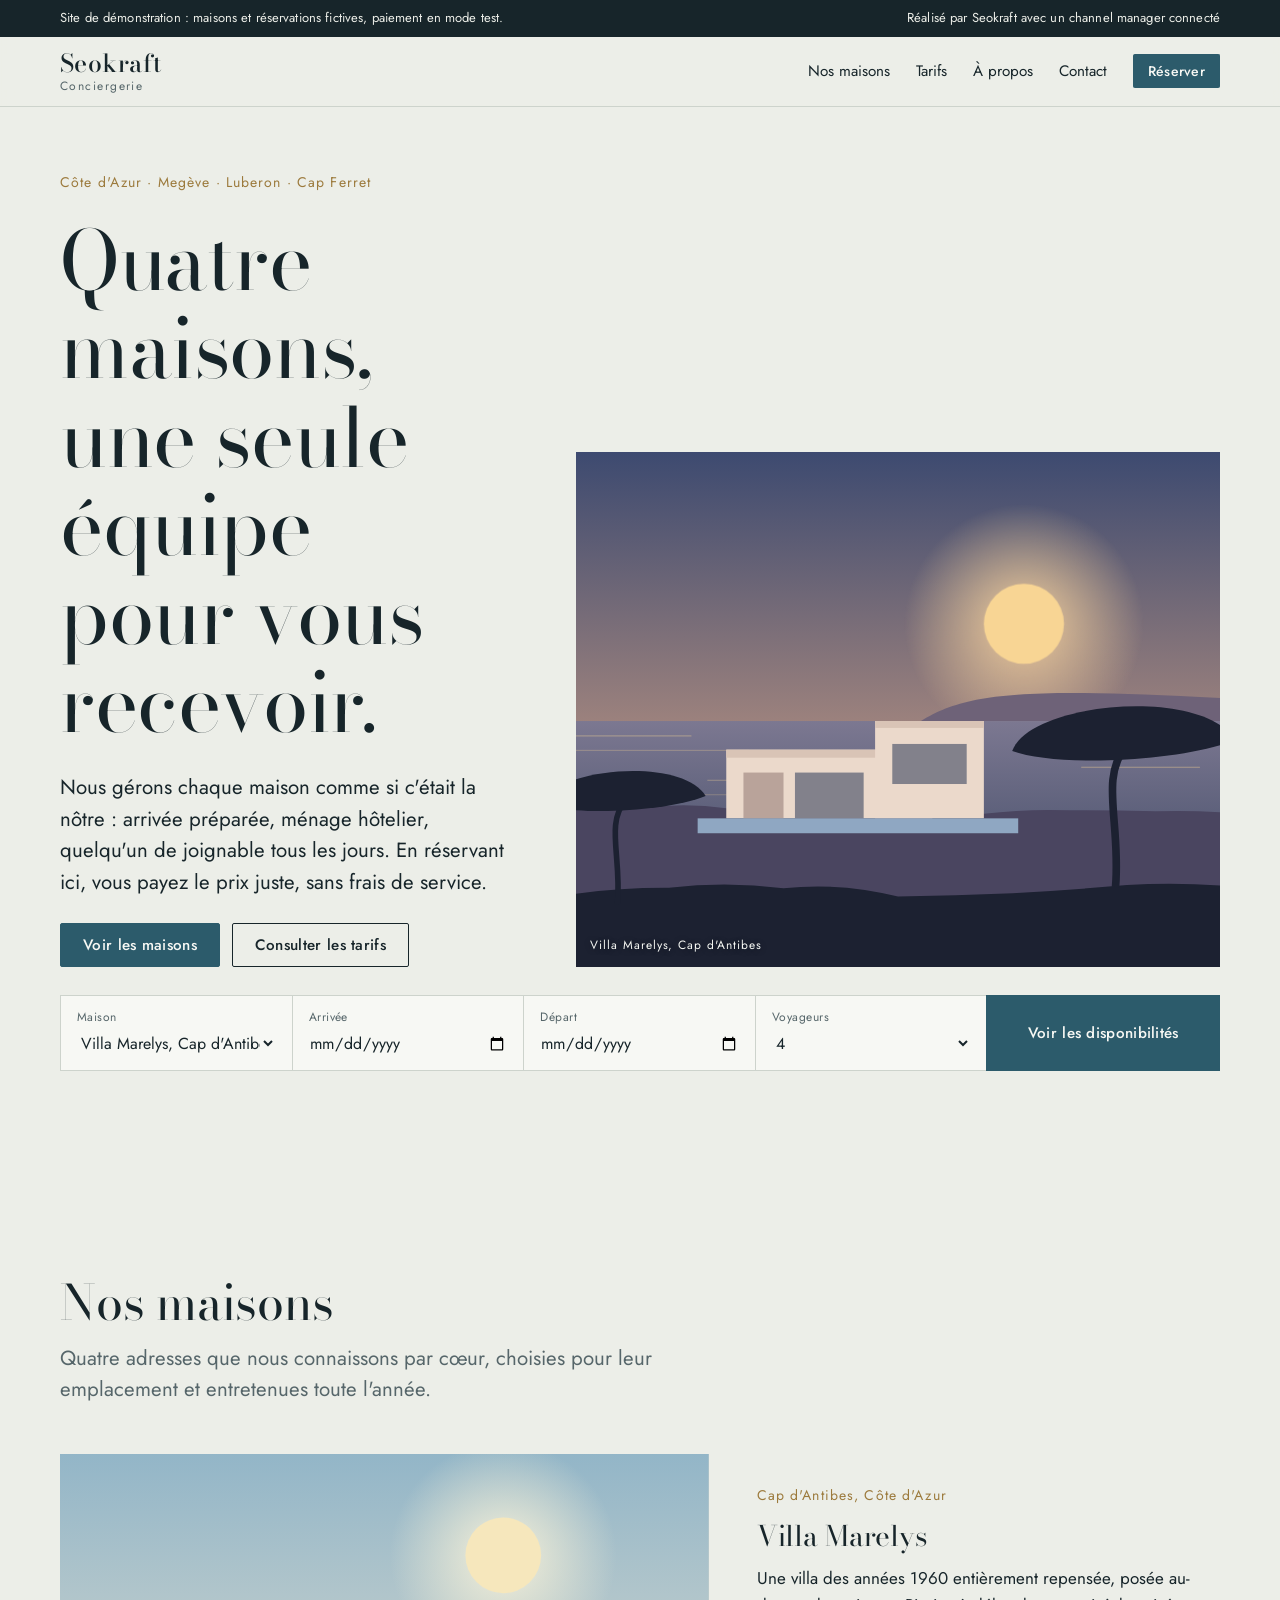
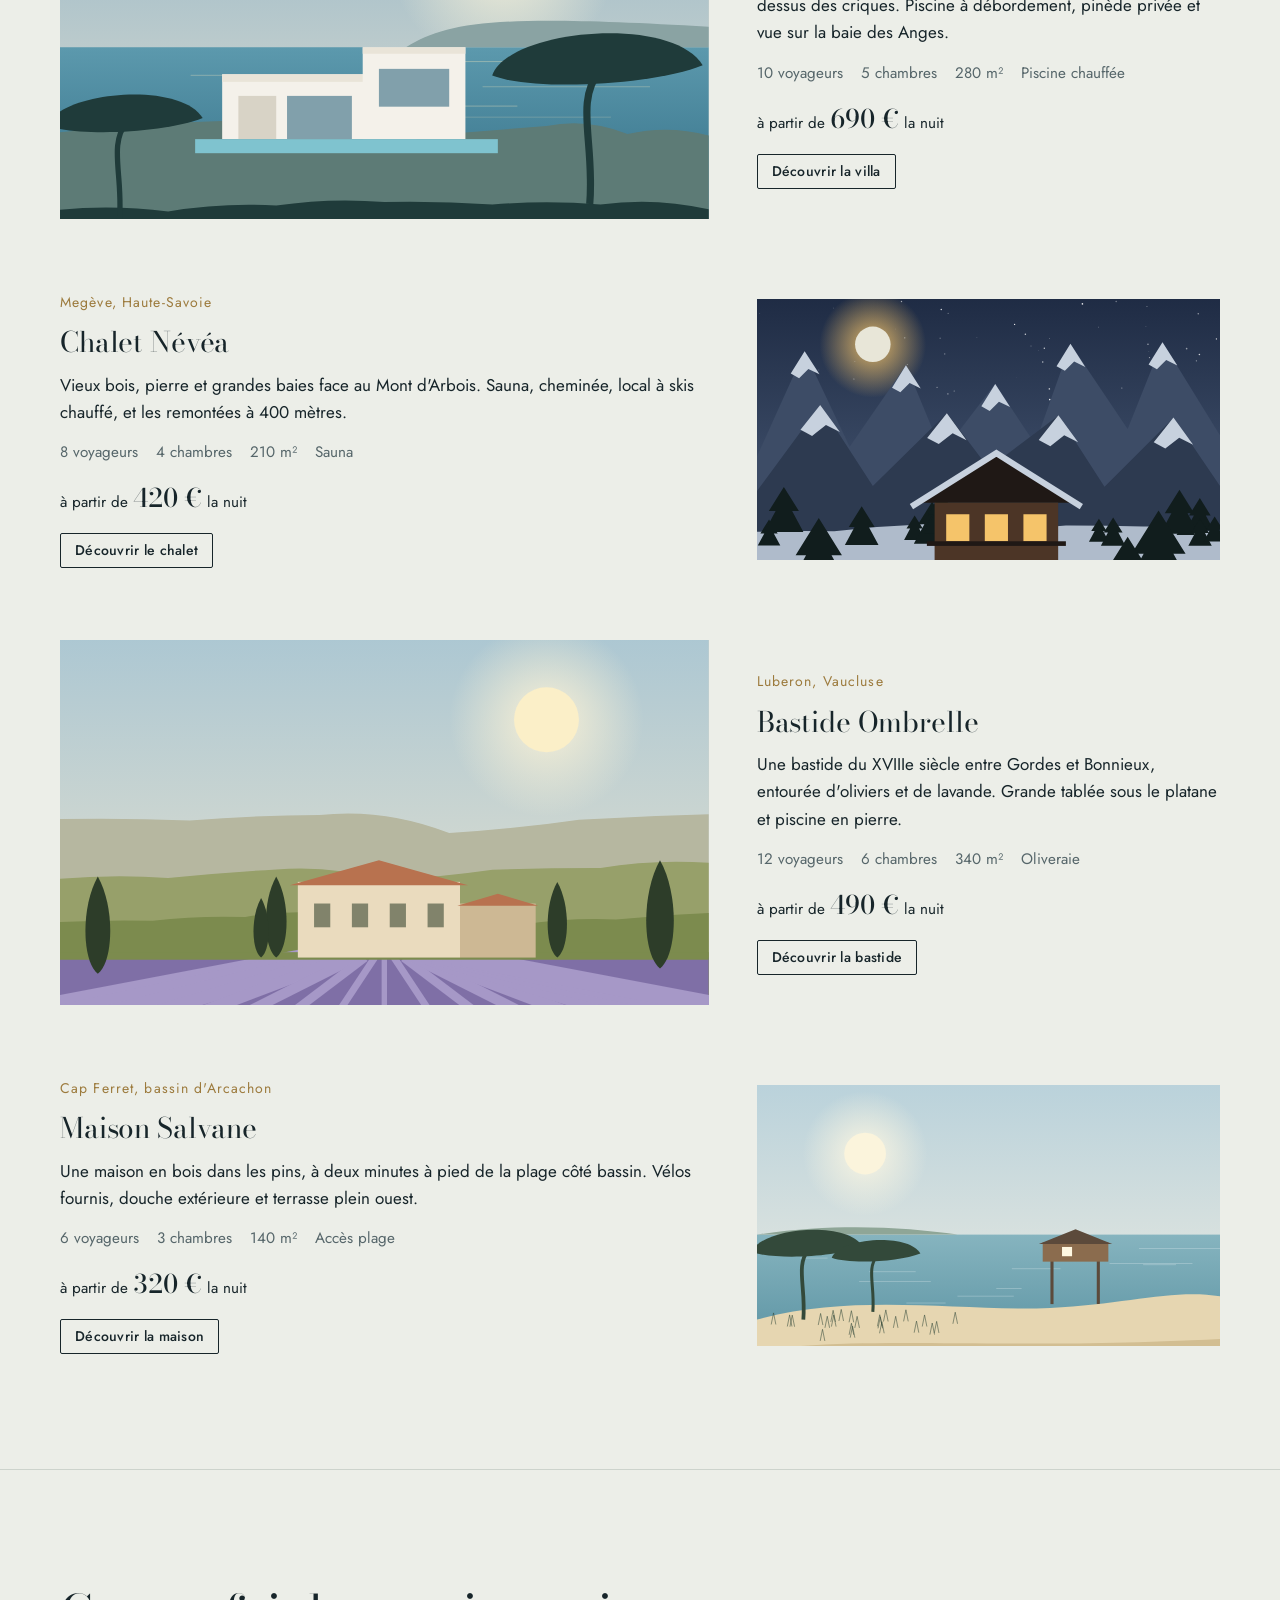
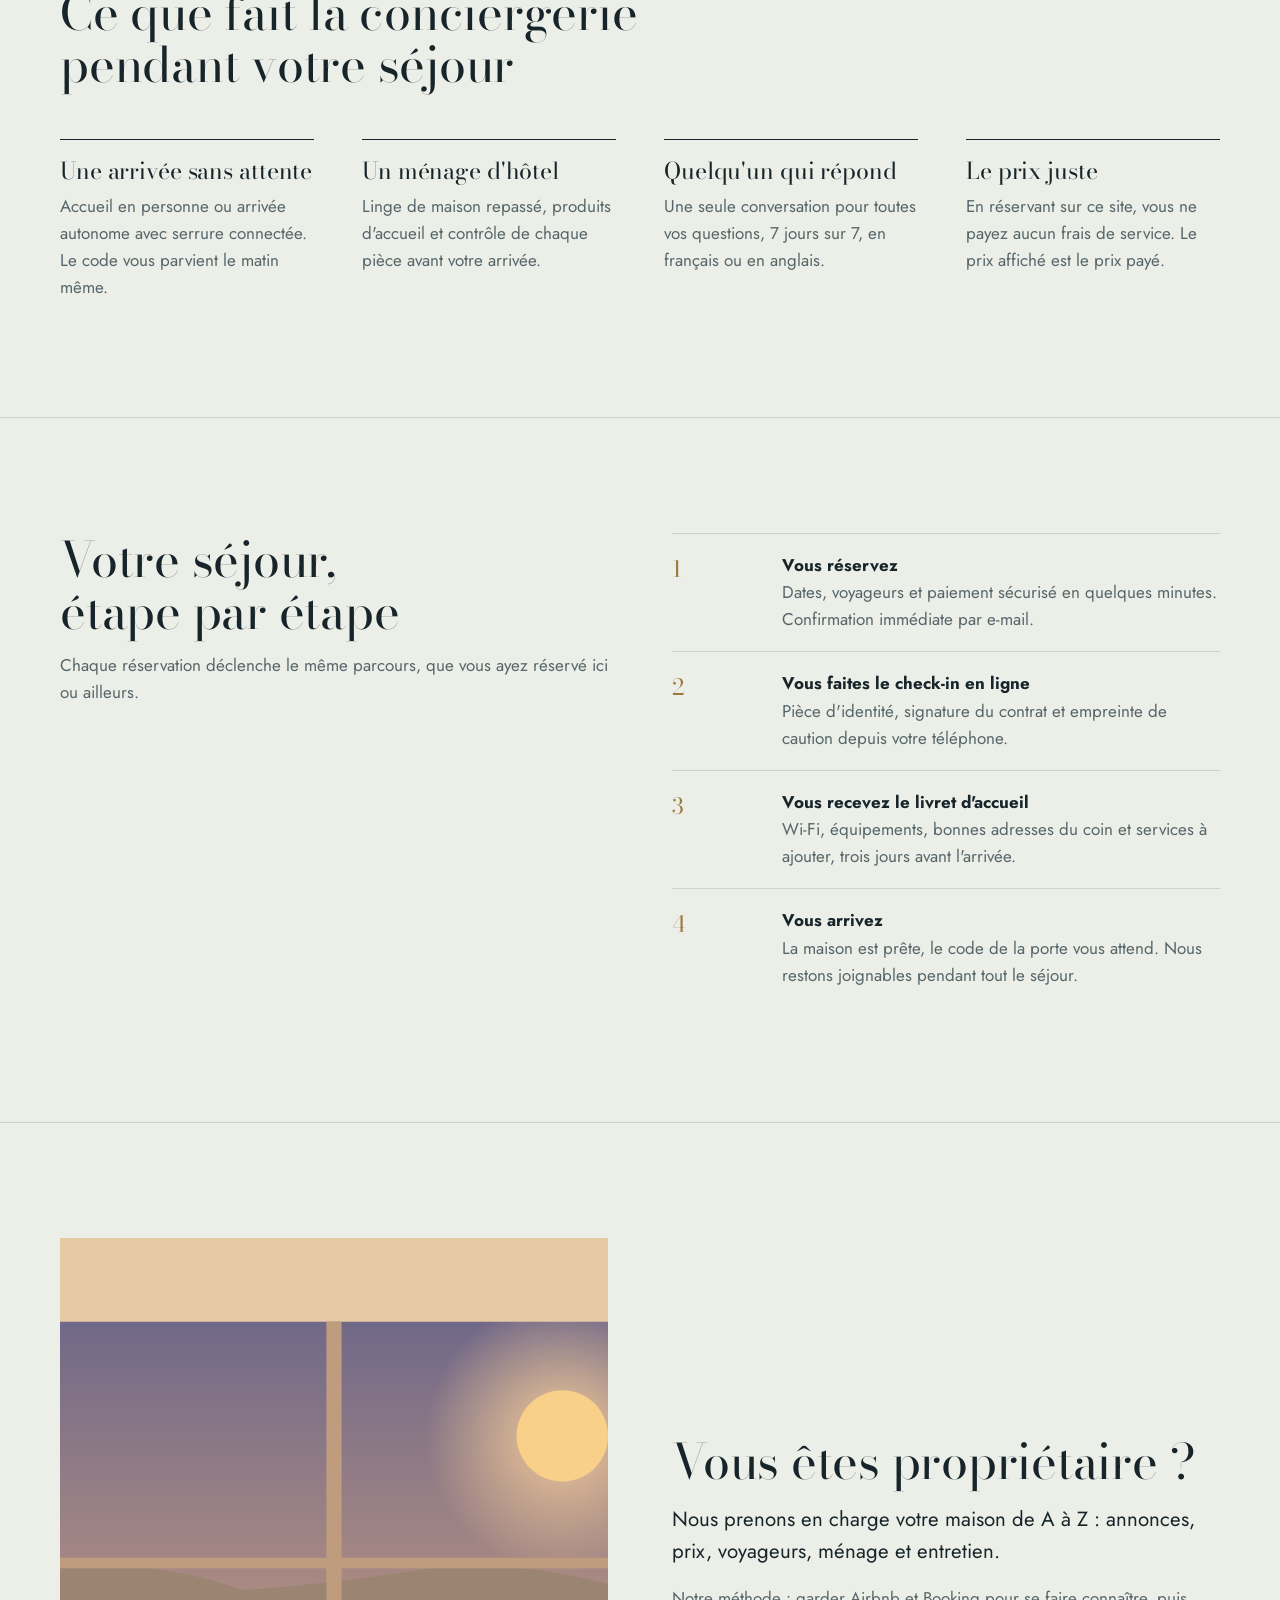
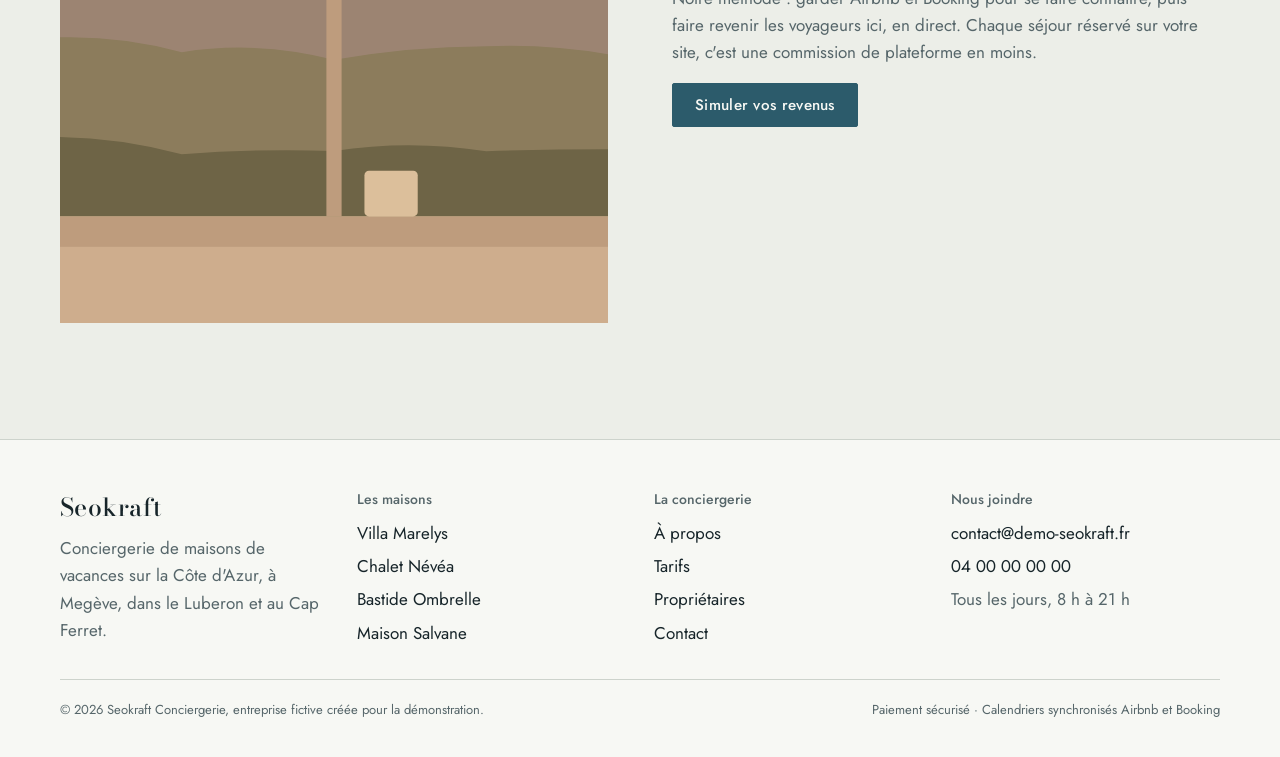
==== index.html @ acf3efc1 "Add files via upload" ====
<!doctype html>
<html lang="fr">
<head>
<meta charset="utf-8">
<meta name="viewport" content="width=device-width, initial-scale=1, viewport-fit=cover">
<title>Seokraft Conciergerie</title>
<meta name="description" content="Quatre maisons d'exception sur la Côte d'Azur, à Megève, dans le Luberon et au Cap Ferret, à réserver en direct sans frais de service.">
<meta name="robots" content="noindex, nofollow">
<meta property="og:title" content="Seokraft Conciergerie">
<meta property="og:description" content="Quatre maisons d'exception sur la Côte d'Azur, à Megève, dans le Luberon et au Cap Ferret, à réserver en direct sans frais de service.">
<meta property="og:type" content="website">
<link rel="icon" href="/favicon.svg" type="image/svg+xml">
<link rel="preconnect" href="https://fonts.googleapis.com"><link rel="preconnect" href="https://fonts.gstatic.com" crossorigin><link rel="stylesheet" href="https://fonts.googleapis.com/css2?family=Bodoni+Moda:ital,opsz,wght@0,6..96,400;0,6..96,500;1,6..96,400&family=Jost:wght@400;500&display=swap">
<link rel="stylesheet" href="/assets/site.css">
</head>
<body>
<div class="demo-band"><div class="wrap"><span>Site de démonstration : maisons et réservations fictives, paiement en mode test.</span><span>Réalisé par Seokraft avec un channel manager connecté</span></div></div>
<header class="site-head"><div class="wrap">
  <a class="brand" href="/" aria-label="Seokraft Conciergerie, accueil"><span class="brand-name">Seokraft</span><span class="brand-sub">Conciergerie</span></a>
  <button class="menu-toggle" type="button" aria-expanded="false" aria-controls="nav">Menu</button>
  <nav class="nav" id="nav" aria-label="Navigation principale"><a href="logements.html" data-nav-page="logements">Nos maisons</a><a href="tarifs.html" data-nav-page="tarifs">Tarifs</a><a href="a-propos.html" data-nav-page="a-propos">À propos</a><a href="contact.html" data-nav-page="contact">Contact</a><a class="btn small" href="logements.html">Réserver</a></nav>
</div></header>
<main id="main">
<section class="hero">
  <div class="wrap hero-grid">
    <div class="hero-copy">
      <p class="place">Côte d'Azur · Megève · Luberon · Cap Ferret</p>
      <h1>Quatre maisons, une seule équipe pour vous recevoir.</h1>
      <p class="lede">Nous gérons chaque maison comme si c'était la nôtre : arrivée préparée, ménage hôtelier, quelqu'un de joignable tous les jours. En réservant ici, vous payez le prix juste, sans frais de service.</p>
      <div class="hero-actions">
        <a class="btn" href="logements.html">Voir les maisons</a>
        <a class="btn ghost" href="tarifs.html">Consulter les tarifs</a>
      </div>
    </div>
    <div class="hero-plate">
      <div class="plate" data-plate="mer" data-time="soir" aria-label="Villa Marelys au coucher du soleil, au-dessus de la mer"><span class="tag">Villa Marelys, Cap d'Antibes</span></div>
    </div>
  </div>
  <div class="wrap">
    <form class="quick" id="quick" data-target="logements.html" aria-label="Vérifier les disponibilités">
      <label for="q-home">Maison<select id="q-home">
        <option value="marelys">Villa Marelys, Cap d'Antibes</option>
        <option value="nevea">Chalet Névéa, Megève</option>
        <option value="ombrelle">Bastide Ombrelle, Luberon</option>
        <option value="salvane">Maison Salvane, Cap Ferret</option>
      </select></label>
      <label for="q-arrive">Arrivée<input type="date" id="q-arrive"></label>
      <label for="q-depart">Départ<input type="date" id="q-depart"></label>
      <label for="q-guests">Voyageurs<select id="q-guests"><option>2</option><option selected>4</option><option>6</option><option>8</option><option>10</option><option>12</option></select></label>
      <button class="btn">Voir les disponibilités</button>
    </form>
  </div>
</section>

<section class="block">
  <div class="wrap">
    <div class="section-head">
      <h2>Nos maisons</h2>
      <p class="lede muted">Quatre adresses que nous connaissons par cœur, choisies pour leur emplacement et entretenues toute l'année.</p>
    </div>
    <div class="homes">
      <article class="home-row">
        <div class="plate-col"><div class="plate wide" data-plate="mer" data-time="jour" aria-label="Villa Marelys et sa piscine face à la mer"></div></div>
        <div class="home-info">
          <p class="place">Cap d'Antibes, Côte d'Azur</p>
          <h3>Villa Marelys</h3>
          <p>Une villa des années 1960 entièrement repensée, posée au-dessus des criques. Piscine à débordement, pinède privée et vue sur la baie des Anges.</p>
          <ul class="facts"><li>10 voyageurs</li><li>5 chambres</li><li>280 m²</li><li>Piscine chauffée</li></ul>
          <p class="from">à partir de <strong class="num">690 €</strong> la nuit</p>
          <p><a class="btn small ghost" href="logements.html#marelys">Découvrir la villa</a></p>
        </div>
      </article>
      <article class="home-row">
        <div class="plate-col"><div class="plate wide" data-plate="montagne" data-time="nuit" aria-label="Chalet Névéa la nuit, fenêtres éclairées dans la neige"></div></div>
        <div class="home-info">
          <p class="place">Megève, Haute-Savoie</p>
          <h3>Chalet Névéa</h3>
          <p>Vieux bois, pierre et grandes baies face au Mont d'Arbois. Sauna, cheminée, local à skis chauffé, et les remontées à 400 mètres.</p>
          <ul class="facts"><li>8 voyageurs</li><li>4 chambres</li><li>210 m²</li><li>Sauna</li></ul>
          <p class="from">à partir de <strong class="num">420 €</strong> la nuit</p>
          <p><a class="btn small ghost" href="logements.html#nevea">Découvrir le chalet</a></p>
        </div>
      </article>
      <article class="home-row">
        <div class="plate-col"><div class="plate wide" data-plate="provence" data-time="jour" aria-label="Bastide Ombrelle au milieu des lavandes et des cyprès"></div></div>
        <div class="home-info">
          <p class="place">Luberon, Vaucluse</p>
          <h3>Bastide Ombrelle</h3>
          <p>Une bastide du XVIIIe siècle entre Gordes et Bonnieux, entourée d'oliviers et de lavande. Grande tablée sous le platane et piscine en pierre.</p>
          <ul class="facts"><li>12 voyageurs</li><li>6 chambres</li><li>340 m²</li><li>Oliveraie</li></ul>
          <p class="from">à partir de <strong class="num">490 €</strong> la nuit</p>
          <p><a class="btn small ghost" href="logements.html#ombrelle">Découvrir la bastide</a></p>
        </div>
      </article>
      <article class="home-row">
        <div class="plate-col"><div class="plate wide" data-plate="bassin" data-time="jour" aria-label="Maison Salvane entre dune et bassin d'Arcachon"></div></div>
        <div class="home-info">
          <p class="place">Cap Ferret, bassin d'Arcachon</p>
          <h3>Maison Salvane</h3>
          <p>Une maison en bois dans les pins, à deux minutes à pied de la plage côté bassin. Vélos fournis, douche extérieure et terrasse plein ouest.</p>
          <ul class="facts"><li>6 voyageurs</li><li>3 chambres</li><li>140 m²</li><li>Accès plage</li></ul>
          <p class="from">à partir de <strong class="num">320 €</strong> la nuit</p>
          <p><a class="btn small ghost" href="logements.html#salvane">Découvrir la maison</a></p>
        </div>
      </article>
    </div>
  </div>
</section>

<section class="block">
  <div class="wrap">
    <div class="section-head">
      <h2>Ce que fait la conciergerie pendant votre séjour</h2>
    </div>
    <div class="pillars">
      <div class="pillar"><h3>Une arrivée sans attente</h3><p class="muted">Accueil en personne ou arrivée autonome avec serrure connectée. Le code vous parvient le matin même.</p></div>
      <div class="pillar"><h3>Un ménage d'hôtel</h3><p class="muted">Linge de maison repassé, produits d'accueil et contrôle de chaque pièce avant votre arrivée.</p></div>
      <div class="pillar"><h3>Quelqu'un qui répond</h3><p class="muted">Une seule conversation pour toutes vos questions, 7 jours sur 7, en français ou en anglais.</p></div>
      <div class="pillar"><h3>Le prix juste</h3><p class="muted">En réservant sur ce site, vous ne payez aucun frais de service. Le prix affiché est le prix payé.</p></div>
    </div>
  </div>
</section>

<section class="block">
  <div class="wrap split">
    <div class="section-head" style="margin-bottom:0">
      <h2>Votre séjour, étape par étape</h2>
      <p class="muted">Chaque réservation déclenche le même parcours, que vous ayez réservé ici ou ailleurs.</p>
    </div>
    <ol class="timeline">
      <li><span class="yr">1</span><div><strong>Vous réservez</strong><p class="muted">Dates, voyageurs et paiement sécurisé en quelques minutes. Confirmation immédiate par e-mail.</p></div></li>
      <li><span class="yr">2</span><div><strong>Vous faites le check-in en ligne</strong><p class="muted">Pièce d'identité, signature du contrat et empreinte de caution depuis votre téléphone.</p></div></li>
      <li><span class="yr">3</span><div><strong>Vous recevez le livret d'accueil</strong><p class="muted">Wi-Fi, équipements, bonnes adresses du coin et services à ajouter, trois jours avant l'arrivée.</p></div></li>
      <li><span class="yr">4</span><div><strong>Vous arrivez</strong><p class="muted">La maison est prête, le code de la porte vous attend. Nous restons joignables pendant tout le séjour.</p></div></li>
    </ol>
  </div>
</section>

<section class="block">
  <div class="wrap split">
    <div class="plate tall" data-plate="provence" data-time="soir" data-view="fenetre" aria-label="Vue sur les collines du Luberon depuis une fenêtre de la bastide"></div>
    <div class="prose" style="align-content:center">
      <h2>Vous êtes propriétaire&nbsp;?</h2>
      <p class="lede">Nous prenons en charge votre maison de A à Z : annonces, prix, voyageurs, ménage et entretien.</p>
      <p class="muted">Notre méthode : garder Airbnb et Booking pour se faire connaître, puis faire revenir les voyageurs ici, en direct. Chaque séjour réservé sur votre site, c'est une commission de plateforme en moins.</p>
      <p><a class="btn" href="tarifs.html#proprietaires">Simuler vos revenus</a></p>
    </div>
  </div>
</section>

</main>
<footer class="site-foot"><div class="wrap">
  <div class="foot-cols">
    <div><p class="brand-name">Seokraft</p><p class="muted" style="max-width:32ch;margin-top:8px">Conciergerie de maisons de vacances sur la Côte d'Azur, à Megève, dans le Luberon et au Cap Ferret.</p></div>
    <div><h4>Les maisons</h4><ul><li><a href="logements.html#marelys">Villa Marelys</a></li><li><a href="logements.html#nevea">Chalet Névéa</a></li><li><a href="logements.html#ombrelle">Bastide Ombrelle</a></li><li><a href="logements.html#salvane">Maison Salvane</a></li></ul></div>
    <div><h4>La conciergerie</h4><ul><li><a href="a-propos.html">À propos</a></li><li><a href="tarifs.html">Tarifs</a></li><li><a href="tarifs.html#proprietaires">Propriétaires</a></li><li><a href="contact.html">Contact</a></li></ul></div>
    <div><h4>Nous joindre</h4><ul><li>contact@demo-seokraft.fr</li><li class="num">04 00 00 00 00</li><li class="muted">Tous les jours, 8 h à 21 h</li></ul></div>
  </div>
  <div class="foot-legal"><span>© <span data-year>2026</span> Seokraft Conciergerie, entreprise fictive créée pour la démonstration.</span><span>Paiement sécurisé · Calendriers synchronisés Airbnb et Booking</span></div>
</div></footer>
<script src="/assets/plates.js"></script>
<script src="/assets/site.js"></script>
</body>
</html>
---- assets/site.css ----
/* Seokraft Conciergerie — maisons de caractère, réservation en direct.
   Layout: colonne éditoriale alignée à gauche, planches illustrées façon affiche de voyage, marge de 16px minimum. */
:root {
  --ground: #ECEEE8;      /* calcaire */
  --surface: #F7F8F4;
  --ink: #17252A;         /* pétrole profond */
  --muted: #56666A;
  --line: #CDD3CC;
  --accent: #2C5B6B;      /* bleu des volets */
  --accent-ink: #F7F8F4;
  --brass: #9C7A3C;       /* laiton */
  --ok: #2F6B4A;
  --display: "Bodoni Moda", "Didot", "Bodoni 72", Georgia, serif;
  --body: "Jost", "Futura", "Avenir Next", "Segoe UI", sans-serif;
  --measure: 64ch;
  --radius: 2px;
}
@media (prefers-color-scheme: dark) {
  :root:not([data-theme="light"]) {
    --ground: #111A1D; --surface: #172428; --ink: #E5E9E3; --muted: #9AA8A8;
    --line: #2B3B40; --accent: #86B6C4; --accent-ink: #0F181B; --brass: #CDAE6C; --ok: #7CC29B;
    color-scheme: dark;
  }
}
:root[data-theme="dark"] {
  --ground: #111A1D; --surface: #172428; --ink: #E5E9E3; --muted: #9AA8A8;
  --line: #2B3B40; --accent: #86B6C4; --accent-ink: #0F181B; --brass: #CDAE6C; --ok: #7CC29B;
  color-scheme: dark;
}

*, *::before, *::after { box-sizing: border-box; }
html { -webkit-text-size-adjust: 100%; }
body {
  margin: 0;
  background: var(--ground);
  color: var(--ink);
  font-family: var(--body);
  font-size: 1.0625rem;
  line-height: 1.6;
  font-weight: 400;
}
img { max-width: 100%; display: block; }
a { color: inherit; }
:focus-visible { outline: 2px solid var(--accent); outline-offset: 3px; }

.wrap {
  width: 100%;
  max-width: 1240px;
  margin-inline: auto;
  padding-left: max(16px, env(safe-area-inset-left, 0px));
  padding-right: max(16px, env(safe-area-inset-right, 0px));
}
@media (min-width: 720px) {
  .wrap { padding-left: max(40px, env(safe-area-inset-left, 0px)); padding-right: max(40px, env(safe-area-inset-right, 0px)); }
}

/* Bandeau démo */
.demo-band {
  background: var(--ink);
  color: var(--ground);
  font-size: 0.8125rem;
  letter-spacing: 0.01em;
}
.demo-band .wrap { padding-block: 8px; display: flex; gap: 12px; flex-wrap: wrap; justify-content: space-between; }
.demo-band a { color: inherit; }

/* En-tête */
body::before { content: ""; position: fixed; inset: 0 0 auto; height: env(safe-area-inset-top, 0px); z-index: 10; background: var(--ground); }
.site-head {
  position: sticky; top: env(safe-area-inset-top, 0px); z-index: 9;
  background: color-mix(in srgb, var(--ground) 92%, transparent);
  backdrop-filter: blur(8px);
  border-bottom: 1px solid var(--line);
}
.site-head .wrap { display: flex; align-items: center; justify-content: space-between; gap: 20px; padding-block: 14px; }
.brand { display: flex; flex-direction: column; text-decoration: none; line-height: 1; gap: 4px; }
.brand-name { font-family: var(--display); font-size: 1.55rem; font-weight: 500; letter-spacing: 0.02em; }
.brand-sub { font-size: 0.75rem; color: var(--muted); letter-spacing: 0.12em; }
.nav { display: flex; gap: 26px; align-items: center; }
.nav a { text-decoration: none; font-size: 0.95rem; padding-block: 4px; border-bottom: 1px solid transparent; }
.nav a:hover { border-bottom-color: var(--line); }
.nav a[aria-current="page"] { border-bottom-color: var(--brass); }
.nav .btn { border-bottom: 0; }
.menu-toggle { display: none; background: none; border: 1px solid var(--line); color: var(--ink); font: inherit; padding: 6px 12px; border-radius: var(--radius); cursor: pointer; }
@media (max-width: 860px) {
  .menu-toggle { display: inline-block; }
  .nav { display: none; position: absolute; left: 0; right: 0; top: 100%; flex-direction: column; align-items: flex-start; gap: 4px;
         background: var(--ground); border-bottom: 1px solid var(--line);
         padding: 12px max(16px, env(safe-area-inset-right, 0px)) 20px max(16px, env(safe-area-inset-left, 0px)); }
  .nav.open { display: flex; }
  .nav a { font-size: 1.1rem; padding-block: 8px; }
}

/* Boutons */
.btn {
  display: inline-flex; align-items: center; justify-content: center; gap: 8px;
  background: var(--accent); color: var(--accent-ink);
  border: 1px solid var(--accent); border-radius: var(--radius);
  padding: 12px 22px; font: 500 0.95rem/1.2 var(--body); letter-spacing: 0.02em;
  text-decoration: none; cursor: pointer; transition: background .2s, color .2s;
}
.btn:hover { background: transparent; color: var(--accent); }
.btn.ghost { background: transparent; color: var(--ink); border-color: var(--ink); }
.btn.ghost:hover { background: var(--ink); color: var(--ground); }
.btn[disabled] { opacity: .45; cursor: not-allowed; }
.btn.small { padding: 8px 14px; font-size: 0.875rem; }

/* Typo */
h1, h2, h3 { font-family: var(--display); font-weight: 400; line-height: 1.08; margin: 0; text-wrap: balance; letter-spacing: -0.005em; }
h1 { font-size: clamp(2.6rem, 6.4vw, 5.4rem); }
h2 { font-size: clamp(2rem, 3.8vw, 3.1rem); }
h3 { font-size: clamp(1.45rem, 2.2vw, 1.85rem); }
p { margin: 0; }
.lede { font-size: clamp(1.1rem, 1.6vw, 1.3rem); line-height: 1.55; max-width: 52ch; color: var(--ink); }
.prose { max-width: var(--measure); display: grid; gap: 1em; }
.muted { color: var(--muted); }
.place { font-size: 0.875rem; letter-spacing: 0.08em; color: var(--brass); }
.num { font-variant-numeric: tabular-nums; }

section.block { padding-block: clamp(56px, 9vw, 120px); }
.block + .block { border-top: 1px solid var(--line); }
.section-head { display: grid; gap: 14px; align-content: start; margin-bottom: clamp(28px, 4vw, 48px); max-width: 760px; }

/* Planches illustrées */
.plate { position: relative; overflow: hidden; background: var(--line); aspect-ratio: 4 / 3; max-width: 100%; }
.plate svg { position: absolute; inset: 0; width: 100%; height: 100%; display: block; }
.plate.tall { aspect-ratio: 4 / 5; }
.plate.wide { aspect-ratio: 16 / 9; }
.plate.pano { aspect-ratio: 21 / 9; }
.plate figcaption, .plate .tag {
  position: absolute; left: 14px; bottom: 12px; z-index: 2;
  font-size: 0.75rem; letter-spacing: 0.08em; color: #F7F8F4; text-shadow: 0 1px 6px rgba(10,20,25,.45);
}

/* Héros d'accueil */
.hero { padding-block: clamp(28px, 5vw, 64px) clamp(48px, 7vw, 96px); }
.hero-grid { display: grid; grid-template-columns: minmax(0, 1fr); gap: 32px; align-items: end; }
@media (min-width: 960px) { .hero-grid { grid-template-columns: minmax(0, 5fr) minmax(0, 7fr); gap: 56px; } }
.hero-copy { display: grid; gap: 24px; min-width: 0; }
.hero-copy h1 em { font-style: italic; }
.hero-actions { display: flex; gap: 12px; flex-wrap: wrap; }
.hero-plate { min-width: 0; }
.hero-plate .plate { aspect-ratio: 5 / 4; }

/* Barre de recherche rapide */
.quick {
  margin-top: 28px; background: var(--surface); border: 1px solid var(--line);
  display: grid; grid-template-columns: repeat(auto-fit, minmax(150px, 1fr)); gap: 0;
}
.quick label { display: grid; gap: 2px; padding: 12px 16px; border-right: 1px solid var(--line); font-size: 0.75rem; color: var(--muted); letter-spacing: 0.04em; min-width: 0; }
.quick label:last-of-type { border-right: 0; }
.quick select, .quick input { font: 1rem var(--body); color: var(--ink); background: transparent; border: 0; padding: 2px 0; width: 100%; min-width: 0; }
.quick .btn { border-radius: 0; margin: -1px; }

/* Liste de maisons */
.homes { display: grid; gap: clamp(40px, 6vw, 72px); }
.home-row { display: grid; grid-template-columns: minmax(0, 1fr); gap: 24px; align-items: center; }
@media (min-width: 860px) {
  .home-row { grid-template-columns: minmax(0, 7fr) minmax(0, 5fr); gap: 48px; }
  .home-row:nth-child(even) .plate-col { order: 2; }
}
.home-info { display: grid; gap: 14px; min-width: 0; }
.facts { display: flex; flex-wrap: wrap; gap: 6px 18px; font-size: 0.95rem; color: var(--muted); list-style: none; padding: 0; margin: 0; }
.from { font-size: 0.95rem; }
.from strong { font-family: var(--display); font-size: 1.6rem; font-weight: 500; color: var(--ink); }

/* Bandeau argument */
.pillars { display: grid; grid-template-columns: repeat(auto-fit, minmax(230px, 1fr)); gap: 36px 48px; }
.pillar { display: grid; gap: 10px; align-content: start; border-top: 1px solid var(--ink); padding-top: 18px; }
.pillar h3 { font-size: 1.45rem; }

.quote { font-family: var(--display); font-style: italic; font-size: clamp(1.5rem, 2.8vw, 2.3rem); line-height: 1.3; max-width: 30ch; }
.quote-by { margin-top: 14px; font-size: 0.95rem; color: var(--muted); }

.split { display: grid; grid-template-columns: minmax(0, 1fr); gap: 36px; }
@media (min-width: 900px) { .split { grid-template-columns: minmax(0, 1fr) minmax(0, 1fr); gap: 64px; } }

/* Fiche maison détaillée */
.home-detail { padding-block: clamp(48px, 7vw, 96px); border-top: 1px solid var(--line); scroll-margin-top: 90px; }
.home-detail:first-of-type { border-top: 0; }
.detail-head { display: grid; gap: 10px; margin-bottom: 28px; }
.gallery { display: grid; grid-template-columns: minmax(0, 2fr) minmax(0, 1fr); gap: 10px; }
.gallery .plate:first-child { grid-row: span 2; aspect-ratio: auto; min-height: 100%; }
.gallery .plate { aspect-ratio: 4 / 3; }
@media (max-width: 640px) {
  .gallery { grid-template-columns: minmax(0, 1fr) minmax(0, 1fr); }
  .gallery .plate:first-child { grid-column: span 2; grid-row: auto; aspect-ratio: 4 / 3; }
}
.detail-body { display: grid; grid-template-columns: minmax(0, 1fr); gap: 40px; margin-top: 36px; }
@media (min-width: 960px) { .detail-body { grid-template-columns: minmax(0, 7fr) minmax(0, 5fr); gap: 56px; align-items: start; } }
.amen { columns: 2 220px; column-gap: 32px; padding: 0; margin: 0; list-style: none; }
.amen li { break-inside: avoid; padding: 7px 0; border-bottom: 1px solid var(--line); font-size: 0.975rem; }
.specs { display: grid; grid-template-columns: repeat(auto-fit, minmax(120px, 1fr)); gap: 0; border: 1px solid var(--line); margin-block: 4px 8px; }
.specs div { padding: 12px 14px; border-right: 1px solid var(--line); display: grid; gap: 2px; }
.specs div:last-child { border-right: 0; }
.specs dt { font-size: 0.75rem; color: var(--muted); letter-spacing: 0.04em; }
.specs dd { margin: 0; font-family: var(--display); font-size: 1.35rem; }

/* Module de réservation */
.booker { background: var(--surface); border: 1px solid var(--line); padding: 24px; display: grid; gap: 16px; position: sticky; top: 96px; }
.booker-head { display: flex; justify-content: space-between; align-items: baseline; gap: 12px; flex-wrap: wrap; }
.booker-head strong { font-family: var(--display); font-size: 1.9rem; font-weight: 500; }
.fields { display: grid; grid-template-columns: minmax(0, 1fr) minmax(0, 1fr); gap: 10px; }
.field { display: grid; gap: 4px; font-size: 0.8125rem; color: var(--muted); min-width: 0; }
.field.full { grid-column: 1 / -1; }
.field input, .field select, .field textarea {
  font: 1rem var(--body); color: var(--ink); background: var(--ground);
  border: 1px solid var(--line); border-radius: var(--radius); padding: 10px 12px; width: 100%; min-width: 0;
}
.field textarea { min-height: 140px; resize: vertical; }
.field input:focus, .field select:focus, .field textarea:focus { outline: 2px solid var(--accent); outline-offset: 0; border-color: var(--accent); }
.breakdown { display: grid; gap: 6px; font-size: 0.95rem; }
.breakdown .row { display: flex; justify-content: space-between; gap: 12px; }
.breakdown .total { border-top: 1px solid var(--ink); padding-top: 10px; margin-top: 4px; font-weight: 500; font-size: 1.05rem; }
.note { font-size: 0.8125rem; color: var(--muted); }
.msg { font-size: 0.875rem; padding: 10px 12px; border-left: 2px solid var(--brass); background: var(--ground); }
.msg.ok { border-left-color: var(--ok); }

/* Calendrier de disponibilités */
.cal { display: grid; gap: 8px; }
.cal-head { display: flex; justify-content: space-between; align-items: center; gap: 8px; }
.cal-head button { background: none; border: 1px solid var(--line); color: var(--ink); width: 34px; height: 34px; border-radius: var(--radius); cursor: pointer; font: inherit; }
.cal-month { font-family: var(--display); font-size: 1.15rem; text-transform: capitalize; }
.cal-grid { display: grid; grid-template-columns: repeat(7, minmax(0, 1fr)); gap: 2px; font-size: 0.8125rem; text-align: center; }
.cal-grid .dow { color: var(--muted); padding: 4px 0; font-size: 0.75rem; }
.cal-grid button {
  aspect-ratio: 1; border: 0; background: transparent; color: var(--ink); font: inherit; cursor: pointer; border-radius: var(--radius);
  font-variant-numeric: tabular-nums; padding: 0;
}
.cal-grid button:hover:not([disabled]) { background: var(--ground); outline: 1px solid var(--line); }
.cal-grid button[disabled] { color: var(--muted); opacity: .4; cursor: default; }
.cal-grid button.booked { text-decoration: line-through; opacity: .45; cursor: not-allowed; }
.cal-grid button.in-range { background: color-mix(in srgb, var(--accent) 18%, transparent); }
.cal-grid button.edge { background: var(--accent); color: var(--accent-ink); }
.cal-legend { display: flex; gap: 14px; font-size: 0.75rem; color: var(--muted); flex-wrap: wrap; }

/* Étapes de la démo de paiement */
.dialog-back { position: fixed; inset: 0; background: rgba(12, 20, 23, .55); z-index: 30; display: grid; place-items: center; padding: 16px; }
.dialog {
  background: var(--surface); color: var(--ink); width: min(560px, 100%); max-height: 92vh; overflow: auto;
  padding: 28px; display: grid; gap: 18px; border: 1px solid var(--line);
}
.dialog h3 { font-size: 1.8rem; }
.steps { display: flex; gap: 8px; font-size: 0.8125rem; color: var(--muted); list-style: none; padding: 0; margin: 0; flex-wrap: wrap; }
.steps li { padding-bottom: 4px; border-bottom: 2px solid var(--line); }
.steps li.on { color: var(--ink); border-bottom-color: var(--accent); }
.card-test { font-size: 0.8125rem; background: var(--ground); padding: 10px 12px; border: 1px dashed var(--line); }
.row-actions { display: flex; gap: 10px; flex-wrap: wrap; justify-content: flex-end; }

/* Tableaux de tarifs */
.table-wrap { overflow-x: auto; border: 1px solid var(--line); background: var(--surface); }
table { border-collapse: collapse; width: 100%; min-width: 640px; font-variant-numeric: tabular-nums; }
th, td { text-align: left; padding: 14px 16px; border-bottom: 1px solid var(--line); vertical-align: top; }
thead th { font-weight: 500; font-size: 0.8125rem; color: var(--muted); letter-spacing: 0.03em; background: var(--ground); }
tbody th { font-family: var(--display); font-weight: 400; font-size: 1.2rem; }
td.price { font-size: 1.05rem; }
tbody tr:last-child th, tbody tr:last-child td { border-bottom: 0; }
.seasons { display: grid; grid-template-columns: repeat(auto-fit, minmax(220px, 1fr)); gap: 24px; }
.season { display: grid; gap: 6px; border-top: 1px solid var(--ink); padding-top: 14px; }
.season h3 { font-size: 1.35rem; }

/* Comparateur direct vs plateformes */
.compare { display: grid; grid-template-columns: minmax(0, 1fr); gap: 32px; }
@media (min-width: 960px) { .compare { grid-template-columns: minmax(0, 4fr) minmax(0, 6fr); gap: 56px; } }
.bars { display: grid; gap: 18px; }
.bar { display: grid; gap: 6px; }
.bar-top { display: flex; justify-content: space-between; gap: 12px; font-size: 0.95rem; }
.bar-top strong { font-variant-numeric: tabular-nums; }
.bar-track { height: 14px; background: var(--ground); border: 1px solid var(--line); position: relative; }
.bar-fill { position: absolute; inset: 0 auto 0 0; background: var(--muted); transition: width .4s ease; }
.bar.direct .bar-fill { background: var(--accent); }
.saving { font-family: var(--display); font-size: clamp(1.8rem, 3.2vw, 2.6rem); line-height: 1.15; }

/* FAQ */
.faq { display: grid; max-width: 820px; }
.faq details { border-top: 1px solid var(--line); padding-block: 16px; }
.faq details:last-child { border-bottom: 1px solid var(--line); }
.faq summary { cursor: pointer; font-family: var(--display); font-size: 1.3rem; list-style: none; display: flex; justify-content: space-between; gap: 16px; }
.faq summary::-webkit-details-marker { display: none; }
.faq summary::after { content: "+"; font-family: var(--body); color: var(--brass); }
.faq details[open] summary::after { content: "–"; }
.faq details p { margin-top: 10px; max-width: var(--measure); color: var(--muted); }

/* Équipe / à propos */
.team { display: grid; grid-template-columns: repeat(auto-fit, minmax(220px, 1fr)); gap: 32px; }
.member { display: grid; gap: 8px; }
.monogram {
  width: 72px; height: 72px; border-radius: 50%; display: grid; place-items: center;
  border: 1px solid var(--brass); color: var(--brass); font-family: var(--display); font-size: 1.6rem;
}
.timeline { display: grid; gap: 0; max-width: 820px; list-style: none; padding: 0; margin: 0; }
.timeline li { display: grid; grid-template-columns: 90px minmax(0, 1fr); gap: 20px; padding-block: 18px; border-top: 1px solid var(--line); }
.timeline .yr { font-family: var(--display); font-size: 1.4rem; color: var(--brass); }
.figures { display: grid; grid-template-columns: repeat(auto-fit, minmax(160px, 1fr)); gap: 24px; }
.figure strong { display: block; font-family: var(--display); font-size: clamp(2.2rem, 4vw, 3.2rem); font-weight: 400; line-height: 1; }
.figure span { color: var(--muted); font-size: 0.95rem; }

/* Contact */
.contact-grid { display: grid; grid-template-columns: minmax(0, 1fr); gap: 48px; }
@media (min-width: 900px) { .contact-grid { grid-template-columns: minmax(0, 5fr) minmax(0, 7fr); gap: 64px; } }
.coords { display: grid; gap: 22px; }
.coords div { display: grid; gap: 2px; }
.coords dt { font-size: 0.8125rem; color: var(--muted); }
.coords dd { margin: 0; font-size: 1.1rem; }
.form { display: grid; gap: 14px; background: var(--surface); border: 1px solid var(--line); padding: clamp(20px, 3vw, 32px); }
.check { display: flex; gap: 10px; align-items: flex-start; font-size: 0.875rem; color: var(--muted); }
.check input { margin-top: 4px; accent-color: var(--accent); }
.err { color: #A33B2B; font-size: 0.8125rem; }
:root[data-theme="dark"] .err { color: #E59A8C; }
@media (prefers-color-scheme: dark) { :root:not([data-theme="light"]) .err { color: #E59A8C; } }

/* En-tête de page interne */
.page-head { padding-block: clamp(40px, 7vw, 88px) clamp(28px, 4vw, 48px); display: grid; gap: 18px; }
.anchors { display: flex; flex-wrap: wrap; gap: 8px 20px; font-size: 0.95rem; }
.anchors a { text-decoration: none; border-bottom: 1px solid var(--line); }
.anchors a:hover { border-bottom-color: var(--brass); }

/* Pied de page */
.site-foot { border-top: 1px solid var(--line); background: var(--surface); }
.site-foot .wrap { padding-block: 48px 36px; display: grid; gap: 32px; }
.foot-cols { display: grid; grid-template-columns: repeat(auto-fit, minmax(180px, 1fr)); gap: 28px; }
.foot-cols h4 { margin: 0 0 10px; font-weight: 500; font-size: 0.875rem; color: var(--muted); }
.foot-cols ul { list-style: none; padding: 0; margin: 0; display: grid; gap: 6px; }
.foot-cols a { text-decoration: none; }
.foot-cols a:hover { text-decoration: underline; }
.foot-legal { font-size: 0.8125rem; color: var(--muted); display: flex; flex-wrap: wrap; gap: 8px 24px; justify-content: space-between; border-top: 1px solid var(--line); padding-top: 20px; }

/* Arrivée du héros : un seul moment orchestré */
@media (prefers-reduced-motion: no-preference) {
  .hero-plate .plate svg .sun { animation: rise 2.4s cubic-bezier(.2,.7,.2,1) both; }
  @keyframes rise { from { transform: translateY(40px); } to { transform: none; } }
}
@media (prefers-reduced-motion: reduce) { * { transition: none !important; animation: none !important; } }

input[type="range"] { accent-color: var(--accent); width: 100%; }
@media (max-width: 720px) { .demo-band .wrap span:last-child { display: none; } }
@media (max-width: 959px) { .booker { position: static; } }
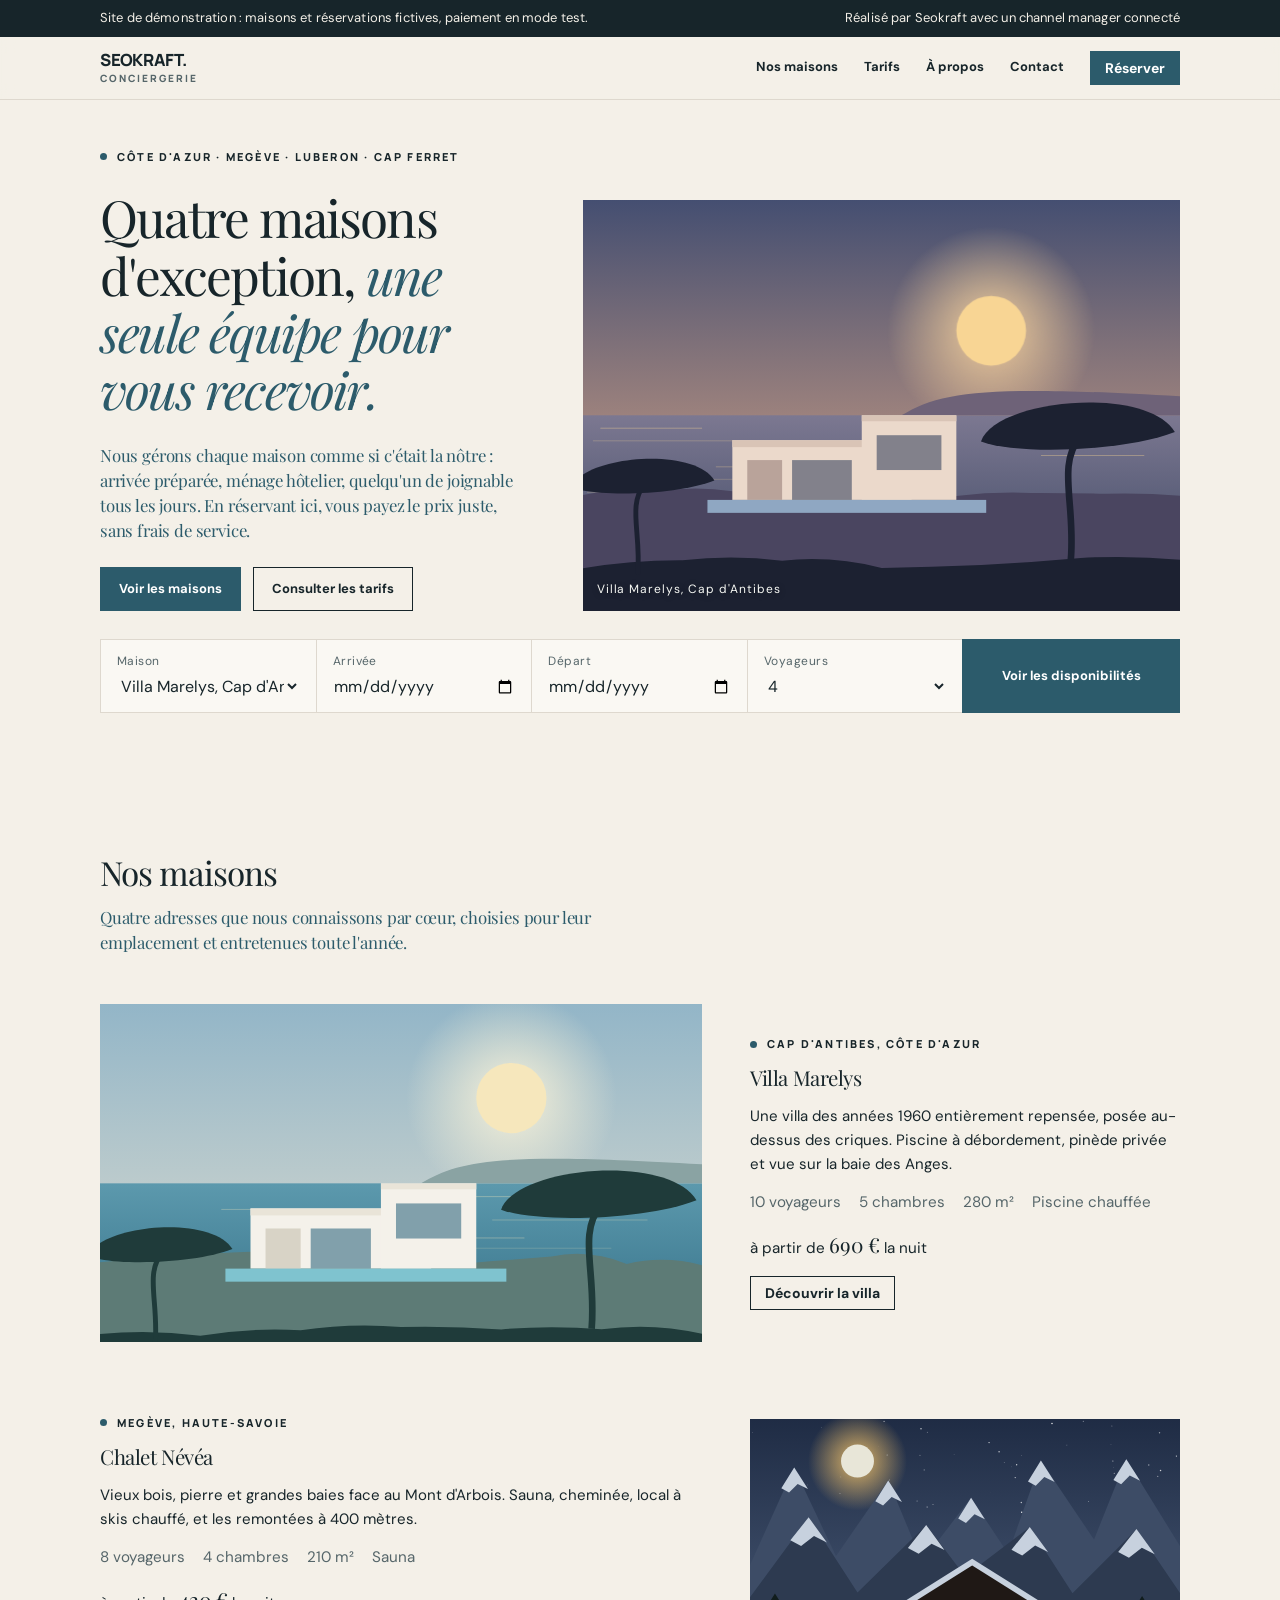
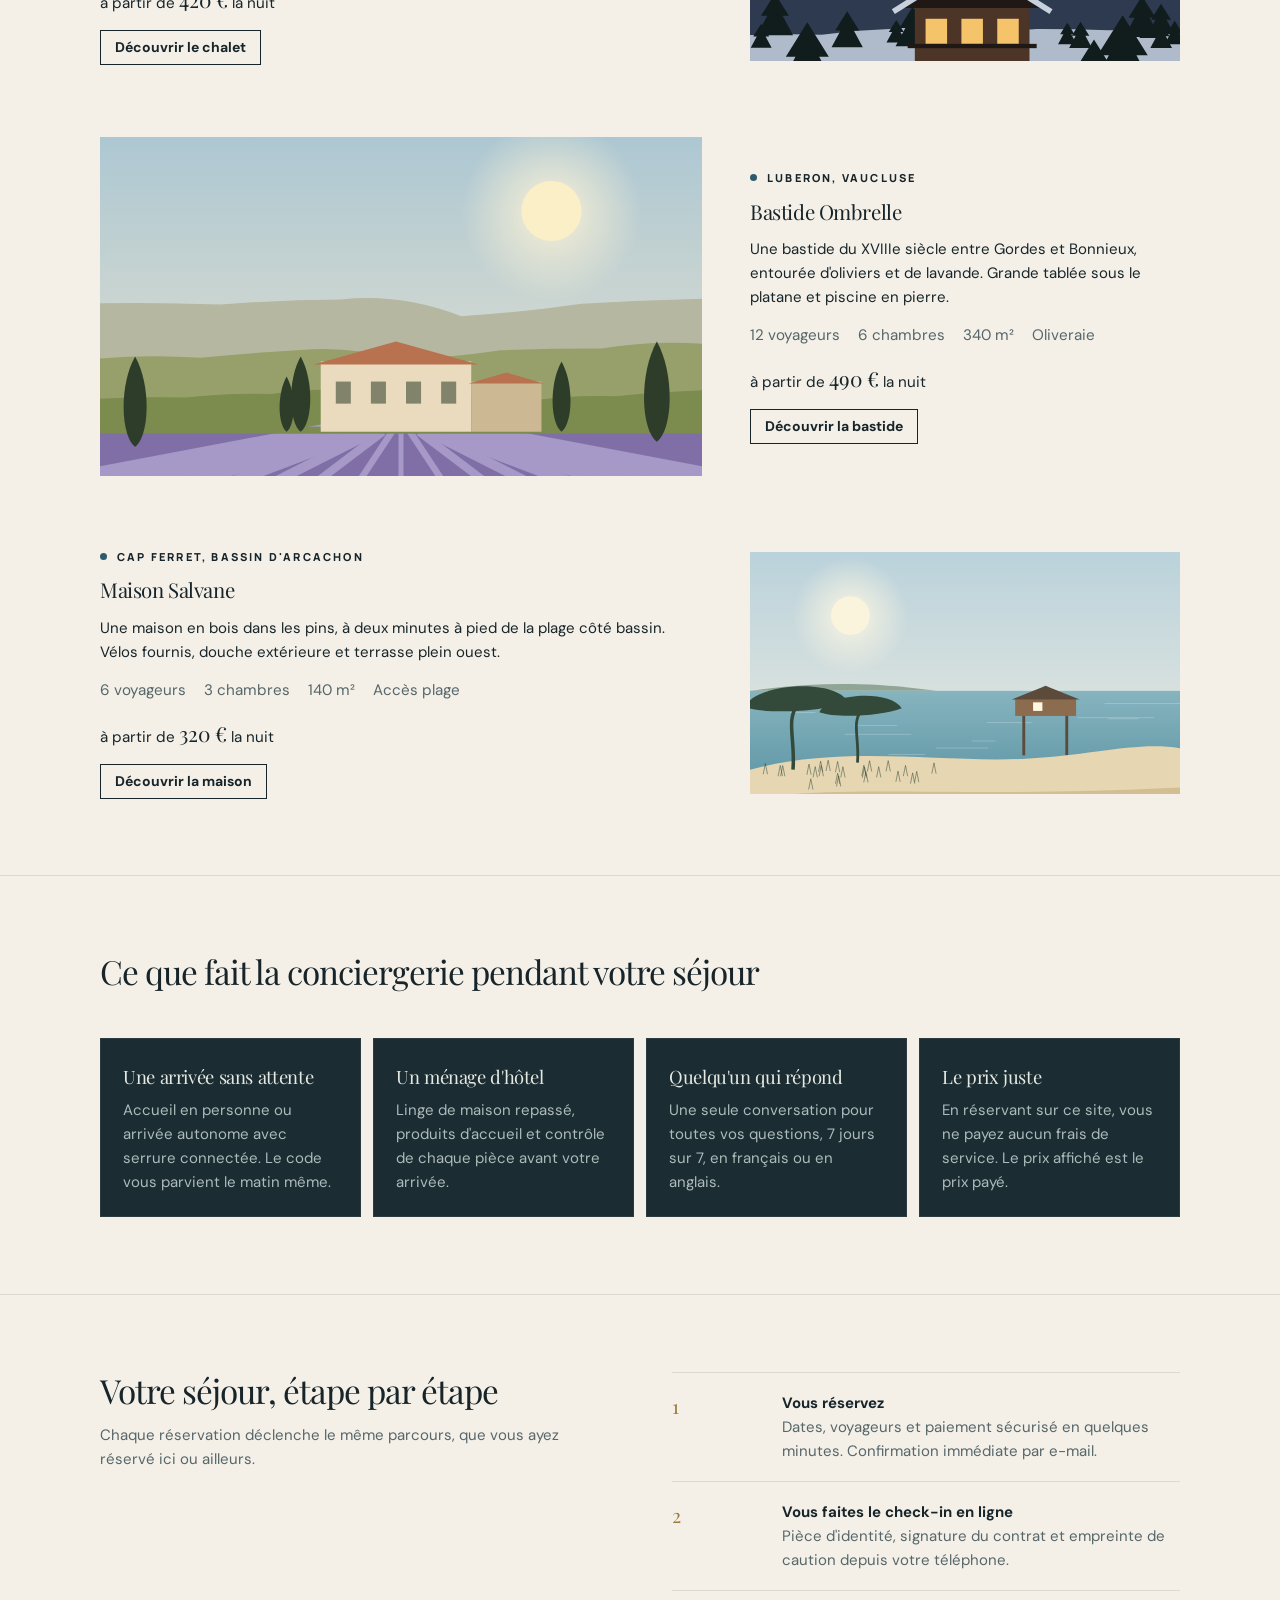
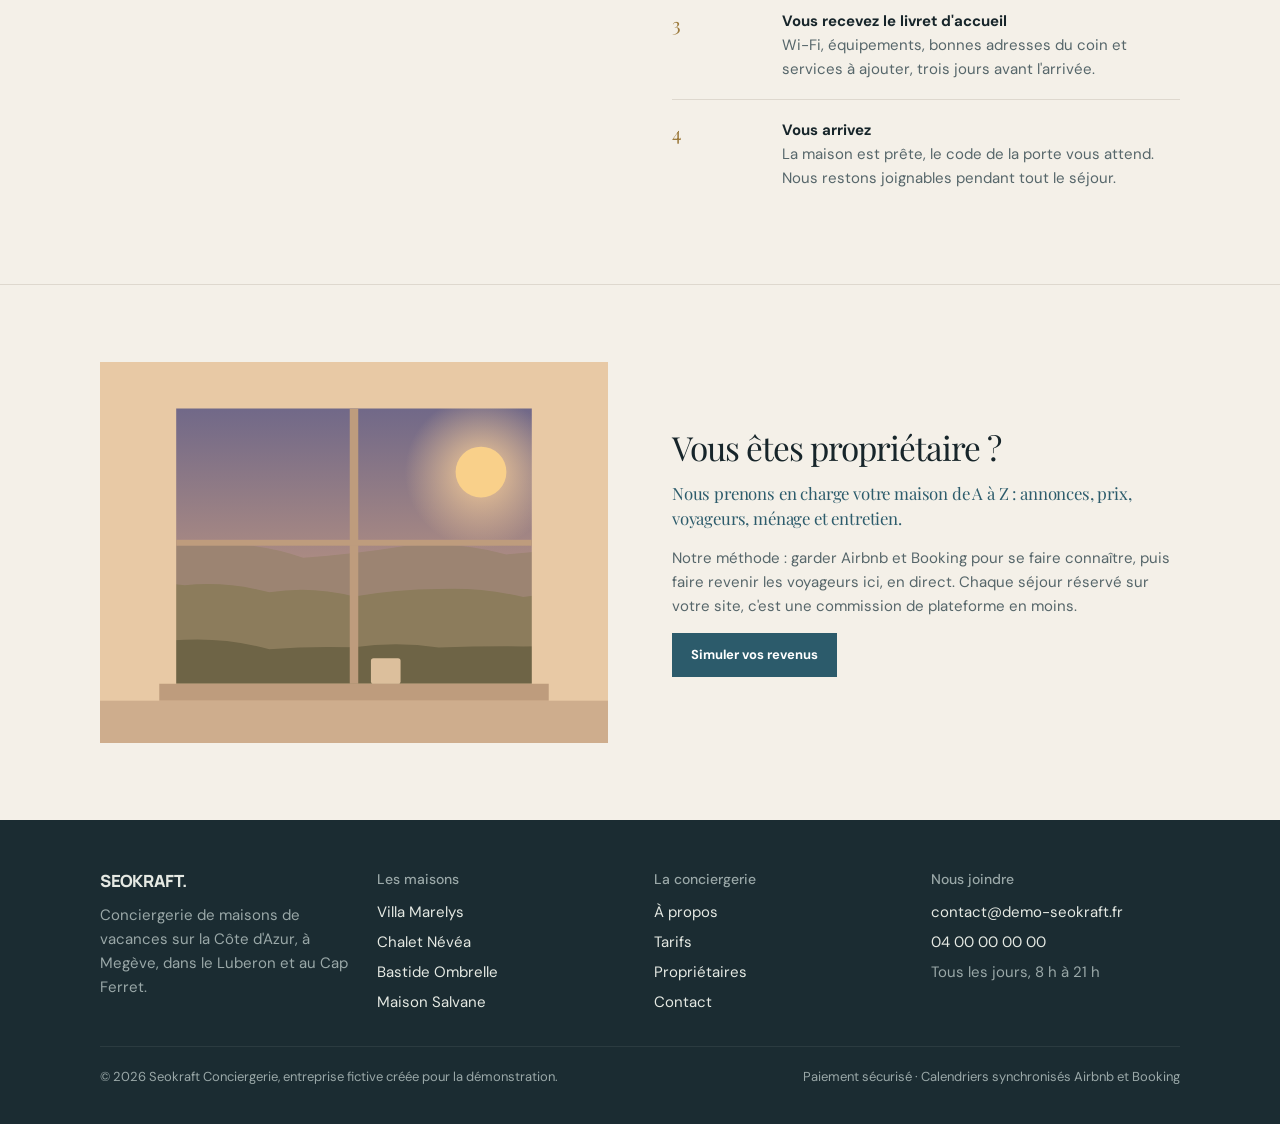
==== commit bccb0bff: "Add files via upload" ====
--- a/index.html
+++ b/index.html
@@ -10,13 +10,13 @@
 <meta property="og:description" content="Quatre maisons d'exception sur la Côte d'Azur, à Megève, dans le Luberon et au Cap Ferret, à réserver en direct sans frais de service.">
 <meta property="og:type" content="website">
 <link rel="icon" href="/favicon.svg" type="image/svg+xml">
-<link rel="preconnect" href="https://fonts.googleapis.com"><link rel="preconnect" href="https://fonts.gstatic.com" crossorigin><link rel="stylesheet" href="https://fonts.googleapis.com/css2?family=Bodoni+Moda:ital,opsz,wght@0,6..96,400;0,6..96,500;1,6..96,400&family=Jost:wght@400;500&display=swap">
+<link rel="preconnect" href="https://fonts.googleapis.com"><link rel="preconnect" href="https://fonts.gstatic.com" crossorigin><link rel="stylesheet" href="https://fonts.googleapis.com/css2?family=Playfair+Display:ital,wght@0,400;0,500;1,400&family=DM+Sans:wght@400;500;600;700&family=Manrope:wght@800&display=swap">
 <link rel="stylesheet" href="/assets/site.css">
 </head>
 <body>
 <div class="demo-band"><div class="wrap"><span>Site de démonstration : maisons et réservations fictives, paiement en mode test.</span><span>Réalisé par Seokraft avec un channel manager connecté</span></div></div>
 <header class="site-head"><div class="wrap">
-  <a class="brand" href="/" aria-label="Seokraft Conciergerie, accueil"><span class="brand-name">Seokraft</span><span class="brand-sub">Conciergerie</span></a>
+  <a class="brand" href="/" aria-label="Seokraft Conciergerie, accueil"><span class="brand-name">Seokraft.</span><span class="brand-sub">Conciergerie</span></a>
   <button class="menu-toggle" type="button" aria-expanded="false" aria-controls="nav">Menu</button>
   <nav class="nav" id="nav" aria-label="Navigation principale"><a href="logements.html" data-nav-page="logements">Nos maisons</a><a href="tarifs.html" data-nav-page="tarifs">Tarifs</a><a href="a-propos.html" data-nav-page="a-propos">À propos</a><a href="contact.html" data-nav-page="contact">Contact</a><a class="btn small" href="logements.html">Réserver</a></nav>
 </div></header>
@@ -25,7 +25,7 @@
   <div class="wrap hero-grid">
     <div class="hero-copy">
       <p class="place">Côte d'Azur · Megève · Luberon · Cap Ferret</p>
-      <h1>Quatre maisons, une seule équipe pour vous recevoir.</h1>
+      <h1>Quatre maisons d'exception, <em>une seule équipe pour vous recevoir.</em></h1>
       <p class="lede">Nous gérons chaque maison comme si c'était la nôtre : arrivée préparée, ménage hôtelier, quelqu'un de joignable tous les jours. En réservant ici, vous payez le prix juste, sans frais de service.</p>
       <div class="hero-actions">
         <a class="btn" href="logements.html">Voir les maisons</a>
@@ -138,7 +138,7 @@
 
 <section class="block">
   <div class="wrap split">
-    <div class="plate tall" data-plate="provence" data-time="soir" data-view="fenetre" aria-label="Vue sur les collines du Luberon depuis une fenêtre de la bastide"></div>
+    <div class="plate" data-plate="provence" data-time="soir" data-view="fenetre" aria-label="Vue sur les collines du Luberon depuis une fenêtre de la bastide"></div>
     <div class="prose" style="align-content:center">
       <h2>Vous êtes propriétaire&nbsp;?</h2>
       <p class="lede">Nous prenons en charge votre maison de A à Z : annonces, prix, voyageurs, ménage et entretien.</p>
@@ -151,7 +151,7 @@
 </main>
 <footer class="site-foot"><div class="wrap">
   <div class="foot-cols">
-    <div><p class="brand-name">Seokraft</p><p class="muted" style="max-width:32ch;margin-top:8px">Conciergerie de maisons de vacances sur la Côte d'Azur, à Megève, dans le Luberon et au Cap Ferret.</p></div>
+    <div><p class="brand-name">Seokraft.</p><p class="muted" style="max-width:32ch;margin-top:8px">Conciergerie de maisons de vacances sur la Côte d'Azur, à Megève, dans le Luberon et au Cap Ferret.</p></div>
     <div><h4>Les maisons</h4><ul><li><a href="logements.html#marelys">Villa Marelys</a></li><li><a href="logements.html#nevea">Chalet Névéa</a></li><li><a href="logements.html#ombrelle">Bastide Ombrelle</a></li><li><a href="logements.html#salvane">Maison Salvane</a></li></ul></div>
     <div><h4>La conciergerie</h4><ul><li><a href="a-propos.html">À propos</a></li><li><a href="tarifs.html">Tarifs</a></li><li><a href="tarifs.html#proprietaires">Propriétaires</a></li><li><a href="contact.html">Contact</a></li></ul></div>
     <div><h4>Nous joindre</h4><ul><li>contact@demo-seokraft.fr</li><li class="num">04 00 00 00 00</li><li class="muted">Tous les jours, 8 h à 21 h</li></ul></div>
--- a/assets/site.css
+++ b/assets/site.css
@@ -1,30 +1,32 @@
 /* Seokraft Conciergerie — maisons de caractère, réservation en direct.
    Layout: colonne éditoriale alignée à gauche, planches illustrées façon affiche de voyage, marge de 16px minimum. */
 :root {
-  --ground: #ECEEE8;      /* calcaire */
-  --surface: #F7F8F4;
+  --ground: #F4F0E8;      /* ivoire seokraft */
+  --surface: #FAF8F3;
   --ink: #17252A;         /* pétrole profond */
   --muted: #56666A;
-  --line: #CDD3CC;
+  --line: #DED8CE;
   --accent: #2C5B6B;      /* bleu des volets */
-  --accent-ink: #F7F8F4;
+  --accent-ink: #FFFFFF;
   --brass: #9C7A3C;       /* laiton */
+  --night: #1B2C32;
   --ok: #2F6B4A;
-  --display: "Bodoni Moda", "Didot", "Bodoni 72", Georgia, serif;
-  --body: "Jost", "Futura", "Avenir Next", "Segoe UI", sans-serif;
+  --display: "Playfair Display", Georgia, serif;
+  --body: "DM Sans", "Helvetica Neue", Arial, sans-serif;
+  --label: "Manrope", "DM Sans", Arial, sans-serif;
   --measure: 64ch;
-  --radius: 2px;
+  --radius: 0;
 }
 @media (prefers-color-scheme: dark) {
   :root:not([data-theme="light"]) {
     --ground: #111A1D; --surface: #172428; --ink: #E5E9E3; --muted: #9AA8A8;
-    --line: #2B3B40; --accent: #86B6C4; --accent-ink: #0F181B; --brass: #CDAE6C; --ok: #7CC29B;
+    --line: #2B3B40; --accent: #86B6C4; --accent-ink: #0F181B; --brass: #CDAE6C; --night: #0B1316; --ok: #7CC29B;
     color-scheme: dark;
   }
 }
 :root[data-theme="dark"] {
   --ground: #111A1D; --surface: #172428; --ink: #E5E9E3; --muted: #9AA8A8;
-  --line: #2B3B40; --accent: #86B6C4; --accent-ink: #0F181B; --brass: #CDAE6C; --ok: #7CC29B;
+    --line: #2B3B40; --accent: #86B6C4; --accent-ink: #0F181B; --brass: #CDAE6C; --night: #0B1316; --ok: #7CC29B;
   color-scheme: dark;
 }
 
@@ -35,7 +37,7 @@
   background: var(--ground);
   color: var(--ink);
   font-family: var(--body);
-  font-size: 1.0625rem;
+  font-size: 0.9375rem;
   line-height: 1.6;
   font-weight: 400;
 }
@@ -45,7 +47,7 @@
 
 .wrap {
   width: 100%;
-  max-width: 1240px;
+  max-width: 1160px;
   margin-inline: auto;
   padding-left: max(16px, env(safe-area-inset-left, 0px));
   padding-right: max(16px, env(safe-area-inset-right, 0px));
@@ -74,10 +76,10 @@
 }
 .site-head .wrap { display: flex; align-items: center; justify-content: space-between; gap: 20px; padding-block: 14px; }
 .brand { display: flex; flex-direction: column; text-decoration: none; line-height: 1; gap: 4px; }
-.brand-name { font-family: var(--display); font-size: 1.55rem; font-weight: 500; letter-spacing: 0.02em; }
-.brand-sub { font-size: 0.75rem; color: var(--muted); letter-spacing: 0.12em; }
+.brand-name { font-family: var(--label); font-size: 1.05rem; font-weight: 800; letter-spacing: -0.01em; text-transform: uppercase; }
+.brand-sub { font-family: var(--label); font-size: 0.625rem; font-weight: 800; color: var(--muted); letter-spacing: 0.2em; text-transform: uppercase; }
 .nav { display: flex; gap: 26px; align-items: center; }
-.nav a { text-decoration: none; font-size: 0.95rem; padding-block: 4px; border-bottom: 1px solid transparent; }
+.nav a { text-decoration: none; font-size: 0.8125rem; font-weight: 700; padding-block: 4px; border-bottom: 1px solid transparent; }
 .nav a:hover { border-bottom-color: var(--line); }
 .nav a[aria-current="page"] { border-bottom-color: var(--brass); }
 .nav .btn { border-bottom: 0; }
@@ -96,28 +98,29 @@
   display: inline-flex; align-items: center; justify-content: center; gap: 8px;
   background: var(--accent); color: var(--accent-ink);
   border: 1px solid var(--accent); border-radius: var(--radius);
-  padding: 12px 22px; font: 500 0.95rem/1.2 var(--body); letter-spacing: 0.02em;
+  padding: 13px 18px; font: 700 0.8125rem/1.2 var(--body); letter-spacing: 0;
   text-decoration: none; cursor: pointer; transition: background .2s, color .2s;
 }
 .btn:hover { background: transparent; color: var(--accent); }
-.btn.ghost { background: transparent; color: var(--ink); border-color: var(--ink); }
+.btn.ghost { background: transparent; color: var(--ink); border: 0.8px solid var(--ink); }
 .btn.ghost:hover { background: var(--ink); color: var(--ground); }
 .btn[disabled] { opacity: .45; cursor: not-allowed; }
 .btn.small { padding: 8px 14px; font-size: 0.875rem; }
 
 /* Typo */
-h1, h2, h3 { font-family: var(--display); font-weight: 400; line-height: 1.08; margin: 0; text-wrap: balance; letter-spacing: -0.005em; }
-h1 { font-size: clamp(2.6rem, 6.4vw, 5.4rem); }
-h2 { font-size: clamp(2rem, 3.8vw, 3.1rem); }
-h3 { font-size: clamp(1.45rem, 2.2vw, 1.85rem); }
+h1, h2, h3 { font-family: var(--display); font-weight: 400; line-height: 1.12; margin: 0; text-wrap: balance; letter-spacing: -0.02em; }
+h1 { font-size: clamp(2rem, 4vw, 3.25rem); letter-spacing: -0.035em; }
+h2 { font-size: clamp(1.5rem, 2.6vw, 2.1rem); letter-spacing: -0.03em; }
+h3 { font-size: clamp(1.2rem, 1.6vw, 1.4rem); }
 p { margin: 0; }
-.lede { font-size: clamp(1.1rem, 1.6vw, 1.3rem); line-height: 1.55; max-width: 52ch; color: var(--ink); }
+.lede { font-family: var(--display); font-size: clamp(1.05rem, 1.3vw, 1.15rem); line-height: 1.5; max-width: 52ch; color: var(--accent); letter-spacing: -0.01em; }
 .prose { max-width: var(--measure); display: grid; gap: 1em; }
 .muted { color: var(--muted); }
-.place { font-size: 0.875rem; letter-spacing: 0.08em; color: var(--brass); }
+.place { font-family: var(--label); font-size: 0.6875rem; font-weight: 800; letter-spacing: 0.2em; text-transform: uppercase; color: var(--ink); display: flex; align-items: center; gap: 10px; }
+.place::before { content: ""; width: 7px; height: 7px; border-radius: 50%; background: var(--accent); flex: none; }
 .num { font-variant-numeric: tabular-nums; }
 
-section.block { padding-block: clamp(56px, 9vw, 120px); }
+section.block { padding-block: clamp(44px, 6vw, 80px); }
 .block + .block { border-top: 1px solid var(--line); }
 .section-head { display: grid; gap: 14px; align-content: start; margin-bottom: clamp(28px, 4vw, 48px); max-width: 760px; }
 
@@ -133,14 +136,14 @@
 }
 
 /* Héros d'accueil */
-.hero { padding-block: clamp(28px, 5vw, 64px) clamp(48px, 7vw, 96px); }
+.hero { padding-block: clamp(24px, 4vw, 48px) clamp(36px, 5vw, 64px); }
 .hero-grid { display: grid; grid-template-columns: minmax(0, 1fr); gap: 32px; align-items: end; }
 @media (min-width: 960px) { .hero-grid { grid-template-columns: minmax(0, 5fr) minmax(0, 7fr); gap: 56px; } }
 .hero-copy { display: grid; gap: 24px; min-width: 0; }
-.hero-copy h1 em { font-style: italic; }
+.hero-copy h1 em, .page-head h1 em { font-style: italic; color: var(--accent); }
 .hero-actions { display: flex; gap: 12px; flex-wrap: wrap; }
 .hero-plate { min-width: 0; }
-.hero-plate .plate { aspect-ratio: 5 / 4; }
+.hero-plate .plate { aspect-ratio: 16 / 11; }
 
 /* Barre de recherche rapide */
 .quick {
@@ -162,12 +165,12 @@
 .home-info { display: grid; gap: 14px; min-width: 0; }
 .facts { display: flex; flex-wrap: wrap; gap: 6px 18px; font-size: 0.95rem; color: var(--muted); list-style: none; padding: 0; margin: 0; }
 .from { font-size: 0.95rem; }
-.from strong { font-family: var(--display); font-size: 1.6rem; font-weight: 500; color: var(--ink); }
+.from strong { font-family: var(--display); font-size: 1.3rem; font-weight: 400; color: var(--ink); }
 
 /* Bandeau argument */
-.pillars { display: grid; grid-template-columns: repeat(auto-fit, minmax(230px, 1fr)); gap: 36px 48px; }
-.pillar { display: grid; gap: 10px; align-content: start; border-top: 1px solid var(--ink); padding-top: 18px; }
-.pillar h3 { font-size: 1.45rem; }
+.pillars { display: grid; grid-template-columns: repeat(auto-fit, minmax(230px, 1fr)); gap: 12px; }
+.pillar { display: grid; gap: 10px; align-content: start; background: var(--night); color: #E5E9E3; border: 0.8px solid #2B3B40; padding: 28px 22px 22px; --muted: #AEBBBB; }
+.pillar h3 { font-size: 1.15rem; }
 
 .quote { font-family: var(--display); font-style: italic; font-size: clamp(1.5rem, 2.8vw, 2.3rem); line-height: 1.3; max-width: 30ch; }
 .quote-by { margin-top: 14px; font-size: 0.95rem; color: var(--muted); }
@@ -176,7 +179,7 @@
 @media (min-width: 900px) { .split { grid-template-columns: minmax(0, 1fr) minmax(0, 1fr); gap: 64px; } }
 
 /* Fiche maison détaillée */
-.home-detail { padding-block: clamp(48px, 7vw, 96px); border-top: 1px solid var(--line); scroll-margin-top: 90px; }
+.home-detail { padding-block: clamp(40px, 5vw, 72px); border-top: 1px solid var(--line); scroll-margin-top: 90px; }
 .home-detail:first-of-type { border-top: 0; }
 .detail-head { display: grid; gap: 10px; margin-bottom: 28px; }
 .gallery { display: grid; grid-template-columns: minmax(0, 2fr) minmax(0, 1fr); gap: 10px; }
@@ -194,12 +197,12 @@
 .specs div { padding: 12px 14px; border-right: 1px solid var(--line); display: grid; gap: 2px; }
 .specs div:last-child { border-right: 0; }
 .specs dt { font-size: 0.75rem; color: var(--muted); letter-spacing: 0.04em; }
-.specs dd { margin: 0; font-family: var(--display); font-size: 1.35rem; }
+.specs dd { margin: 0; font-family: var(--display); font-size: 1.15rem; }
 
 /* Module de réservation */
 .booker { background: var(--surface); border: 1px solid var(--line); padding: 24px; display: grid; gap: 16px; position: sticky; top: 96px; }
 .booker-head { display: flex; justify-content: space-between; align-items: baseline; gap: 12px; flex-wrap: wrap; }
-.booker-head strong { font-family: var(--display); font-size: 1.9rem; font-weight: 500; }
+.booker-head strong { font-family: var(--display); font-size: 1.5rem; font-weight: 400; }
 .fields { display: grid; grid-template-columns: minmax(0, 1fr) minmax(0, 1fr); gap: 10px; }
 .field { display: grid; gap: 4px; font-size: 0.8125rem; color: var(--muted); min-width: 0; }
 .field.full { grid-column: 1 / -1; }
@@ -220,7 +223,7 @@
 .cal { display: grid; gap: 8px; }
 .cal-head { display: flex; justify-content: space-between; align-items: center; gap: 8px; }
 .cal-head button { background: none; border: 1px solid var(--line); color: var(--ink); width: 34px; height: 34px; border-radius: var(--radius); cursor: pointer; font: inherit; }
-.cal-month { font-family: var(--display); font-size: 1.15rem; text-transform: capitalize; }
+.cal-month { font-family: var(--display); font-size: 1.05rem; text-transform: capitalize; }
 .cal-grid { display: grid; grid-template-columns: repeat(7, minmax(0, 1fr)); gap: 2px; font-size: 0.8125rem; text-align: center; }
 .cal-grid .dow { color: var(--muted); padding: 4px 0; font-size: 0.75rem; }
 .cal-grid button {
@@ -240,7 +243,7 @@
   background: var(--surface); color: var(--ink); width: min(560px, 100%); max-height: 92vh; overflow: auto;
   padding: 28px; display: grid; gap: 18px; border: 1px solid var(--line);
 }
-.dialog h3 { font-size: 1.8rem; }
+.dialog h3 { font-size: 1.45rem; }
 .steps { display: flex; gap: 8px; font-size: 0.8125rem; color: var(--muted); list-style: none; padding: 0; margin: 0; flex-wrap: wrap; }
 .steps li { padding-bottom: 4px; border-bottom: 2px solid var(--line); }
 .steps li.on { color: var(--ink); border-bottom-color: var(--accent); }
@@ -252,12 +255,12 @@
 table { border-collapse: collapse; width: 100%; min-width: 640px; font-variant-numeric: tabular-nums; }
 th, td { text-align: left; padding: 14px 16px; border-bottom: 1px solid var(--line); vertical-align: top; }
 thead th { font-weight: 500; font-size: 0.8125rem; color: var(--muted); letter-spacing: 0.03em; background: var(--ground); }
-tbody th { font-family: var(--display); font-weight: 400; font-size: 1.2rem; }
+tbody th { font-family: var(--display); font-weight: 400; font-size: 1.05rem; }
 td.price { font-size: 1.05rem; }
 tbody tr:last-child th, tbody tr:last-child td { border-bottom: 0; }
 .seasons { display: grid; grid-template-columns: repeat(auto-fit, minmax(220px, 1fr)); gap: 24px; }
 .season { display: grid; gap: 6px; border-top: 1px solid var(--ink); padding-top: 14px; }
-.season h3 { font-size: 1.35rem; }
+.season h3 { font-size: 1.15rem; }
 
 /* Comparateur direct vs plateformes */
 .compare { display: grid; grid-template-columns: minmax(0, 1fr); gap: 32px; }
@@ -269,13 +272,13 @@
 .bar-track { height: 14px; background: var(--ground); border: 1px solid var(--line); position: relative; }
 .bar-fill { position: absolute; inset: 0 auto 0 0; background: var(--muted); transition: width .4s ease; }
 .bar.direct .bar-fill { background: var(--accent); }
-.saving { font-family: var(--display); font-size: clamp(1.8rem, 3.2vw, 2.6rem); line-height: 1.15; }
+.saving { font-family: var(--display); font-size: clamp(1.6rem, 2.6vw, 2.1rem); line-height: 1.15; }
 
 /* FAQ */
 .faq { display: grid; max-width: 820px; }
 .faq details { border-top: 1px solid var(--line); padding-block: 16px; }
 .faq details:last-child { border-bottom: 1px solid var(--line); }
-.faq summary { cursor: pointer; font-family: var(--display); font-size: 1.3rem; list-style: none; display: flex; justify-content: space-between; gap: 16px; }
+.faq summary { cursor: pointer; font-family: var(--display); font-size: 1.1rem; list-style: none; display: flex; justify-content: space-between; gap: 16px; }
 .faq summary::-webkit-details-marker { display: none; }
 .faq summary::after { content: "+"; font-family: var(--body); color: var(--brass); }
 .faq details[open] summary::after { content: "–"; }
@@ -285,14 +288,14 @@
 .team { display: grid; grid-template-columns: repeat(auto-fit, minmax(220px, 1fr)); gap: 32px; }
 .member { display: grid; gap: 8px; }
 .monogram {
-  width: 72px; height: 72px; border-radius: 50%; display: grid; place-items: center;
-  border: 1px solid var(--brass); color: var(--brass); font-family: var(--display); font-size: 1.6rem;
+  width: 56px; height: 56px; border-radius: 50%; display: grid; place-items: center;
+  border: 1px solid var(--brass); color: var(--brass); font-family: var(--display); font-size: 1.25rem;
 }
 .timeline { display: grid; gap: 0; max-width: 820px; list-style: none; padding: 0; margin: 0; }
 .timeline li { display: grid; grid-template-columns: 90px minmax(0, 1fr); gap: 20px; padding-block: 18px; border-top: 1px solid var(--line); }
-.timeline .yr { font-family: var(--display); font-size: 1.4rem; color: var(--brass); }
+.timeline .yr { font-family: var(--display); font-size: 1.2rem; color: var(--brass); }
 .figures { display: grid; grid-template-columns: repeat(auto-fit, minmax(160px, 1fr)); gap: 24px; }
-.figure strong { display: block; font-family: var(--display); font-size: clamp(2.2rem, 4vw, 3.2rem); font-weight: 400; line-height: 1; }
+.figure strong { display: block; font-family: var(--display); font-size: clamp(1.8rem, 3vw, 2.4rem); font-weight: 400; line-height: 1; }
 .figure span { color: var(--muted); font-size: 0.95rem; }
 
 /* Contact */
@@ -310,13 +313,13 @@
 @media (prefers-color-scheme: dark) { :root:not([data-theme="light"]) .err { color: #E59A8C; } }
 
 /* En-tête de page interne */
-.page-head { padding-block: clamp(40px, 7vw, 88px) clamp(28px, 4vw, 48px); display: grid; gap: 18px; }
+.page-head { padding-block: clamp(32px, 5vw, 64px) clamp(20px, 3vw, 36px); display: grid; gap: 18px; }
 .anchors { display: flex; flex-wrap: wrap; gap: 8px 20px; font-size: 0.95rem; }
 .anchors a { text-decoration: none; border-bottom: 1px solid var(--line); }
 .anchors a:hover { border-bottom-color: var(--brass); }
 
 /* Pied de page */
-.site-foot { border-top: 1px solid var(--line); background: var(--surface); }
+.site-foot { background: var(--night); color: #E5E9E3; --ink: #E5E9E3; --muted: #9AA8A8; --line: #2B3B40; }
 .site-foot .wrap { padding-block: 48px 36px; display: grid; gap: 32px; }
 .foot-cols { display: grid; grid-template-columns: repeat(auto-fit, minmax(180px, 1fr)); gap: 28px; }
 .foot-cols h4 { margin: 0 0 10px; font-weight: 500; font-size: 0.875rem; color: var(--muted); }
@@ -335,3 +338,7 @@
 input[type="range"] { accent-color: var(--accent); width: 100%; }
 @media (max-width: 720px) { .demo-band .wrap span:last-child { display: none; } }
 @media (max-width: 959px) { .booker { position: static; } }
+
+.eyebrow-sep { opacity: .5; }
+.section-head .lede, .page-head .lede { color: var(--accent); }
+.lede.muted { color: var(--accent); }
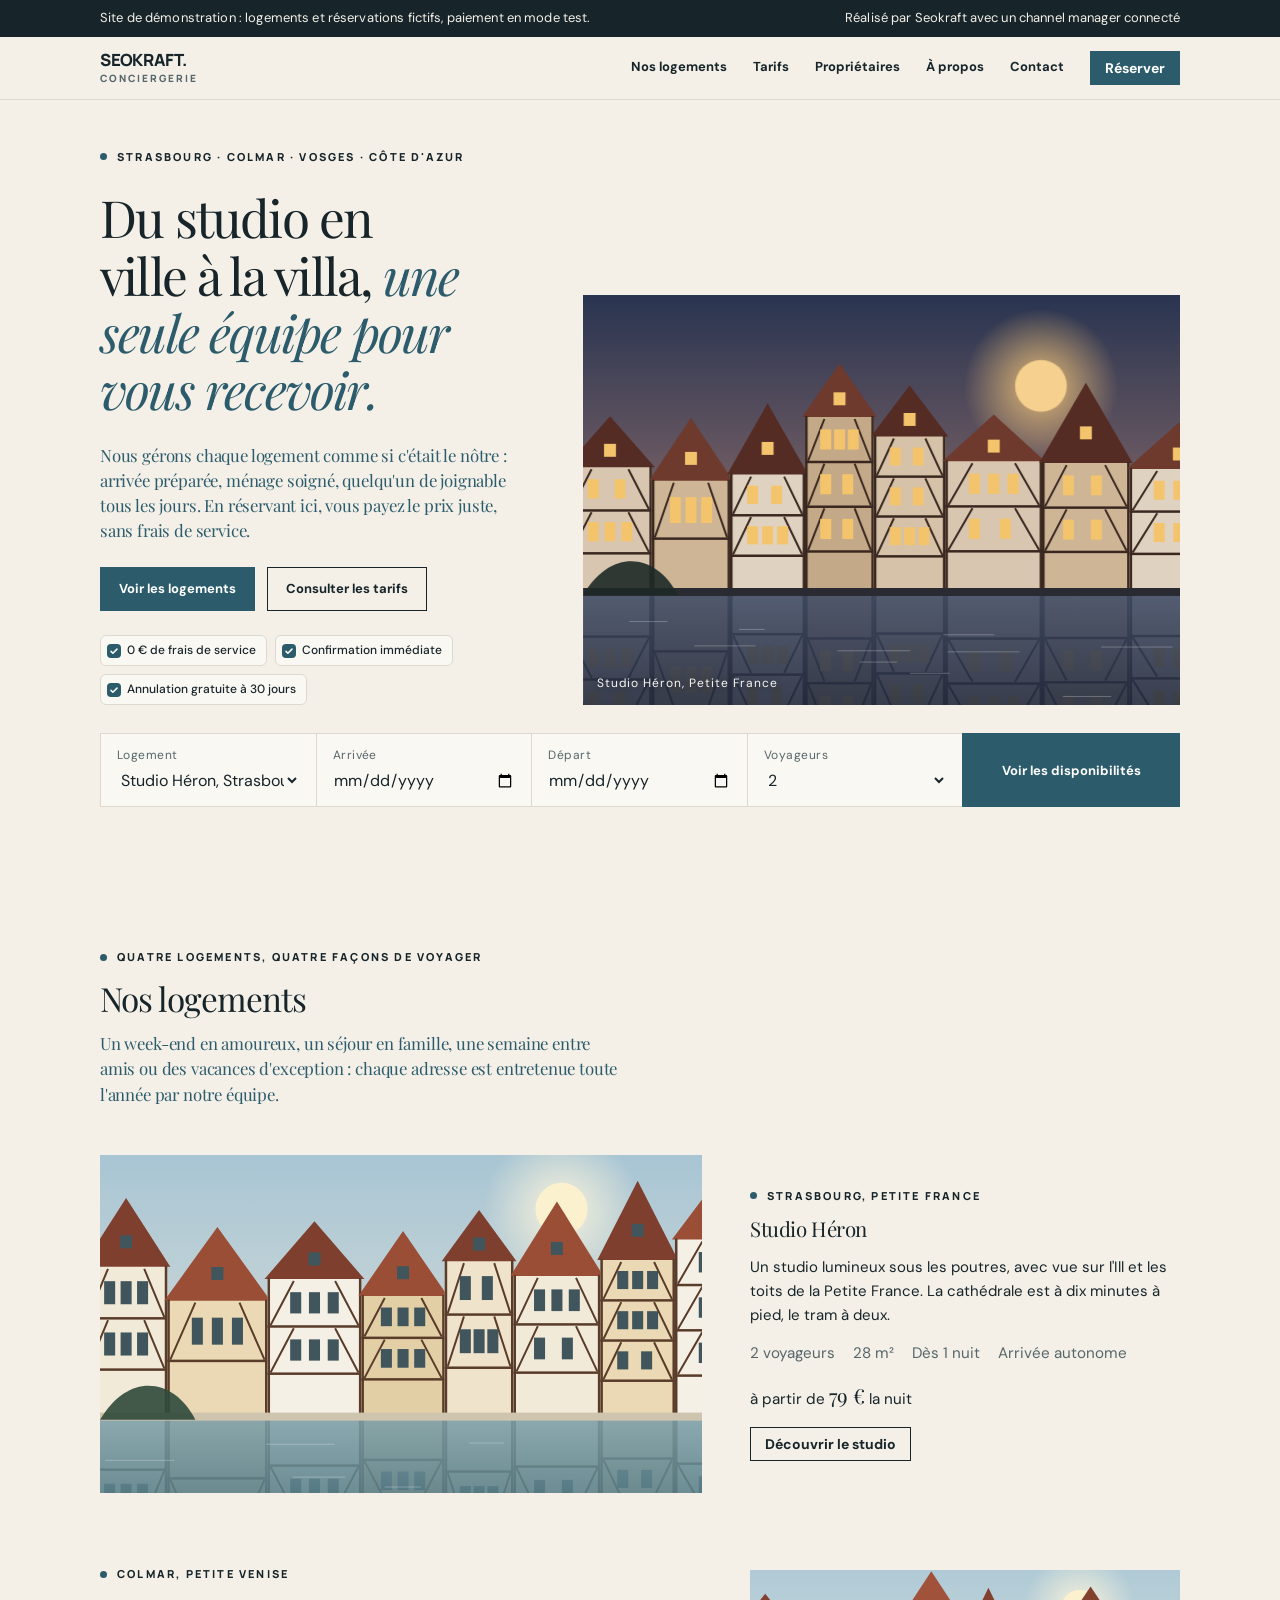
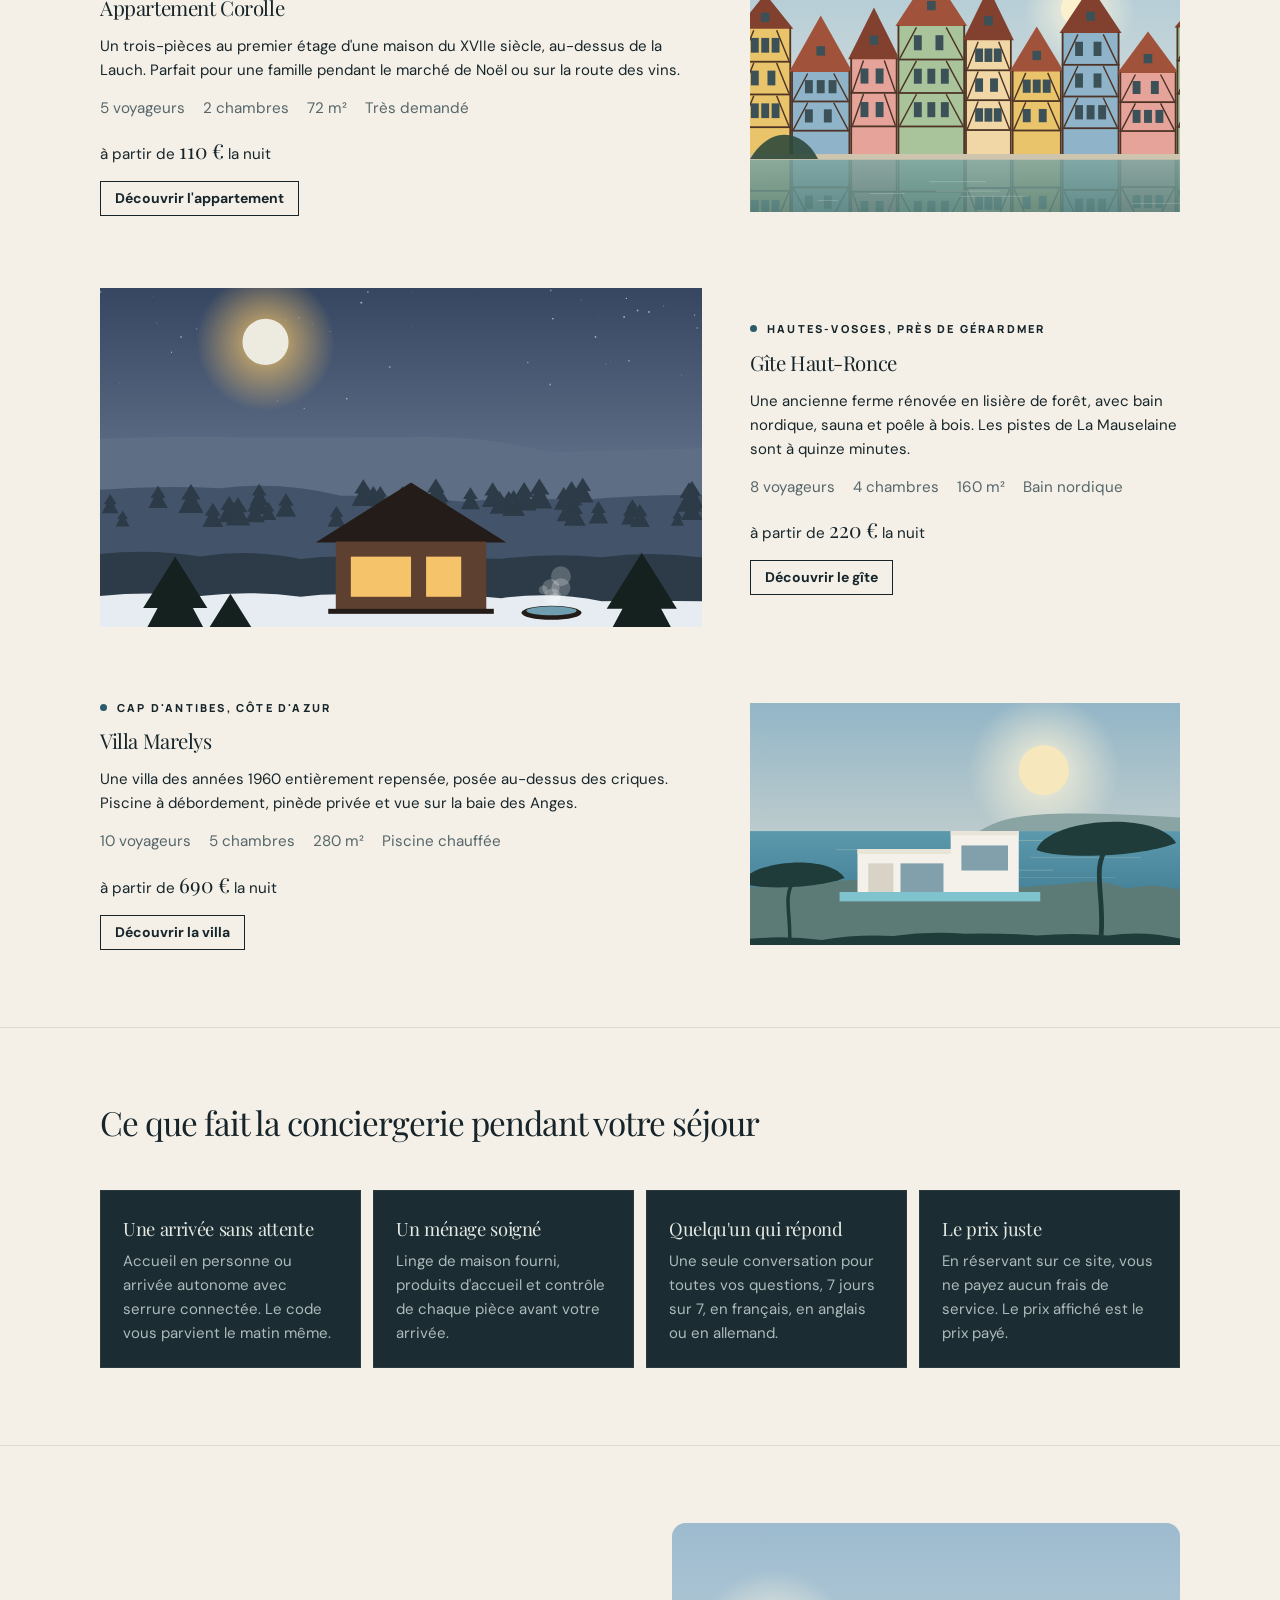
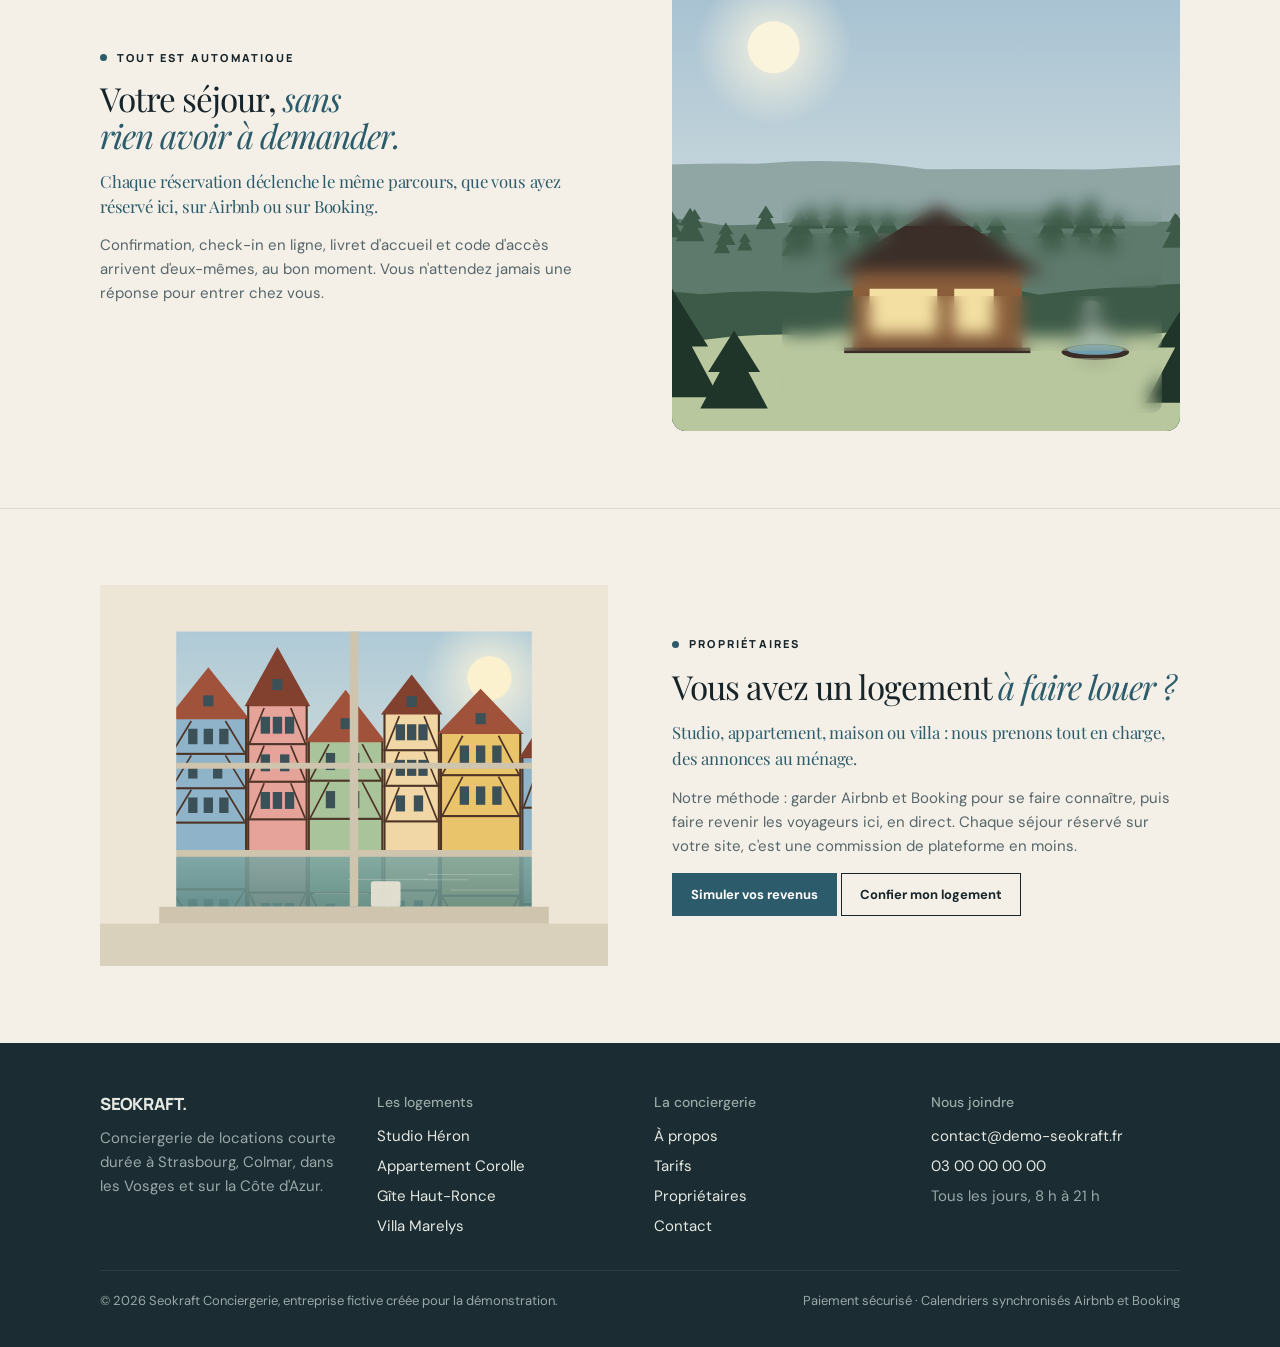
==== commit da41dfa1: "Add files via upload" ====
--- a/index.html
+++ b/index.html
@@ -4,49 +4,50 @@
 <meta charset="utf-8">
 <meta name="viewport" content="width=device-width, initial-scale=1, viewport-fit=cover">
 <title>Seokraft Conciergerie</title>
-<meta name="description" content="Quatre maisons d'exception sur la Côte d'Azur, à Megève, dans le Luberon et au Cap Ferret, à réserver en direct sans frais de service.">
+<meta name="description" content="Studio à Strasbourg, appartement à Colmar, gîte dans les Vosges, villa sur la Côte d'Azur : quatre logements à réserver en direct, sans frais de service.">
 <meta name="robots" content="noindex, nofollow">
 <meta property="og:title" content="Seokraft Conciergerie">
-<meta property="og:description" content="Quatre maisons d'exception sur la Côte d'Azur, à Megève, dans le Luberon et au Cap Ferret, à réserver en direct sans frais de service.">
+<meta property="og:description" content="Studio à Strasbourg, appartement à Colmar, gîte dans les Vosges, villa sur la Côte d'Azur : quatre logements à réserver en direct, sans frais de service.">
 <meta property="og:type" content="website">
 <link rel="icon" href="/favicon.svg" type="image/svg+xml">
 <link rel="preconnect" href="https://fonts.googleapis.com"><link rel="preconnect" href="https://fonts.gstatic.com" crossorigin><link rel="stylesheet" href="https://fonts.googleapis.com/css2?family=Playfair+Display:ital,wght@0,400;0,500;1,400&family=DM+Sans:wght@400;500;600;700&family=Manrope:wght@800&display=swap">
 <link rel="stylesheet" href="/assets/site.css">
 </head>
 <body>
-<div class="demo-band"><div class="wrap"><span>Site de démonstration : maisons et réservations fictives, paiement en mode test.</span><span>Réalisé par Seokraft avec un channel manager connecté</span></div></div>
+<div class="demo-band"><div class="wrap"><span>Site de démonstration : logements et réservations fictifs, paiement en mode test.</span><span>Réalisé par Seokraft avec un channel manager connecté</span></div></div>
 <header class="site-head"><div class="wrap">
   <a class="brand" href="/" aria-label="Seokraft Conciergerie, accueil"><span class="brand-name">Seokraft.</span><span class="brand-sub">Conciergerie</span></a>
   <button class="menu-toggle" type="button" aria-expanded="false" aria-controls="nav">Menu</button>
-  <nav class="nav" id="nav" aria-label="Navigation principale"><a href="logements.html" data-nav-page="logements">Nos maisons</a><a href="tarifs.html" data-nav-page="tarifs">Tarifs</a><a href="a-propos.html" data-nav-page="a-propos">À propos</a><a href="contact.html" data-nav-page="contact">Contact</a><a class="btn small" href="logements.html">Réserver</a></nav>
+  <nav class="nav" id="nav" aria-label="Navigation principale"><a href="logements.html" data-nav-page="logements">Nos logements</a><a href="tarifs.html" data-nav-page="tarifs">Tarifs</a><a href="proprietaires.html" data-nav-page="proprietaires">Propriétaires</a><a href="a-propos.html" data-nav-page="a-propos">À propos</a><a href="contact.html" data-nav-page="contact">Contact</a><a class="btn small" href="logements.html">Réserver</a></nav>
 </div></header>
 <main id="main">
 <section class="hero">
   <div class="wrap hero-grid">
     <div class="hero-copy">
-      <p class="place">Côte d'Azur · Megève · Luberon · Cap Ferret</p>
-      <h1>Quatre maisons d'exception, <em>une seule équipe pour vous recevoir.</em></h1>
-      <p class="lede">Nous gérons chaque maison comme si c'était la nôtre : arrivée préparée, ménage hôtelier, quelqu'un de joignable tous les jours. En réservant ici, vous payez le prix juste, sans frais de service.</p>
+      <p class="place">Strasbourg · Colmar · Vosges · Côte d'Azur</p>
+      <h1>Du studio en ville à la villa, <em>une seule équipe pour vous recevoir.</em></h1>
+      <p class="lede">Nous gérons chaque logement comme si c'était le nôtre : arrivée préparée, ménage soigné, quelqu'un de joignable tous les jours. En réservant ici, vous payez le prix juste, sans frais de service.</p>
       <div class="hero-actions">
-        <a class="btn" href="logements.html">Voir les maisons</a>
+        <a class="btn" href="logements.html">Voir les logements</a>
         <a class="btn ghost" href="tarifs.html">Consulter les tarifs</a>
       </div>
+      <ul class="ticks"><li>0 € de frais de service</li><li>Confirmation immédiate</li><li>Annulation gratuite à 30 jours</li></ul>
     </div>
     <div class="hero-plate">
-      <div class="plate" data-plate="mer" data-time="soir" aria-label="Villa Marelys au coucher du soleil, au-dessus de la mer"><span class="tag">Villa Marelys, Cap d'Antibes</span></div>
+      <div class="plate" data-plate="ville" data-time="soir" aria-label="Maisons à colombages de la Petite France au crépuscule, reflétées dans l'Ill"><span class="tag">Studio Héron, Petite France</span></div>
     </div>
   </div>
   <div class="wrap">
     <form class="quick" id="quick" data-target="logements.html" aria-label="Vérifier les disponibilités">
-      <label for="q-home">Maison<select id="q-home">
+      <label for="q-home">Logement<select id="q-home">
+        <option value="heron">Studio Héron, Strasbourg</option>
+        <option value="corolle">Appartement Corolle, Colmar</option>
+        <option value="hautronce">Gîte Haut-Ronce, Vosges</option>
         <option value="marelys">Villa Marelys, Cap d'Antibes</option>
-        <option value="nevea">Chalet Névéa, Megève</option>
-        <option value="ombrelle">Bastide Ombrelle, Luberon</option>
-        <option value="salvane">Maison Salvane, Cap Ferret</option>
       </select></label>
       <label for="q-arrive">Arrivée<input type="date" id="q-arrive"></label>
       <label for="q-depart">Départ<input type="date" id="q-depart"></label>
-      <label for="q-guests">Voyageurs<select id="q-guests"><option>2</option><option selected>4</option><option>6</option><option>8</option><option>10</option><option>12</option></select></label>
+      <label for="q-guests">Voyageurs<select id="q-guests"><option>1</option><option selected>2</option><option>4</option><option>5</option><option>8</option><option>10</option></select></label>
       <button class="btn">Voir les disponibilités</button>
     </form>
   </div>
@@ -55,10 +56,44 @@
 <section class="block">
   <div class="wrap">
     <div class="section-head">
-      <h2>Nos maisons</h2>
-      <p class="lede muted">Quatre adresses que nous connaissons par cœur, choisies pour leur emplacement et entretenues toute l'année.</p>
+      <p class="place">Quatre logements, quatre façons de voyager</p>
+      <h2>Nos logements</h2>
+      <p class="lede">Un week-end en amoureux, un séjour en famille, une semaine entre amis ou des vacances d'exception : chaque adresse est entretenue toute l'année par notre équipe.</p>
     </div>
     <div class="homes">
+      <article class="home-row">
+        <div class="plate-col"><div class="plate wide" data-plate="ville" data-time="jour" aria-label="Façades à colombages de la Petite France au bord de l'Ill"></div></div>
+        <div class="home-info">
+          <p class="place">Strasbourg, Petite France</p>
+          <h3>Studio Héron</h3>
+          <p>Un studio lumineux sous les poutres, avec vue sur l'Ill et les toits de la Petite France. La cathédrale est à dix minutes à pied, le tram à deux.</p>
+          <ul class="facts"><li>2 voyageurs</li><li>28 m²</li><li>Dès 1 nuit</li><li>Arrivée autonome</li></ul>
+          <p class="from">à partir de <strong class="num">79 €</strong> la nuit</p>
+          <p><a class="btn small ghost" href="logements.html#heron">Découvrir le studio</a></p>
+        </div>
+      </article>
+      <article class="home-row">
+        <div class="plate-col"><div class="plate wide" data-plate="ville" data-time="colmar" aria-label="Maisons colorées de la Petite Venise à Colmar"></div></div>
+        <div class="home-info">
+          <p class="place">Colmar, Petite Venise</p>
+          <h3>Appartement Corolle</h3>
+          <p>Un trois-pièces au premier étage d'une maison du XVIIe siècle, au-dessus de la Lauch. Parfait pour une famille pendant le marché de Noël ou sur la route des vins.</p>
+          <ul class="facts"><li>5 voyageurs</li><li>2 chambres</li><li>72 m²</li><li>Très demandé</li></ul>
+          <p class="from">à partir de <strong class="num">110 €</strong> la nuit</p>
+          <p><a class="btn small ghost" href="logements.html#corolle">Découvrir l'appartement</a></p>
+        </div>
+      </article>
+      <article class="home-row">
+        <div class="plate-col"><div class="plate wide" data-plate="vosges" data-time="neige" aria-label="Gîte en bois dans les sapins des Vosges, fenêtres éclairées et bain nordique"></div></div>
+        <div class="home-info">
+          <p class="place">Hautes-Vosges, près de Gérardmer</p>
+          <h3>Gîte Haut-Ronce</h3>
+          <p>Une ancienne ferme rénovée en lisière de forêt, avec bain nordique, sauna et poêle à bois. Les pistes de La Mauselaine sont à quinze minutes.</p>
+          <ul class="facts"><li>8 voyageurs</li><li>4 chambres</li><li>160 m²</li><li>Bain nordique</li></ul>
+          <p class="from">à partir de <strong class="num">220 €</strong> la nuit</p>
+          <p><a class="btn small ghost" href="logements.html#hautronce">Découvrir le gîte</a></p>
+        </div>
+      </article>
       <article class="home-row">
         <div class="plate-col"><div class="plate wide" data-plate="mer" data-time="jour" aria-label="Villa Marelys et sa piscine face à la mer"></div></div>
         <div class="home-info">
@@ -68,39 +103,6 @@
           <ul class="facts"><li>10 voyageurs</li><li>5 chambres</li><li>280 m²</li><li>Piscine chauffée</li></ul>
           <p class="from">à partir de <strong class="num">690 €</strong> la nuit</p>
           <p><a class="btn small ghost" href="logements.html#marelys">Découvrir la villa</a></p>
-        </div>
-      </article>
-      <article class="home-row">
-        <div class="plate-col"><div class="plate wide" data-plate="montagne" data-time="nuit" aria-label="Chalet Névéa la nuit, fenêtres éclairées dans la neige"></div></div>
-        <div class="home-info">
-          <p class="place">Megève, Haute-Savoie</p>
-          <h3>Chalet Névéa</h3>
-          <p>Vieux bois, pierre et grandes baies face au Mont d'Arbois. Sauna, cheminée, local à skis chauffé, et les remontées à 400 mètres.</p>
-          <ul class="facts"><li>8 voyageurs</li><li>4 chambres</li><li>210 m²</li><li>Sauna</li></ul>
-          <p class="from">à partir de <strong class="num">420 €</strong> la nuit</p>
-          <p><a class="btn small ghost" href="logements.html#nevea">Découvrir le chalet</a></p>
-        </div>
-      </article>
-      <article class="home-row">
-        <div class="plate-col"><div class="plate wide" data-plate="provence" data-time="jour" aria-label="Bastide Ombrelle au milieu des lavandes et des cyprès"></div></div>
-        <div class="home-info">
-          <p class="place">Luberon, Vaucluse</p>
-          <h3>Bastide Ombrelle</h3>
-          <p>Une bastide du XVIIIe siècle entre Gordes et Bonnieux, entourée d'oliviers et de lavande. Grande tablée sous le platane et piscine en pierre.</p>
-          <ul class="facts"><li>12 voyageurs</li><li>6 chambres</li><li>340 m²</li><li>Oliveraie</li></ul>
-          <p class="from">à partir de <strong class="num">490 €</strong> la nuit</p>
-          <p><a class="btn small ghost" href="logements.html#ombrelle">Découvrir la bastide</a></p>
-        </div>
-      </article>
-      <article class="home-row">
-        <div class="plate-col"><div class="plate wide" data-plate="bassin" data-time="jour" aria-label="Maison Salvane entre dune et bassin d'Arcachon"></div></div>
-        <div class="home-info">
-          <p class="place">Cap Ferret, bassin d'Arcachon</p>
-          <h3>Maison Salvane</h3>
-          <p>Une maison en bois dans les pins, à deux minutes à pied de la plage côté bassin. Vélos fournis, douche extérieure et terrasse plein ouest.</p>
-          <ul class="facts"><li>6 voyageurs</li><li>3 chambres</li><li>140 m²</li><li>Accès plage</li></ul>
-          <p class="from">à partir de <strong class="num">320 €</strong> la nuit</p>
-          <p><a class="btn small ghost" href="logements.html#salvane">Découvrir la maison</a></p>
         </div>
       </article>
     </div>
@@ -114,36 +116,42 @@
     </div>
     <div class="pillars">
       <div class="pillar"><h3>Une arrivée sans attente</h3><p class="muted">Accueil en personne ou arrivée autonome avec serrure connectée. Le code vous parvient le matin même.</p></div>
-      <div class="pillar"><h3>Un ménage d'hôtel</h3><p class="muted">Linge de maison repassé, produits d'accueil et contrôle de chaque pièce avant votre arrivée.</p></div>
-      <div class="pillar"><h3>Quelqu'un qui répond</h3><p class="muted">Une seule conversation pour toutes vos questions, 7 jours sur 7, en français ou en anglais.</p></div>
+      <div class="pillar"><h3>Un ménage soigné</h3><p class="muted">Linge de maison fourni, produits d'accueil et contrôle de chaque pièce avant votre arrivée.</p></div>
+      <div class="pillar"><h3>Quelqu'un qui répond</h3><p class="muted">Une seule conversation pour toutes vos questions, 7 jours sur 7, en français, en anglais ou en allemand.</p></div>
       <div class="pillar"><h3>Le prix juste</h3><p class="muted">En réservant sur ce site, vous ne payez aucun frais de service. Le prix affiché est le prix payé.</p></div>
     </div>
   </div>
 </section>
 
 <section class="block">
-  <div class="wrap split">
+  <div class="wrap split" style="align-items:center">
     <div class="section-head" style="margin-bottom:0">
-      <h2>Votre séjour, étape par étape</h2>
-      <p class="muted">Chaque réservation déclenche le même parcours, que vous ayez réservé ici ou ailleurs.</p>
+      <p class="place">Tout est automatique</p>
+      <h2>Votre séjour, <em style="color:var(--accent)">sans rien avoir à demander.</em></h2>
+      <p class="lede">Chaque réservation déclenche le même parcours, que vous ayez réservé ici, sur Airbnb ou sur Booking.</p>
+      <p class="muted">Confirmation, check-in en ligne, livret d'accueil et code d'accès arrivent d'eux-mêmes, au bon moment. Vous n'attendez jamais une réponse pour entrer chez vous.</p>
     </div>
-    <ol class="timeline">
-      <li><span class="yr">1</span><div><strong>Vous réservez</strong><p class="muted">Dates, voyageurs et paiement sécurisé en quelques minutes. Confirmation immédiate par e-mail.</p></div></li>
-      <li><span class="yr">2</span><div><strong>Vous faites le check-in en ligne</strong><p class="muted">Pièce d'identité, signature du contrat et empreinte de caution depuis votre téléphone.</p></div></li>
-      <li><span class="yr">3</span><div><strong>Vous recevez le livret d'accueil</strong><p class="muted">Wi-Fi, équipements, bonnes adresses du coin et services à ajouter, trois jours avant l'arrivée.</p></div></li>
-      <li><span class="yr">4</span><div><strong>Vous arrivez</strong><p class="muted">La maison est prête, le code de la porte vous attend. Nous restons joignables pendant tout le séjour.</p></div></li>
-    </ol>
+    <div class="chip-stage">
+      <div class="plate" data-plate="vosges" data-time="jour" aria-label="Le Gîte Haut-Ronce en été, dans les sapins"></div>
+      <ul class="chips" aria-label="Les étapes automatiques d'un séjour">
+        <li class="chip"><span class="chip-ico" aria-hidden="true"><svg viewBox="0 0 24 24" fill="none" stroke="currentColor" stroke-width="2" stroke-linecap="round" stroke-linejoin="round"><rect x="3" y="5" width="18" height="16" rx="2"/><path d="M16 3v4M8 3v4M3 10h18M9 15l2 2 4-4"/></svg></span><span><strong>Réservation confirmée</strong><small>E-mail et facture envoyés en 3 secondes</small></span><span class="chip-tag">Immédiat</span></li>
+        <li class="chip"><span class="chip-ico" aria-hidden="true"><svg viewBox="0 0 24 24" fill="none" stroke="currentColor" stroke-width="2" stroke-linecap="round" stroke-linejoin="round"><rect x="3" y="4" width="18" height="16" rx="2"/><circle cx="9" cy="11" r="2.5"/><path d="M5.5 17c.8-1.8 2-2.7 3.5-2.7s2.7.9 3.5 2.7M15 9h3M15 13h3"/></svg></span><span><strong>Check-in en ligne validé</strong><small>Pièce d'identité, contrat signé, caution</small></span><span class="chip-tag">J-7</span></li>
+        <li class="chip"><span class="chip-ico" aria-hidden="true"><svg viewBox="0 0 24 24" fill="none" stroke="currentColor" stroke-width="2" stroke-linecap="round" stroke-linejoin="round"><path d="M4 5a2 2 0 0 1 2-2h13v16H6a2 2 0 0 0-2 2z"/><path d="M4 21V5M9 8h6M9 12h4"/></svg></span><span><strong>Livret d'accueil reçu</strong><small>Wi-Fi, équipements, bonnes adresses</small></span><span class="chip-tag">J-3</span></li>
+        <li class="chip"><span class="chip-ico" aria-hidden="true"><svg viewBox="0 0 24 24" fill="none" stroke="currentColor" stroke-width="2" stroke-linecap="round" stroke-linejoin="round"><circle cx="8" cy="15" r="4"/><path d="M11 12l9-9M17 6l3 3M14 9l2 2"/></svg></span><span><strong>Code d'accès envoyé</strong><small>Serrure connectée, valable à 16 h</small></span><span class="chip-tag">Jour J</span></li>
+      </ul>
+    </div>
   </div>
 </section>
 
 <section class="block">
   <div class="wrap split">
-    <div class="plate" data-plate="provence" data-time="soir" data-view="fenetre" aria-label="Vue sur les collines du Luberon depuis une fenêtre de la bastide"></div>
+    <div class="plate" data-plate="ville" data-time="colmar" data-view="fenetre" aria-label="Vue sur la Petite Venise depuis une fenêtre de l'appartement"></div>
     <div class="prose" style="align-content:center">
-      <h2>Vous êtes propriétaire&nbsp;?</h2>
-      <p class="lede">Nous prenons en charge votre maison de A à Z : annonces, prix, voyageurs, ménage et entretien.</p>
+      <p class="place">Propriétaires</p>
+      <h2>Vous avez un logement <em style="color:var(--accent)">à faire louer&nbsp;?</em></h2>
+      <p class="lede">Studio, appartement, maison ou villa : nous prenons tout en charge, des annonces au ménage.</p>
       <p class="muted">Notre méthode : garder Airbnb et Booking pour se faire connaître, puis faire revenir les voyageurs ici, en direct. Chaque séjour réservé sur votre site, c'est une commission de plateforme en moins.</p>
-      <p><a class="btn" href="tarifs.html#proprietaires">Simuler vos revenus</a></p>
+      <p><a class="btn" href="proprietaires.html#simulateur">Simuler vos revenus</a> <a class="btn ghost" href="proprietaires.html">Confier mon logement</a></p>
     </div>
   </div>
 </section>
@@ -151,10 +159,10 @@
 </main>
 <footer class="site-foot"><div class="wrap">
   <div class="foot-cols">
-    <div><p class="brand-name">Seokraft.</p><p class="muted" style="max-width:32ch;margin-top:8px">Conciergerie de maisons de vacances sur la Côte d'Azur, à Megève, dans le Luberon et au Cap Ferret.</p></div>
-    <div><h4>Les maisons</h4><ul><li><a href="logements.html#marelys">Villa Marelys</a></li><li><a href="logements.html#nevea">Chalet Névéa</a></li><li><a href="logements.html#ombrelle">Bastide Ombrelle</a></li><li><a href="logements.html#salvane">Maison Salvane</a></li></ul></div>
-    <div><h4>La conciergerie</h4><ul><li><a href="a-propos.html">À propos</a></li><li><a href="tarifs.html">Tarifs</a></li><li><a href="tarifs.html#proprietaires">Propriétaires</a></li><li><a href="contact.html">Contact</a></li></ul></div>
-    <div><h4>Nous joindre</h4><ul><li>contact@demo-seokraft.fr</li><li class="num">04 00 00 00 00</li><li class="muted">Tous les jours, 8 h à 21 h</li></ul></div>
+    <div><p class="brand-name">Seokraft.</p><p class="muted" style="max-width:32ch;margin-top:8px">Conciergerie de locations courte durée à Strasbourg, Colmar, dans les Vosges et sur la Côte d'Azur.</p></div>
+    <div><h4>Les logements</h4><ul><li><a href="logements.html#heron">Studio Héron</a></li><li><a href="logements.html#corolle">Appartement Corolle</a></li><li><a href="logements.html#hautronce">Gîte Haut-Ronce</a></li><li><a href="logements.html#marelys">Villa Marelys</a></li></ul></div>
+    <div><h4>La conciergerie</h4><ul><li><a href="a-propos.html">À propos</a></li><li><a href="tarifs.html">Tarifs</a></li><li><a href="proprietaires.html">Propriétaires</a></li><li><a href="contact.html">Contact</a></li></ul></div>
+    <div><h4>Nous joindre</h4><ul><li>contact@demo-seokraft.fr</li><li class="num">03 00 00 00 00</li><li class="muted">Tous les jours, 8 h à 21 h</li></ul></div>
   </div>
   <div class="foot-legal"><span>© <span data-year>2026</span> Seokraft Conciergerie, entreprise fictive créée pour la démonstration.</span><span>Paiement sécurisé · Calendriers synchronisés Airbnb et Booking</span></div>
 </div></footer>
--- a/assets/site.css
+++ b/assets/site.css
@@ -342,3 +342,84 @@
 .eyebrow-sep { opacity: .5; }
 .section-head .lede, .page-head .lede { color: var(--accent); }
 .lede.muted { color: var(--accent); }
+
+/* Services en option */
+.extras { border: 1px solid var(--line); padding: 12px 14px; margin: 0; display: grid; gap: 8px; }
+.extras legend { font-family: var(--label); font-size: 0.625rem; font-weight: 800; letter-spacing: 0.2em; text-transform: uppercase; padding: 0 6px; }
+.extras .check { color: var(--ink); font-size: 0.875rem; }
+
+/* Pastilles de réassurance */
+.ticks { display: flex; flex-wrap: wrap; gap: 8px; list-style: none; padding: 0; margin: 0; }
+.ticks li { display: inline-flex; align-items: center; gap: 6px; font-size: 0.75rem; font-weight: 500; padding: 5px 10px 5px 6px; background: var(--surface); border: 1px solid var(--line); border-radius: 6px; }
+.ticks li::before { content: ""; width: 14px; height: 14px; border-radius: 4px; flex: none;
+  background: var(--accent) url("data:image/svg+xml,%3Csvg xmlns='http://www.w3.org/2000/svg' viewBox='0 0 16 16'%3E%3Cpath d='M4 8.5l2.5 2.5L12 5.5' fill='none' stroke='white' stroke-width='2' stroke-linecap='round' stroke-linejoin='round'/%3E%3C/svg%3E") center / 12px no-repeat; }
+
+/* Cartes notification posées sur une image */
+.chip-stage { position: relative; min-width: 0; }
+.chip-stage .plate { border-radius: 14px; }
+.chips { position: absolute; right: 18px; bottom: 18px; width: min(380px, calc(100% - 36px)); display: grid; gap: 8px; list-style: none; margin: 0; padding: 0; }
+.chip {
+  display: grid; grid-template-columns: 30px minmax(0, 1fr) auto; gap: 12px; align-items: center;
+  background: color-mix(in srgb, var(--surface) 94%, transparent); backdrop-filter: blur(8px);
+  border: 1px solid color-mix(in srgb, var(--line) 70%, transparent); border-radius: 10px;
+  padding: 10px 12px; box-shadow: 0 6px 20px rgba(15, 25, 30, .14); color: var(--ink);
+}
+.chip-ico { width: 30px; height: 30px; border-radius: 8px; background: var(--ink); color: var(--surface); display: grid; place-items: center; }
+.chip-ico svg { width: 16px; height: 16px; }
+.chip strong { display: block; font-size: 0.8125rem; font-weight: 600; line-height: 1.25; }
+.chip small { display: block; font-size: 0.6875rem; color: var(--muted); line-height: 1.3; margin-top: 2px; }
+.chip-tag { font-family: var(--label); font-size: 0.5625rem; font-weight: 800; letter-spacing: 0.12em; text-transform: uppercase; color: var(--accent); background: color-mix(in srgb, var(--accent) 12%, transparent); padding: 4px 7px; border-radius: 4px; white-space: nowrap; }
+@media (prefers-reduced-motion: no-preference) {
+  .chip-stage.in .chip { animation: chipIn .6s cubic-bezier(.2,.7,.2,1) both; }
+  .chip-stage.in .chip:nth-child(2) { animation-delay: .12s; }
+  .chip-stage.in .chip:nth-child(3) { animation-delay: .24s; }
+  .chip-stage.in .chip:nth-child(4) { animation-delay: .36s; }
+  @keyframes chipIn { from { transform: translateY(12px); } to { transform: none; } }
+}
+@media (max-width: 640px) {
+  .chips { position: relative; right: auto; bottom: auto; width: auto; margin: -48px 12px 0; }
+}
+.chip-stage .plate { aspect-ratio: 1 / 1; }
+@media (max-width: 640px) { .chip-stage .plate { aspect-ratio: 4 / 3; } }
+
+/* Simulateur propriétaires */
+.sim { display: grid; grid-template-columns: minmax(0, 1fr); gap: 32px; }
+@media (min-width: 980px) { .sim { grid-template-columns: minmax(0, 4fr) minmax(0, 6fr); gap: 48px; align-items: start; } .sim .form { position: sticky; top: 96px; } }
+.sim-out { display: grid; gap: 24px; min-width: 0; }
+.sim-head { display: grid; gap: 4px; border-top: 1px solid var(--ink); padding-top: 16px; }
+.hyp { border-top: 1px solid var(--line); padding-top: 12px; }
+.hyp summary { cursor: pointer; font-size: 0.875rem; font-weight: 600; color: var(--accent); margin-bottom: 12px; }
+.ychart { margin: 0; background: var(--surface); border: 1px solid var(--line); padding: 18px 18px 14px; display: grid; gap: 12px; }
+.ychart figcaption { font-size: 0.8125rem; font-weight: 600; }
+.ychart-plot { position: relative; height: 240px; display: grid; grid-template-columns: 64px repeat(4, minmax(0, 1fr)); gap: 14px; align-items: end; padding-bottom: 40px;
+  background: linear-gradient(var(--line), var(--line)) 64px calc(100% - 40px) / calc(100% - 64px) 1px no-repeat; }
+.yaxis { height: 100%; display: flex; flex-direction: column; justify-content: space-between; font-size: 0.6875rem; color: var(--muted); font-variant-numeric: tabular-nums; padding-bottom: 0; }
+.ycol { position: relative; height: 100%; display: flex; flex-direction: column; justify-content: flex-end; align-items: center; outline: none; }
+.yval { font-size: 0.75rem; font-weight: 600; margin-bottom: 6px; white-space: nowrap; }
+.ybar { width: min(56px, 70%); border-radius: 4px 4px 0 0; transition: height .35s ease; }
+.ybar.base { background: color-mix(in srgb, var(--muted) 45%, transparent); }
+.ybar.direct { background: var(--accent); }
+.ylab { position: absolute; bottom: -40px; text-align: center; font-size: 0.75rem; line-height: 1.2; }
+.ylab small { display: block; color: var(--muted); font-size: 0.6875rem; }
+.ytip { position: absolute; bottom: calc(100% - 30px); left: 50%; transform: translateX(-50%); background: var(--ink); color: var(--ground); font-size: 0.6875rem; line-height: 1.35; padding: 6px 8px; border-radius: 6px; white-space: nowrap; opacity: 0; pointer-events: none; transition: opacity .15s; z-index: 2; }
+.ycol:hover .ytip, .ycol:focus-visible .ytip { opacity: 1; }
+.ycol:focus-visible .ybar { outline: 2px solid var(--accent); outline-offset: 2px; }
+.ychart-legend { display: flex; gap: 16px; flex-wrap: wrap; font-size: 0.75rem; color: var(--muted); }
+.sw { display: inline-block; width: 10px; height: 10px; border-radius: 2px; margin-right: 6px; vertical-align: -1px; }
+.sw.base { background: color-mix(in srgb, var(--muted) 45%, transparent); }
+.sw.direct { background: var(--accent); }
+@media (max-width: 520px) { .ychart-plot { grid-template-columns: 0 repeat(4, minmax(0, 1fr)); background-position: 0 calc(100% - 40px); background-size: 100% 1px; } .yaxis { visibility: hidden; } .yval { font-size: 0.625rem; } }
+.sim-table { min-width: 560px; }
+.sim-table tbody th { font-family: var(--body); font-size: 0.875rem; font-weight: 500; }
+.sim-table td { font-size: 0.875rem; white-space: nowrap; }
+.sim-table tr.net th, .sim-table tr.net td { font-weight: 700; color: var(--accent); }
+
+/* Étapes de démarrage */
+.steps-row { display: grid; grid-template-columns: repeat(auto-fit, minmax(220px, 1fr)); gap: 12px; }
+.step-card { background: var(--surface); border: 1px solid var(--line); border-radius: 10px; padding: 18px; display: grid; gap: 10px; align-content: start; justify-items: start; }
+.step-card h3 { font-size: 1.15rem; }
+.ycol:last-child .ytip { left: auto; right: 0; transform: none; }
+.ycol:nth-child(2) .ytip { left: 0; transform: none; }
+.prose { align-content: start; }
+.pillars.three { grid-template-columns: repeat(auto-fit, minmax(min(100%, 300px), 1fr)); }
+@media (min-width: 980px) { .pillars.three { grid-template-columns: repeat(3, minmax(0, 1fr)); } }
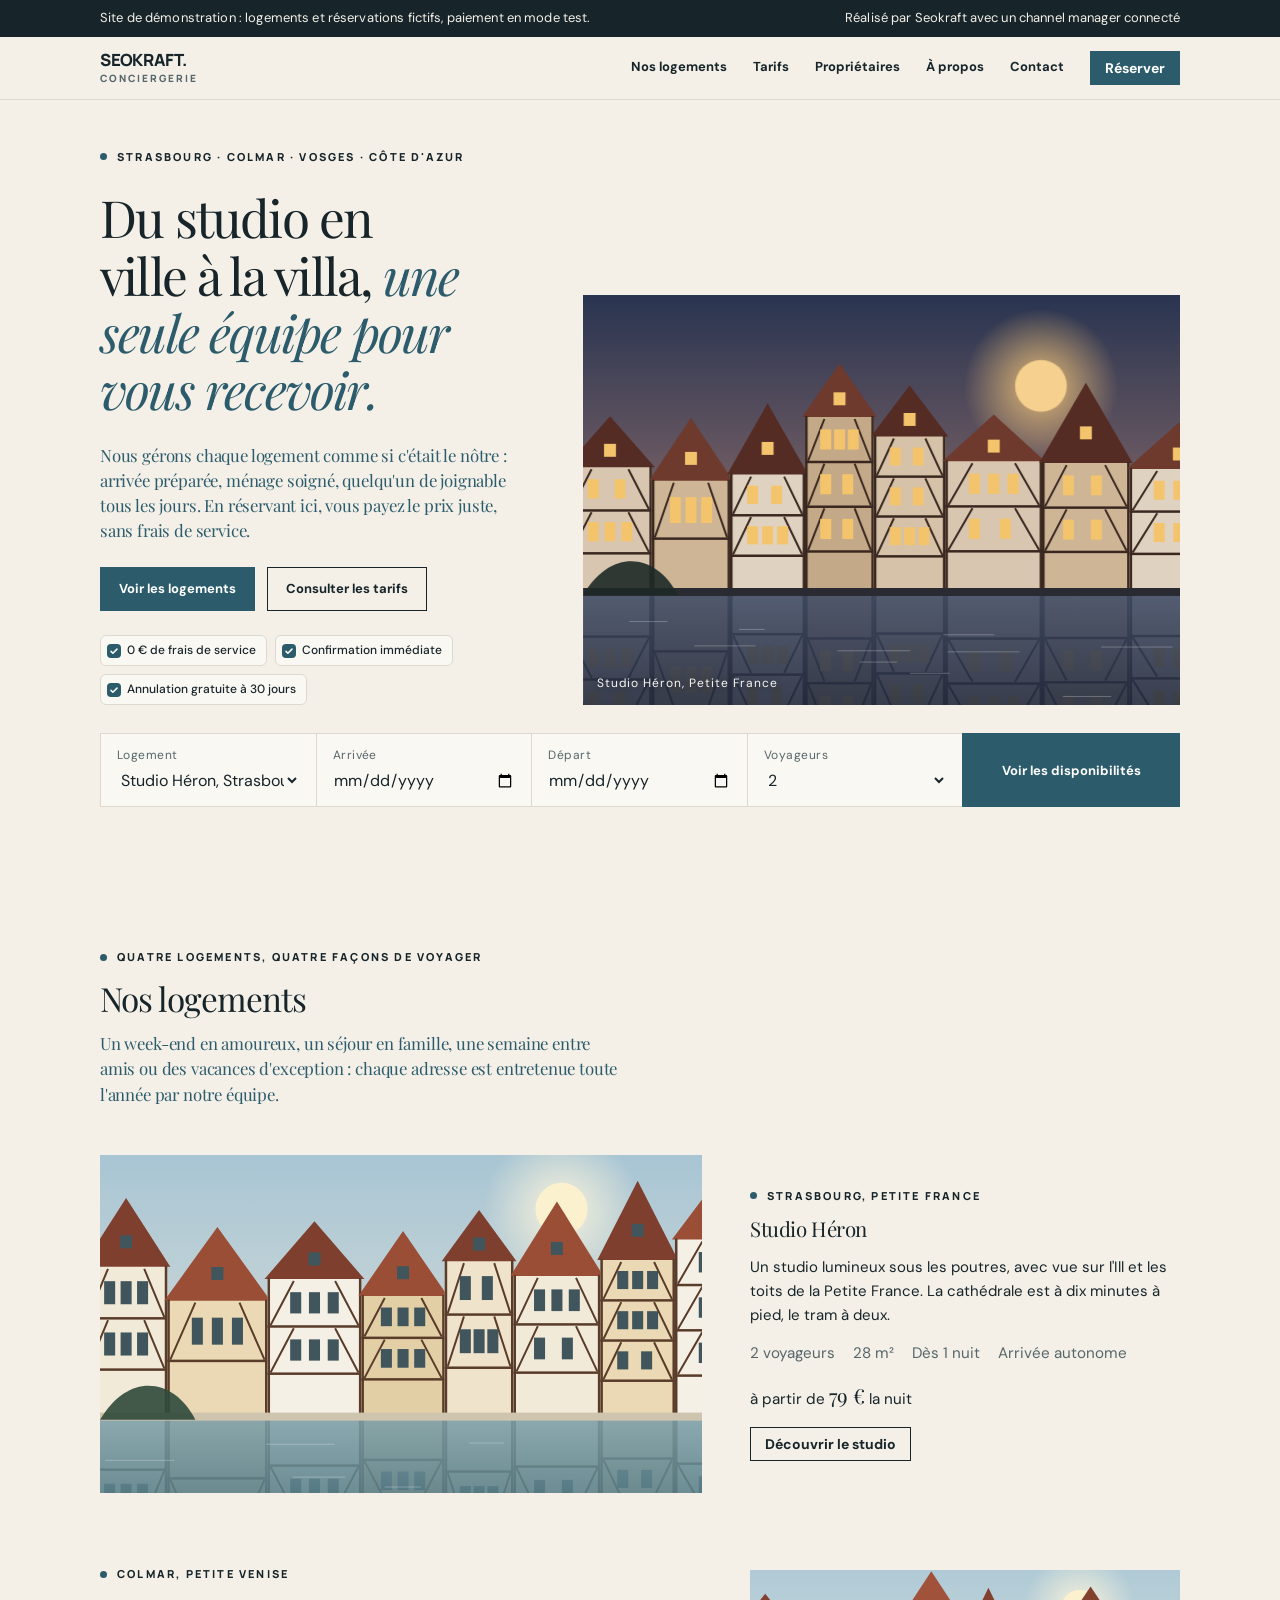
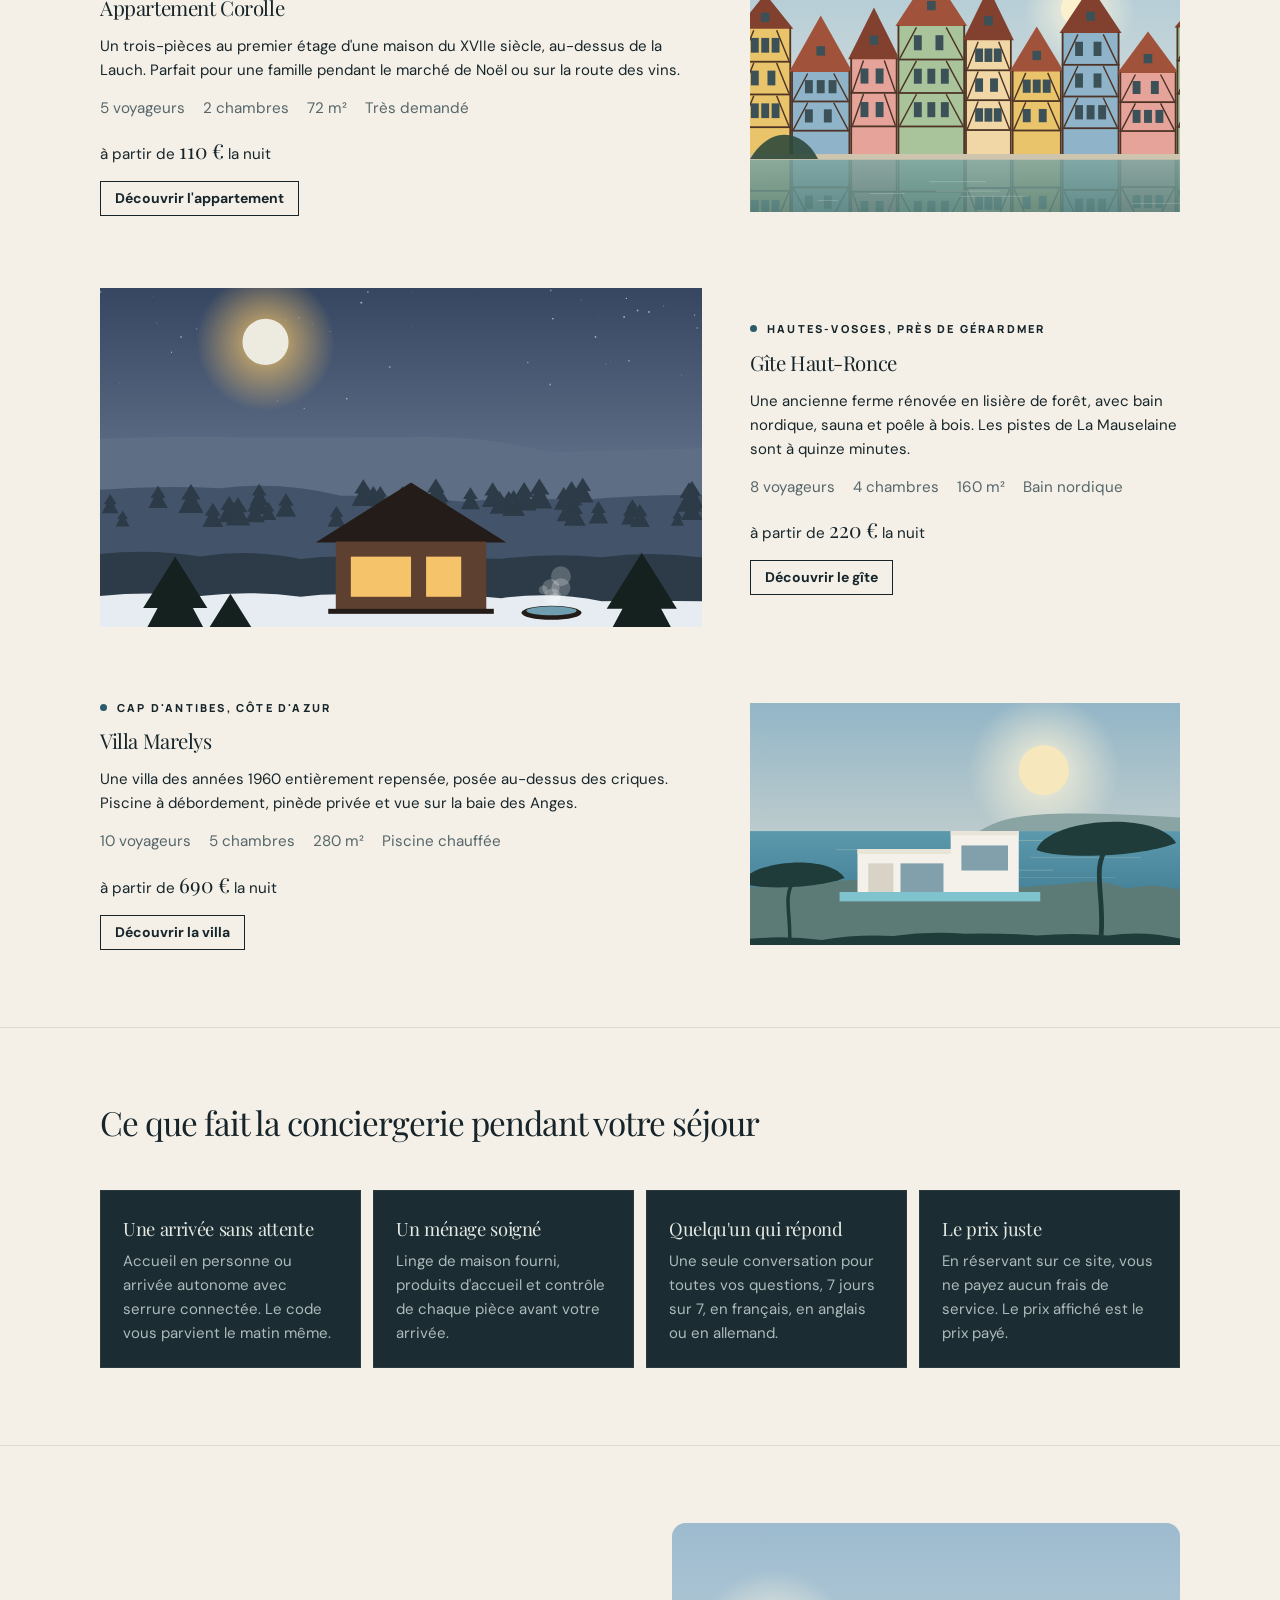
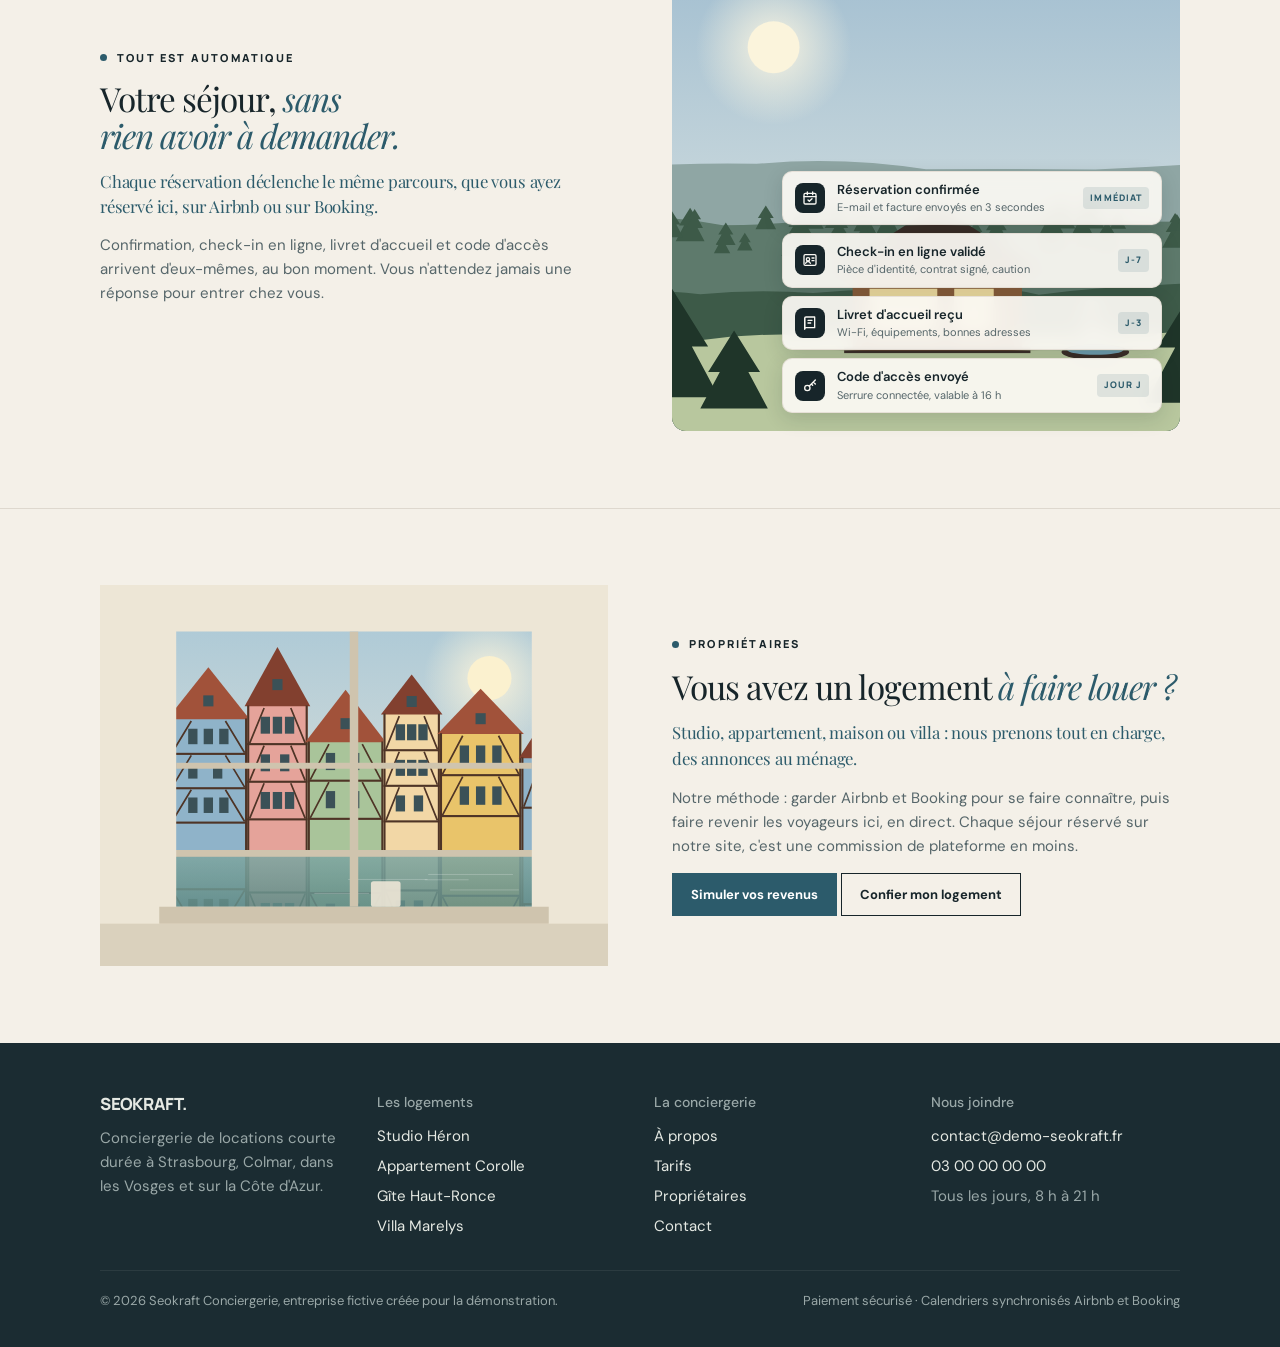
==== commit c7d21ac1: "Add files via upload" ====
--- a/index.html
+++ b/index.html
@@ -150,7 +150,7 @@
       <p class="place">Propriétaires</p>
       <h2>Vous avez un logement <em style="color:var(--accent)">à faire louer&nbsp;?</em></h2>
       <p class="lede">Studio, appartement, maison ou villa : nous prenons tout en charge, des annonces au ménage.</p>
-      <p class="muted">Notre méthode : garder Airbnb et Booking pour se faire connaître, puis faire revenir les voyageurs ici, en direct. Chaque séjour réservé sur votre site, c'est une commission de plateforme en moins.</p>
+      <p class="muted">Notre méthode : garder Airbnb et Booking pour se faire connaître, puis faire revenir les voyageurs ici, en direct. Chaque séjour réservé sur notre site, c'est une commission de plateforme en moins.</p>
       <p><a class="btn" href="proprietaires.html#simulateur">Simuler vos revenus</a> <a class="btn ghost" href="proprietaires.html">Confier mon logement</a></p>
     </div>
   </div>
--- a/assets/site.css
+++ b/assets/site.css
@@ -423,3 +423,18 @@
 .prose { align-content: start; }
 .pillars.three { grid-template-columns: repeat(auto-fit, minmax(min(100%, 300px), 1fr)); }
 @media (min-width: 980px) { .pillars.three { grid-template-columns: repeat(3, minmax(0, 1fr)); } }
+
+/* Simulateur multi-logements */
+.units-head { display: flex; justify-content: space-between; align-items: baseline; gap: 12px; }
+.units { display: grid; gap: 10px; }
+.unit { border: 1px solid var(--line); border-radius: 10px; padding: 12px 14px 14px; background: var(--ground); display: grid; gap: 10px; }
+.unit-top { display: flex; justify-content: space-between; align-items: center; gap: 12px; }
+.unit-n { font-family: var(--label); font-size: 0.625rem; font-weight: 800; letter-spacing: 0.2em; text-transform: uppercase; }
+.unit-del { background: none; border: 0; color: var(--muted); font: 500 0.8125rem var(--body); cursor: pointer; text-decoration: underline; padding: 4px; }
+.unit-del:hover { color: var(--ink); }
+.unit .field input, .unit .field select { background: var(--surface); }
+#u-add { justify-self: start; }
+.tcap { caption-side: top; text-align: left; font-size: 0.8125rem; font-weight: 600; padding: 12px 16px 4px; }
+.sim-table td.gain { color: var(--accent); font-weight: 600; }
+
+.sim-table thead th { white-space: nowrap; }
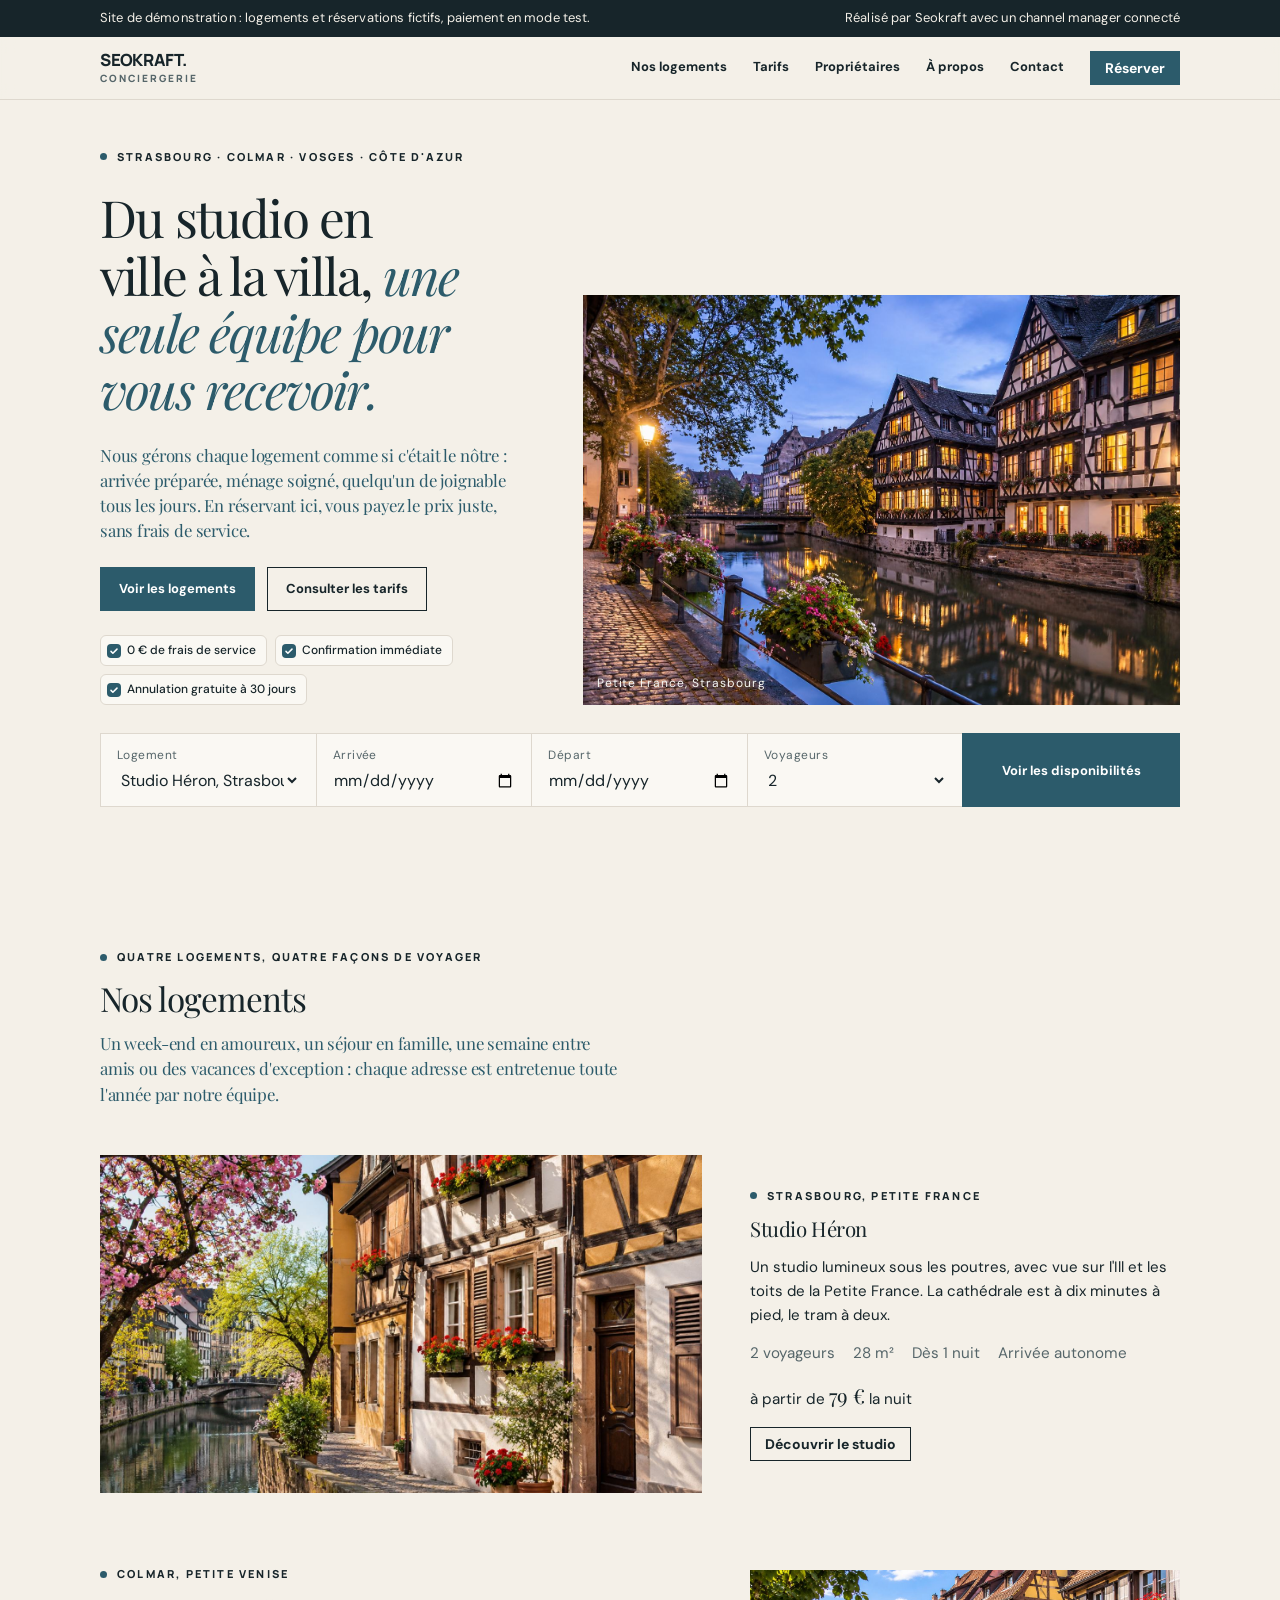
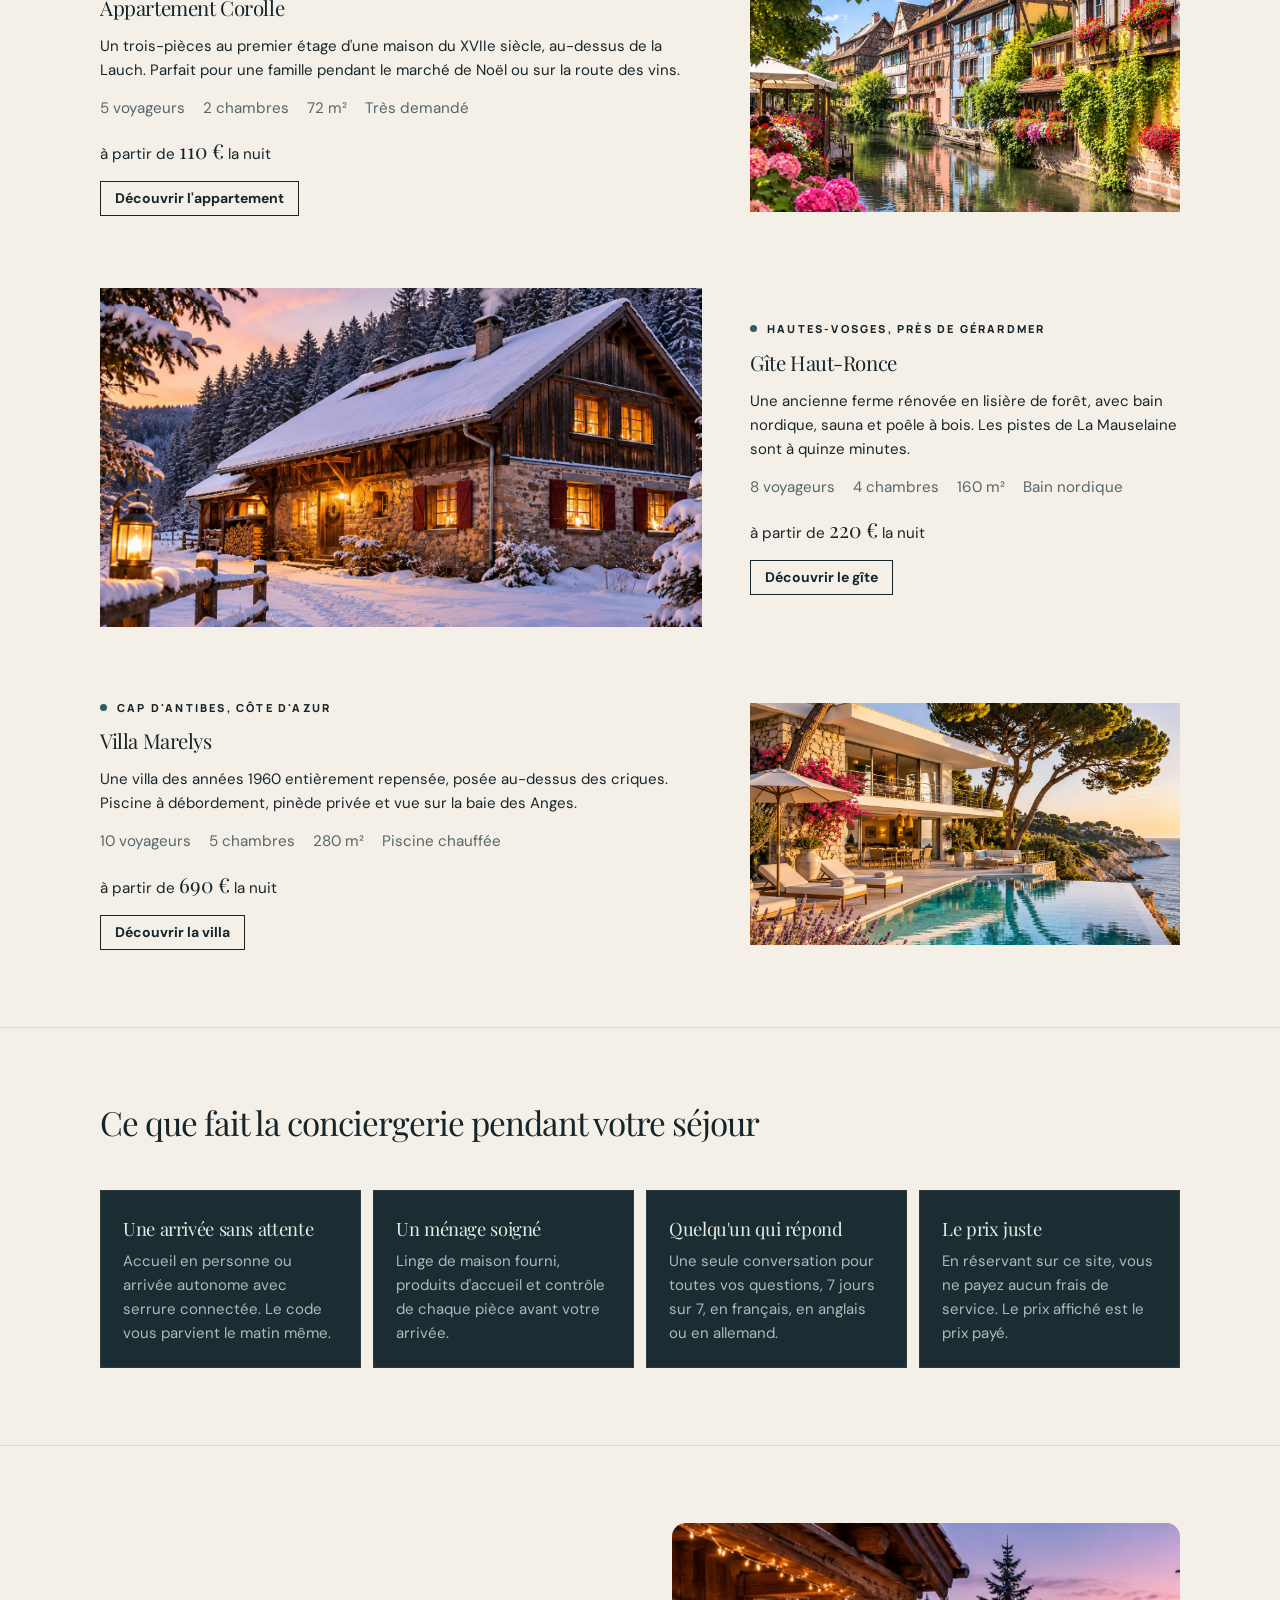
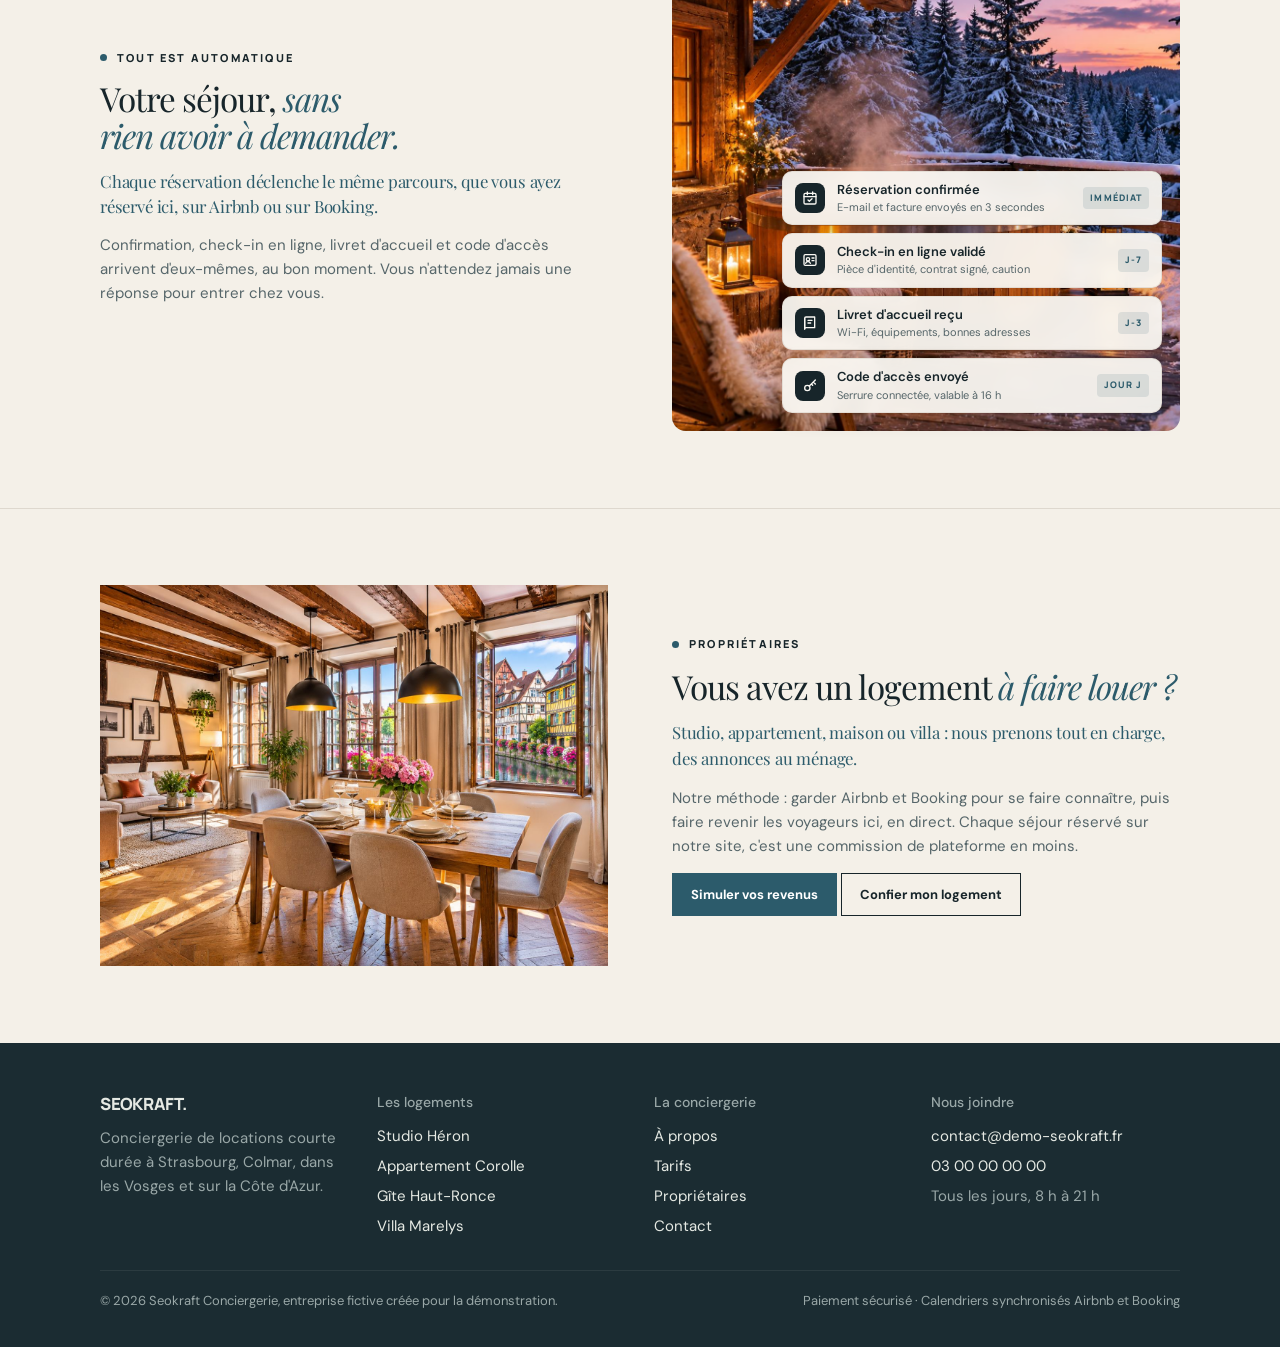
==== commit 9a9348dd: "Add files via upload" ====
--- a/index.html
+++ b/index.html
@@ -34,7 +34,7 @@
       <ul class="ticks"><li>0 € de frais de service</li><li>Confirmation immédiate</li><li>Annulation gratuite à 30 jours</li></ul>
     </div>
     <div class="hero-plate">
-      <div class="plate" data-plate="ville" data-time="soir" aria-label="Maisons à colombages de la Petite France au crépuscule, reflétées dans l'Ill"><span class="tag">Studio Héron, Petite France</span></div>
+      <div class="plate" data-img="accueil" data-plate="ville" data-time="soir" aria-label="Maisons à colombages de la Petite France au crépuscule, reflétées dans l'Ill"><span class="tag">Petite France, Strasbourg</span></div>
     </div>
   </div>
   <div class="wrap">
@@ -62,7 +62,7 @@
     </div>
     <div class="homes">
       <article class="home-row">
-        <div class="plate-col"><div class="plate wide" data-plate="ville" data-time="jour" aria-label="Façades à colombages de la Petite France au bord de l'Ill"></div></div>
+        <div class="plate-col"><div class="plate wide" data-img="heron-1" data-plate="ville" data-time="jour" aria-label="Façades à colombages au bord de l'Ill, à Strasbourg"></div></div>
         <div class="home-info">
           <p class="place">Strasbourg, Petite France</p>
           <h3>Studio Héron</h3>
@@ -73,7 +73,7 @@
         </div>
       </article>
       <article class="home-row">
-        <div class="plate-col"><div class="plate wide" data-plate="ville" data-time="colmar" aria-label="Maisons colorées de la Petite Venise à Colmar"></div></div>
+        <div class="plate-col"><div class="plate wide" data-img="corolle-1" data-plate="ville" data-time="colmar" aria-label="Maisons colorées de la Petite Venise à Colmar"></div></div>
         <div class="home-info">
           <p class="place">Colmar, Petite Venise</p>
           <h3>Appartement Corolle</h3>
@@ -84,7 +84,7 @@
         </div>
       </article>
       <article class="home-row">
-        <div class="plate-col"><div class="plate wide" data-plate="vosges" data-time="neige" aria-label="Gîte en bois dans les sapins des Vosges, fenêtres éclairées et bain nordique"></div></div>
+        <div class="plate-col"><div data-img="hautronce-1" class="plate wide" data-plate="vosges" data-time="neige" aria-label="Ancienne ferme en pierre et bois sous la neige, fenêtres éclairées"></div></div>
         <div class="home-info">
           <p class="place">Hautes-Vosges, près de Gérardmer</p>
           <h3>Gîte Haut-Ronce</h3>
@@ -95,7 +95,7 @@
         </div>
       </article>
       <article class="home-row">
-        <div class="plate-col"><div class="plate wide" data-plate="mer" data-time="jour" aria-label="Villa Marelys et sa piscine face à la mer"></div></div>
+        <div class="plate-col"><div data-img="marelys-1" class="plate wide" data-plate="mer" data-time="jour" aria-label="Villa Marelys et sa piscine à débordement au-dessus de la mer"></div></div>
         <div class="home-info">
           <p class="place">Cap d'Antibes, Côte d'Azur</p>
           <h3>Villa Marelys</h3>
@@ -132,7 +132,7 @@
       <p class="muted">Confirmation, check-in en ligne, livret d'accueil et code d'accès arrivent d'eux-mêmes, au bon moment. Vous n'attendez jamais une réponse pour entrer chez vous.</p>
     </div>
     <div class="chip-stage">
-      <div class="plate" data-plate="vosges" data-time="jour" aria-label="Le Gîte Haut-Ronce en été, dans les sapins"></div>
+      <div data-img="hautronce-2" class="plate" data-plate="vosges" data-time="jour" aria-label="Le bain nordique du Gîte Haut-Ronce au crépuscule"></div>
       <ul class="chips" aria-label="Les étapes automatiques d'un séjour">
         <li class="chip"><span class="chip-ico" aria-hidden="true"><svg viewBox="0 0 24 24" fill="none" stroke="currentColor" stroke-width="2" stroke-linecap="round" stroke-linejoin="round"><rect x="3" y="5" width="18" height="16" rx="2"/><path d="M16 3v4M8 3v4M3 10h18M9 15l2 2 4-4"/></svg></span><span><strong>Réservation confirmée</strong><small>E-mail et facture envoyés en 3 secondes</small></span><span class="chip-tag">Immédiat</span></li>
         <li class="chip"><span class="chip-ico" aria-hidden="true"><svg viewBox="0 0 24 24" fill="none" stroke="currentColor" stroke-width="2" stroke-linecap="round" stroke-linejoin="round"><rect x="3" y="4" width="18" height="16" rx="2"/><circle cx="9" cy="11" r="2.5"/><path d="M5.5 17c.8-1.8 2-2.7 3.5-2.7s2.7.9 3.5 2.7M15 9h3M15 13h3"/></svg></span><span><strong>Check-in en ligne validé</strong><small>Pièce d'identité, contrat signé, caution</small></span><span class="chip-tag">J-7</span></li>
@@ -145,7 +145,7 @@
 
 <section class="block">
   <div class="wrap split">
-    <div class="plate" data-plate="ville" data-time="colmar" data-view="fenetre" aria-label="Vue sur la Petite Venise depuis une fenêtre de l'appartement"></div>
+    <div class="plate" data-img="corolle-2" data-plate="ville" data-time="colmar" data-view="fenetre" aria-label="Séjour lumineux avec vue sur la Petite Venise"></div>
     <div class="prose" style="align-content:center">
       <p class="place">Propriétaires</p>
       <h2>Vous avez un logement <em style="color:var(--accent)">à faire louer&nbsp;?</em></h2>
@@ -166,6 +166,7 @@
   </div>
   <div class="foot-legal"><span>© <span data-year>2026</span> Seokraft Conciergerie, entreprise fictive créée pour la démonstration.</span><span>Paiement sécurisé · Calendriers synchronisés Airbnb et Booking</span></div>
 </div></footer>
+<script>window.SK_IMG={"accueil": "/assets/img/accueil.jpg", "apropos": "/assets/img/apropos.jpg", "corolle-1": "/assets/img/corolle-1.jpg", "corolle-2": "/assets/img/corolle-2.jpg", "corolle-3": "/assets/img/corolle-3.jpg", "hautronce-1": "/assets/img/hautronce-1.jpg", "hautronce-2": "/assets/img/hautronce-2.jpg", "hautronce-3": "/assets/img/hautronce-3.jpg", "heron-1": "/assets/img/heron-1.jpg", "heron-2": "/assets/img/heron-2.jpg", "heron-3": "/assets/img/heron-3.jpg", "marelys-1": "/assets/img/marelys-1.jpg", "marelys-2": "/assets/img/marelys-2.jpg", "marelys-3": "/assets/img/marelys-3.jpg", "proprietaires": "/assets/img/proprietaires.jpg", "strasbourg-soir": "/assets/img/strasbourg-soir.jpg"};</script>
 <script src="/assets/plates.js"></script>
 <script src="/assets/site.js"></script>
 </body>
--- a/assets/site.css
+++ b/assets/site.css
@@ -438,3 +438,6 @@
 .sim-table td.gain { color: var(--accent); font-weight: 600; }
 
 .sim-table thead th { white-space: nowrap; }
+
+.plate-photo { position: absolute; inset: 0; width: 100%; height: 100%; object-fit: cover; display: block; }
+.plate.has-photo { background: var(--line); }
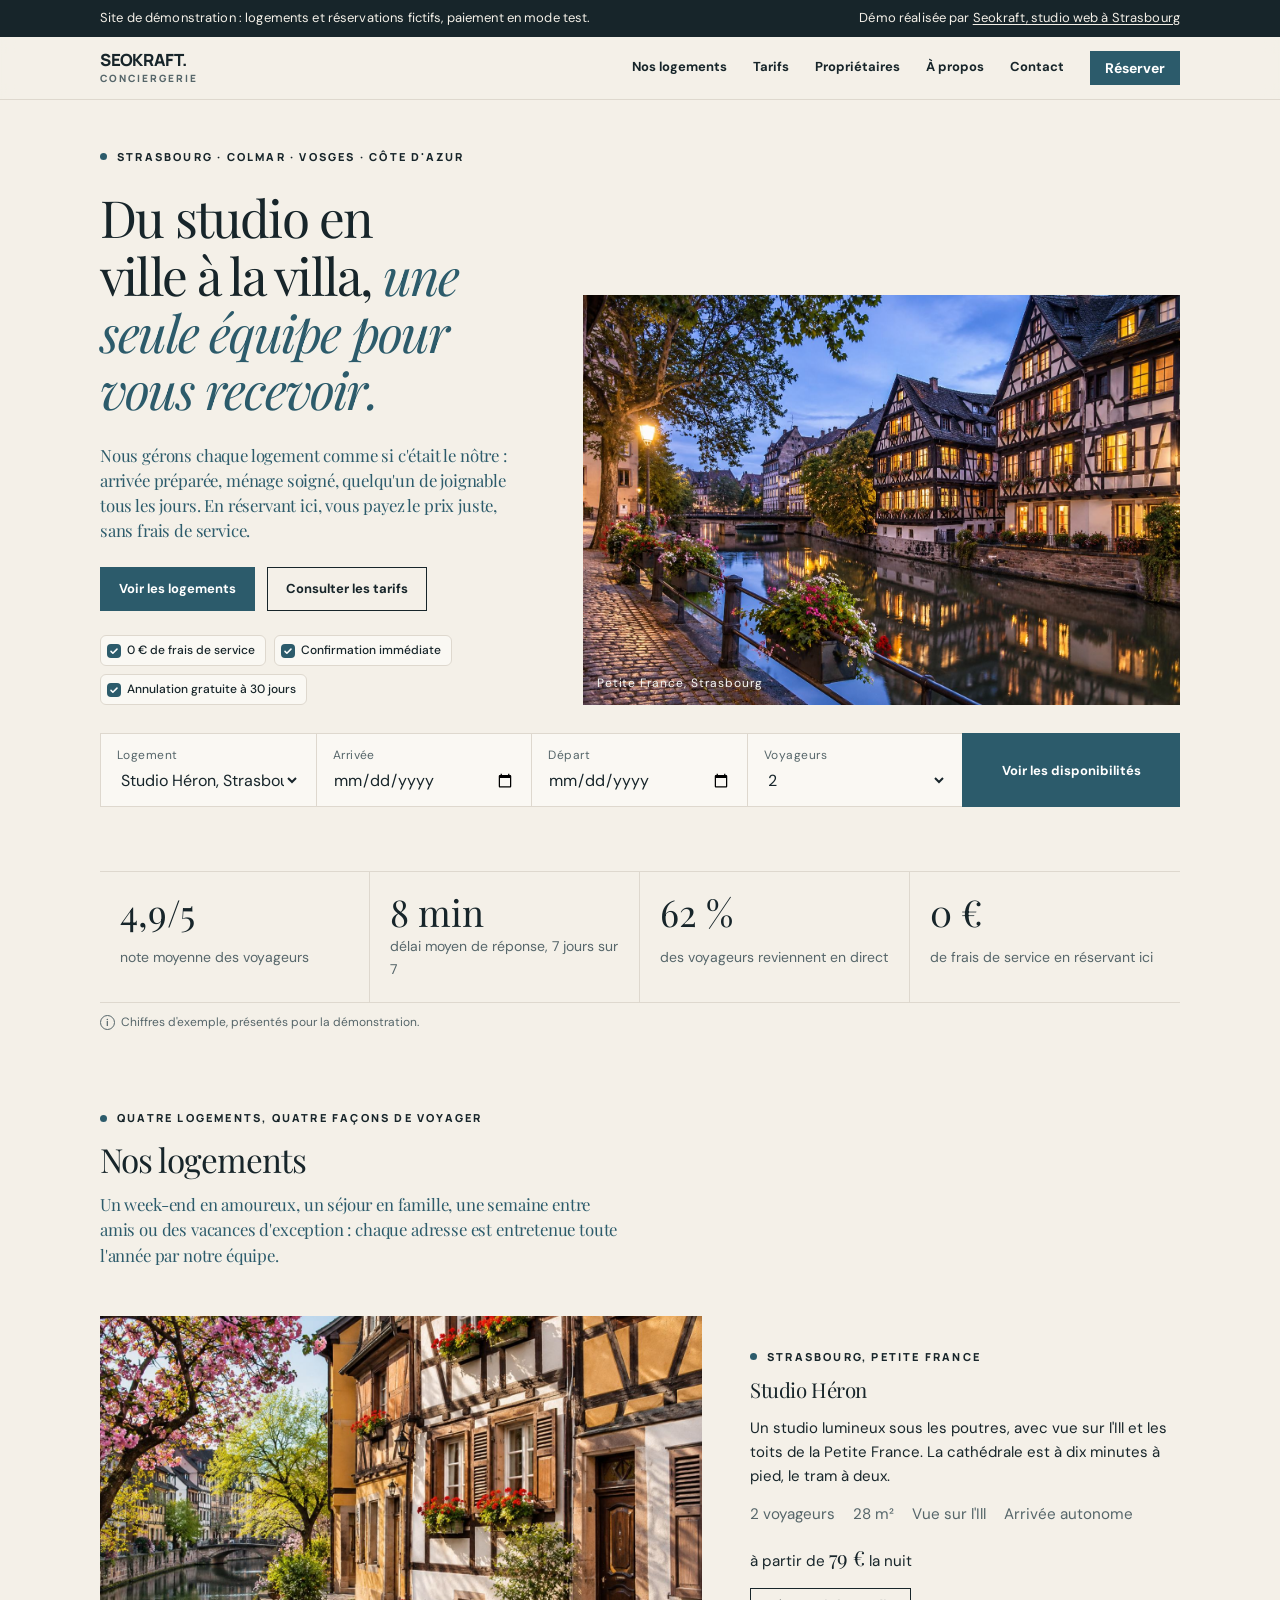
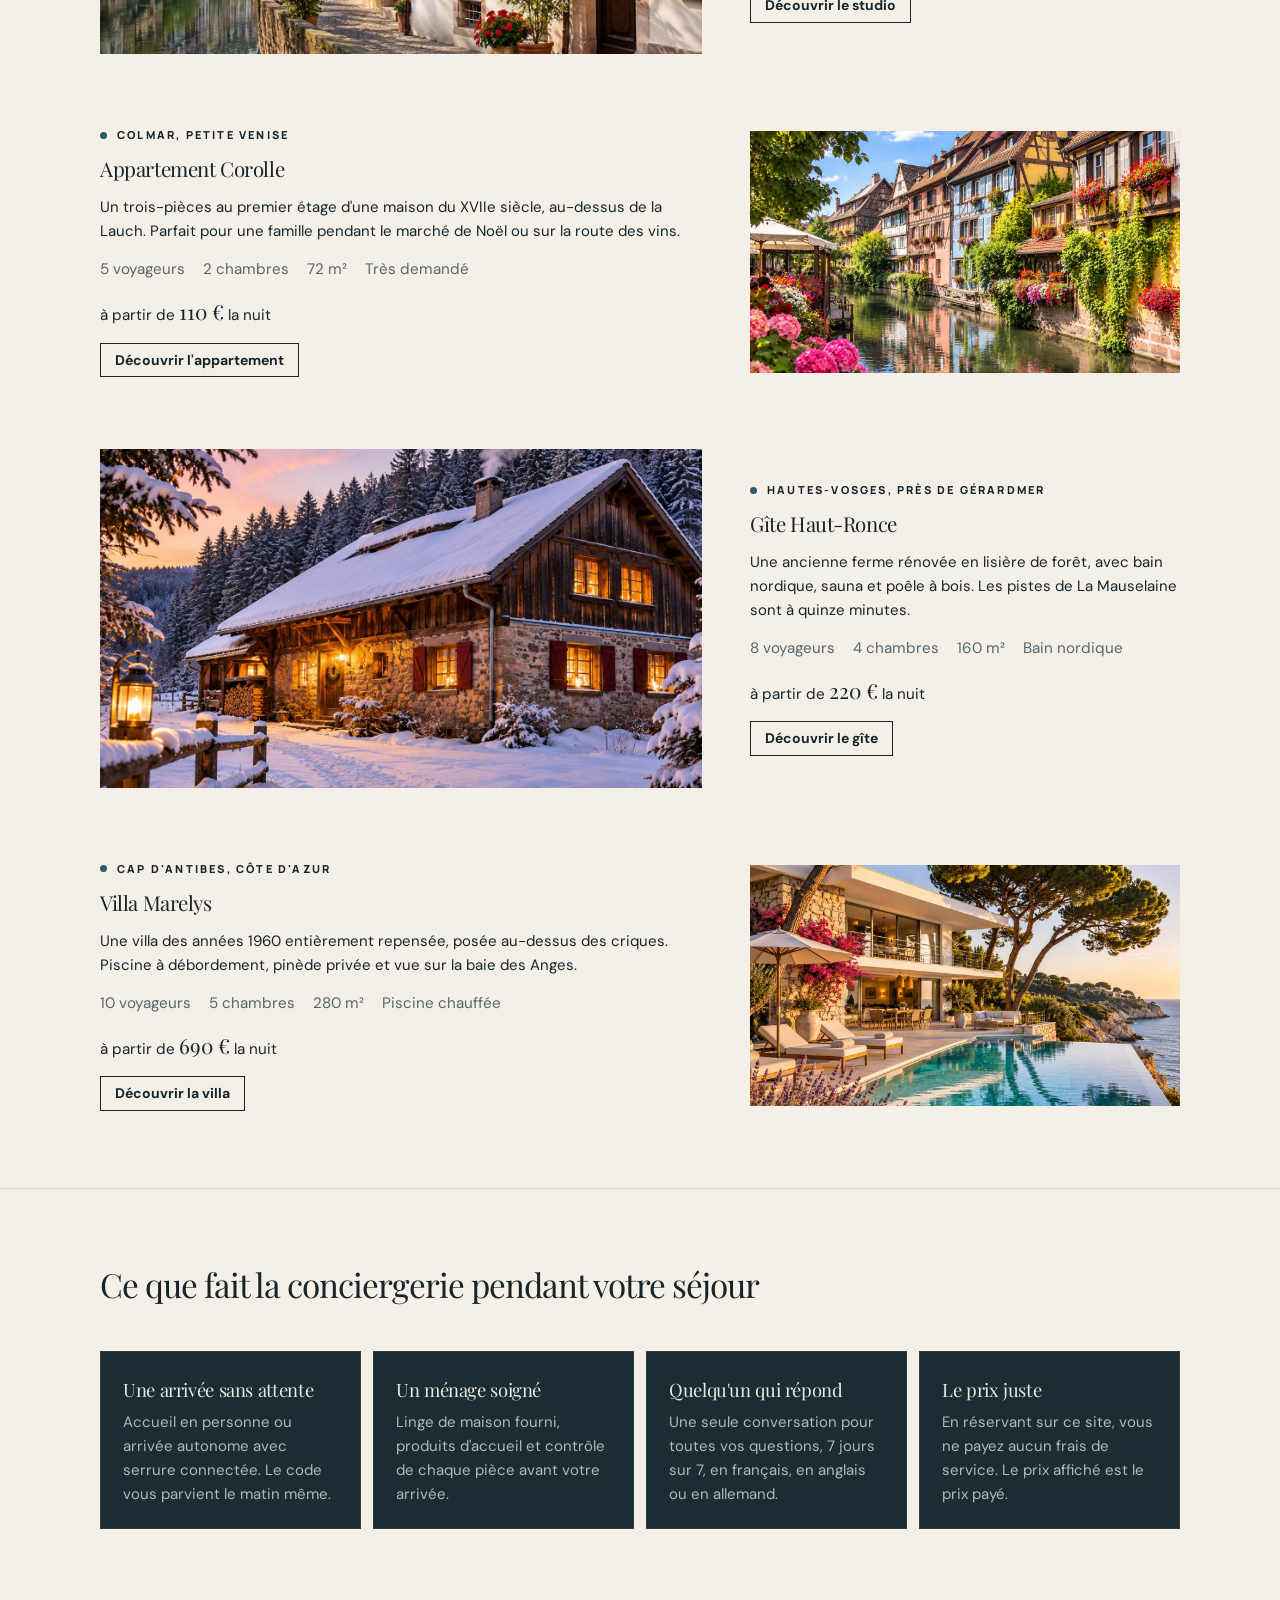
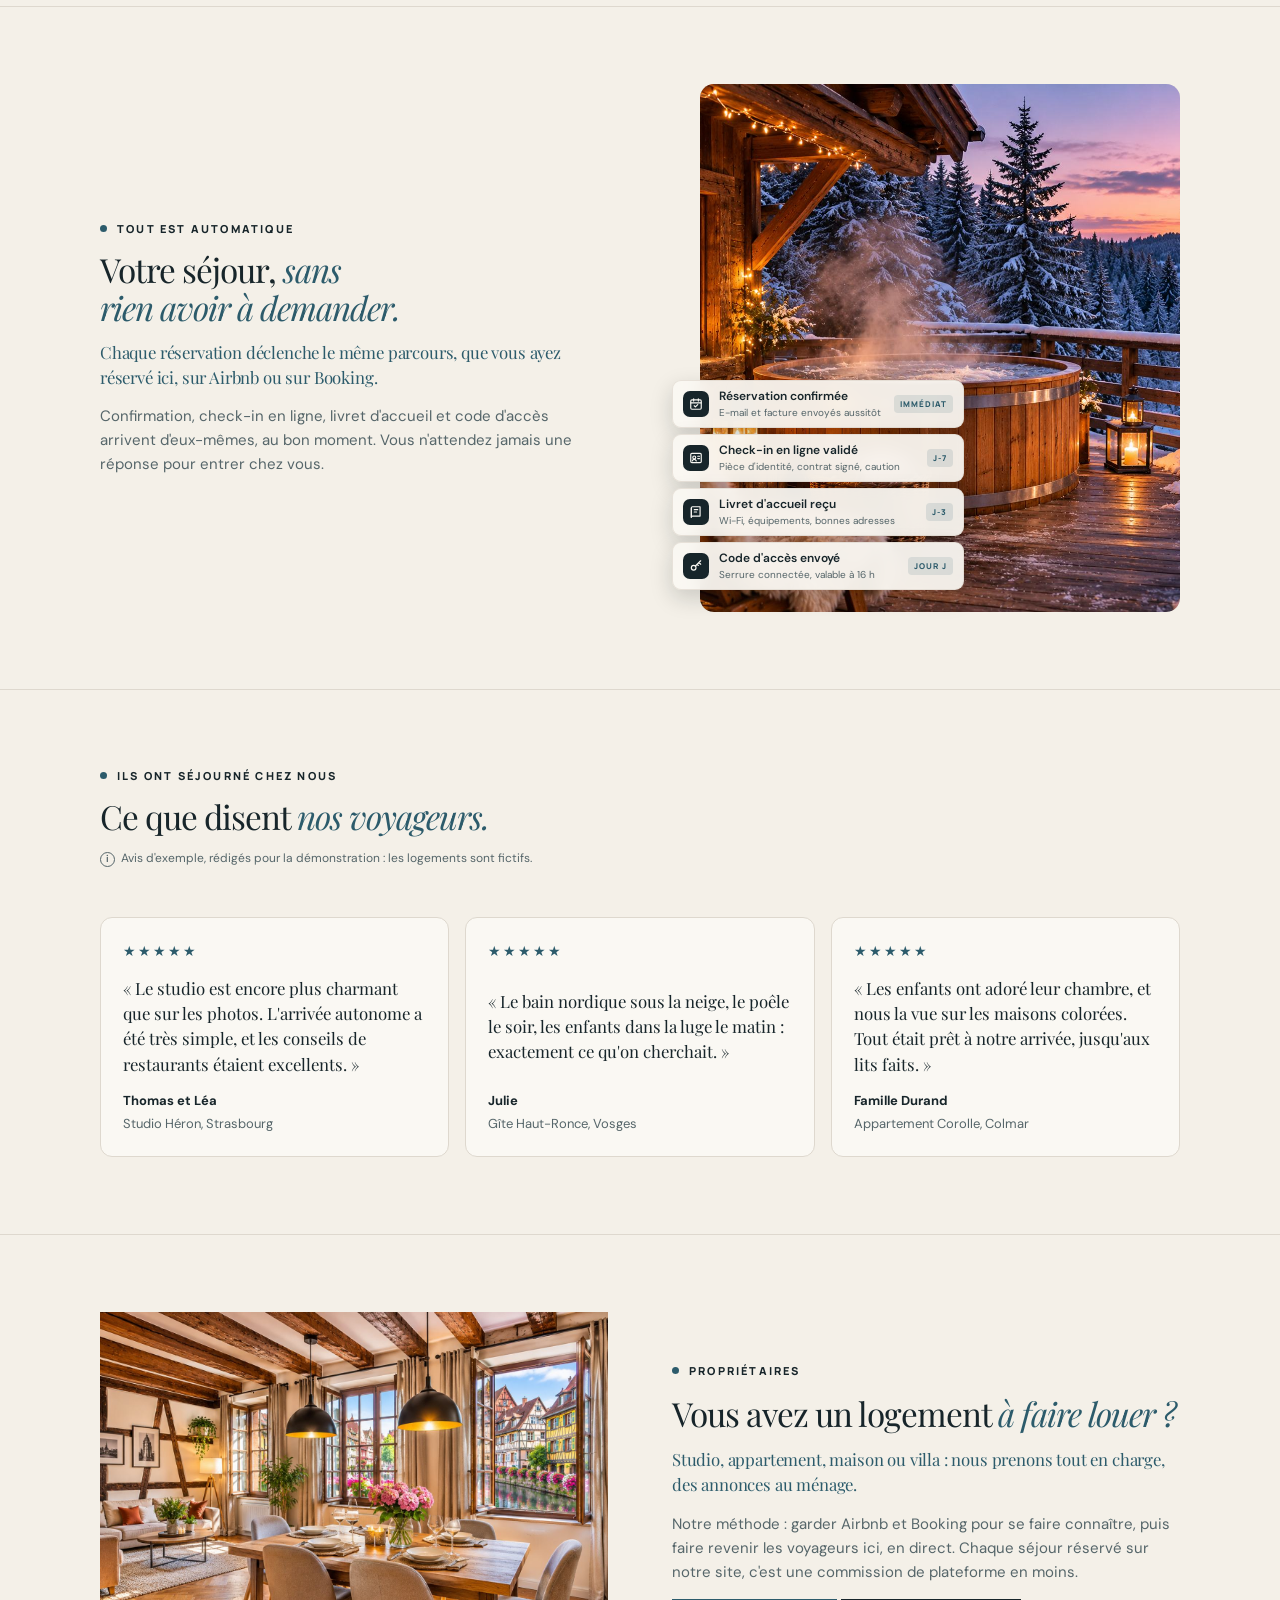
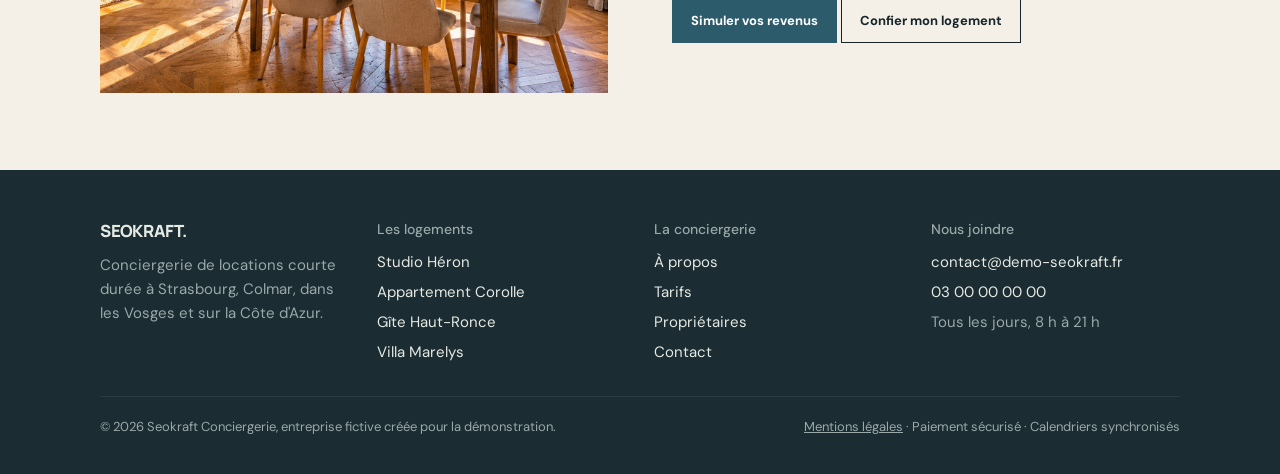
==== commit c6082d61: "Add files via upload" ====
--- a/index.html
+++ b/index.html
@@ -3,22 +3,71 @@
 <head>
 <meta charset="utf-8">
 <meta name="viewport" content="width=device-width, initial-scale=1, viewport-fit=cover">
-<title>Seokraft Conciergerie</title>
-<meta name="description" content="Studio à Strasbourg, appartement à Colmar, gîte dans les Vosges, villa sur la Côte d'Azur : quatre logements à réserver en direct, sans frais de service.">
+<title>Locations de vacances en Alsace et Côte d'Azur · Seokraft</title>
+<meta name="description" content="Studio à Strasbourg, appartement à Colmar, gîte dans les Vosges, villa au Cap d'Antibes : réservez en direct, sans frais de service, avec une conciergerie locale.">
 <meta name="robots" content="noindex, nofollow">
-<meta property="og:title" content="Seokraft Conciergerie">
-<meta property="og:description" content="Studio à Strasbourg, appartement à Colmar, gîte dans les Vosges, villa sur la Côte d'Azur : quatre logements à réserver en direct, sans frais de service.">
+<link rel="canonical" href="https://demo-seokraft.fr/">
+<meta name="theme-color" content="#F4F0E8">
 <meta property="og:type" content="website">
+<meta property="og:locale" content="fr_FR">
+<meta property="og:site_name" content="Seokraft Conciergerie">
+<meta property="og:title" content="Locations de vacances en Alsace et Côte d'Azur · Seokraft">
+<meta property="og:description" content="Studio à Strasbourg, appartement à Colmar, gîte dans les Vosges, villa au Cap d'Antibes : réservez en direct, sans frais de service, avec une conciergerie locale.">
+<meta property="og:url" content="https://demo-seokraft.fr/">
+<meta property="og:image" content="https://demo-seokraft.fr/assets/og/accueil.jpg">
+<meta property="og:image:width" content="1200">
+<meta property="og:image:height" content="630">
+<meta name="twitter:card" content="summary_large_image">
 <link rel="icon" href="/favicon.svg" type="image/svg+xml">
-<link rel="preconnect" href="https://fonts.googleapis.com"><link rel="preconnect" href="https://fonts.gstatic.com" crossorigin><link rel="stylesheet" href="https://fonts.googleapis.com/css2?family=Playfair+Display:ital,wght@0,400;0,500;1,400&family=DM+Sans:wght@400;500;600;700&family=Manrope:wght@800&display=swap">
+<link rel="preload" href="/assets/fonts/playfair-display-latin-400-normal.woff2" as="font" type="font/woff2" crossorigin>
+<link rel="preload" href="/assets/fonts/dm-sans-latin-400-normal.woff2" as="font" type="font/woff2" crossorigin>
+<link rel="preload" as="image" href="/assets/img/accueil.jpg" fetchpriority="high">
 <link rel="stylesheet" href="/assets/site.css">
+<script type="application/ld+json">
+{
+ "@context": "https://schema.org",
+ "@graph": [
+  {
+   "@type": "Organization",
+   "@id": "https://demo-seokraft.fr/#organisation",
+   "name": "Seokraft Conciergerie",
+   "url": "https://demo-seokraft.fr/",
+   "email": "contact@demo-seokraft.fr",
+   "telephone": "+33 3 00 00 00 00",
+   "areaServed": [
+    "Strasbourg",
+    "Colmar",
+    "Gérardmer",
+    "Antibes"
+   ],
+   "address": {
+    "@type": "PostalAddress",
+    "addressLocality": "Strasbourg",
+    "postalCode": "67000",
+    "addressCountry": "FR"
+   }
+  },
+  {
+   "@type": "WebSite",
+   "@id": "https://demo-seokraft.fr/#site",
+   "name": "Seokraft Conciergerie",
+   "url": "https://demo-seokraft.fr/",
+   "inLanguage": "fr-FR",
+   "publisher": {
+    "@id": "https://demo-seokraft.fr/#organisation"
+   }
+  }
+ ]
+}
+</script>
 </head>
 <body>
-<div class="demo-band"><div class="wrap"><span>Site de démonstration : logements et réservations fictifs, paiement en mode test.</span><span>Réalisé par Seokraft avec un channel manager connecté</span></div></div>
+<a class="skip" href="#main">Aller au contenu</a>
+<div class="demo-band"><div class="wrap"><span>Site de démonstration : logements et réservations fictifs, paiement en mode test.</span><span>Démo réalisée par <a href="https://www.seokraft.fr" rel="noopener">Seokraft, studio web à Strasbourg</a></span></div></div>
 <header class="site-head"><div class="wrap">
   <a class="brand" href="/" aria-label="Seokraft Conciergerie, accueil"><span class="brand-name">Seokraft.</span><span class="brand-sub">Conciergerie</span></a>
   <button class="menu-toggle" type="button" aria-expanded="false" aria-controls="nav">Menu</button>
-  <nav class="nav" id="nav" aria-label="Navigation principale"><a href="logements.html" data-nav-page="logements">Nos logements</a><a href="tarifs.html" data-nav-page="tarifs">Tarifs</a><a href="proprietaires.html" data-nav-page="proprietaires">Propriétaires</a><a href="a-propos.html" data-nav-page="a-propos">À propos</a><a href="contact.html" data-nav-page="contact">Contact</a><a class="btn small" href="logements.html">Réserver</a></nav>
+  <nav class="nav" id="nav" aria-label="Navigation principale"><a href="/logements" data-nav-page="logements">Nos logements</a><a href="/tarifs" data-nav-page="tarifs">Tarifs</a><a href="/proprietaires" data-nav-page="proprietaires">Propriétaires</a><a href="/a-propos" data-nav-page="a-propos">À propos</a><a href="/contact" data-nav-page="contact">Contact</a><a class="btn small" href="/logements">Réserver</a></nav>
 </div></header>
 <main id="main">
 <section class="hero">
@@ -28,8 +77,8 @@
       <h1>Du studio en ville à la villa, <em>une seule équipe pour vous recevoir.</em></h1>
       <p class="lede">Nous gérons chaque logement comme si c'était le nôtre : arrivée préparée, ménage soigné, quelqu'un de joignable tous les jours. En réservant ici, vous payez le prix juste, sans frais de service.</p>
       <div class="hero-actions">
-        <a class="btn" href="logements.html">Voir les logements</a>
-        <a class="btn ghost" href="tarifs.html">Consulter les tarifs</a>
+        <a class="btn" href="/logements">Voir les logements</a>
+        <a class="btn ghost" href="/tarifs">Consulter les tarifs</a>
       </div>
       <ul class="ticks"><li>0 € de frais de service</li><li>Confirmation immédiate</li><li>Annulation gratuite à 30 jours</li></ul>
     </div>
@@ -38,7 +87,7 @@
     </div>
   </div>
   <div class="wrap">
-    <form class="quick" id="quick" data-target="logements.html" aria-label="Vérifier les disponibilités">
+    <form class="quick" id="quick" data-target="/logements/" aria-label="Vérifier les disponibilités">
       <label for="q-home">Logement<select id="q-home">
         <option value="heron">Studio Héron, Strasbourg</option>
         <option value="corolle">Appartement Corolle, Colmar</option>
@@ -53,6 +102,16 @@
   </div>
 </section>
 
+<div class="wrap">
+  <div class="proof" aria-label="La conciergerie en chiffres">
+    <div><strong class="num">4,9/5</strong><span>note moyenne des voyageurs</span></div>
+    <div><strong class="num">8 min</strong><span>délai moyen de réponse, 7 jours sur 7</span></div>
+    <div><strong class="num">62 %</strong><span>des voyageurs reviennent en direct</span></div>
+    <div><strong class="num">0 €</strong><span>de frais de service en réservant ici</span></div>
+  </div>
+  <p class="demo-note" style="margin-top:10px">Chiffres d'exemple, présentés pour la démonstration.</p>
+</div>
+
 <section class="block">
   <div class="wrap">
     <div class="section-head">
@@ -67,9 +126,9 @@
           <p class="place">Strasbourg, Petite France</p>
           <h3>Studio Héron</h3>
           <p>Un studio lumineux sous les poutres, avec vue sur l'Ill et les toits de la Petite France. La cathédrale est à dix minutes à pied, le tram à deux.</p>
-          <ul class="facts"><li>2 voyageurs</li><li>28 m²</li><li>Dès 1 nuit</li><li>Arrivée autonome</li></ul>
+          <ul class="facts"><li>2 voyageurs</li><li>28 m²</li><li>Vue sur l'Ill</li><li>Arrivée autonome</li></ul>
           <p class="from">à partir de <strong class="num">79 €</strong> la nuit</p>
-          <p><a class="btn small ghost" href="logements.html#heron">Découvrir le studio</a></p>
+          <p><a class="btn small ghost" href="/logements/studio-heron">Découvrir le studio</a></p>
         </div>
       </article>
       <article class="home-row">
@@ -80,7 +139,7 @@
           <p>Un trois-pièces au premier étage d'une maison du XVIIe siècle, au-dessus de la Lauch. Parfait pour une famille pendant le marché de Noël ou sur la route des vins.</p>
           <ul class="facts"><li>5 voyageurs</li><li>2 chambres</li><li>72 m²</li><li>Très demandé</li></ul>
           <p class="from">à partir de <strong class="num">110 €</strong> la nuit</p>
-          <p><a class="btn small ghost" href="logements.html#corolle">Découvrir l'appartement</a></p>
+          <p><a class="btn small ghost" href="/logements/appartement-corolle">Découvrir l'appartement</a></p>
         </div>
       </article>
       <article class="home-row">
@@ -91,7 +150,7 @@
           <p>Une ancienne ferme rénovée en lisière de forêt, avec bain nordique, sauna et poêle à bois. Les pistes de La Mauselaine sont à quinze minutes.</p>
           <ul class="facts"><li>8 voyageurs</li><li>4 chambres</li><li>160 m²</li><li>Bain nordique</li></ul>
           <p class="from">à partir de <strong class="num">220 €</strong> la nuit</p>
-          <p><a class="btn small ghost" href="logements.html#hautronce">Découvrir le gîte</a></p>
+          <p><a class="btn small ghost" href="/logements/gite-haut-ronce">Découvrir le gîte</a></p>
         </div>
       </article>
       <article class="home-row">
@@ -102,7 +161,7 @@
           <p>Une villa des années 1960 entièrement repensée, posée au-dessus des criques. Piscine à débordement, pinède privée et vue sur la baie des Anges.</p>
           <ul class="facts"><li>10 voyageurs</li><li>5 chambres</li><li>280 m²</li><li>Piscine chauffée</li></ul>
           <p class="from">à partir de <strong class="num">690 €</strong> la nuit</p>
-          <p><a class="btn small ghost" href="logements.html#marelys">Découvrir la villa</a></p>
+          <p><a class="btn small ghost" href="/logements/villa-marelys">Découvrir la villa</a></p>
         </div>
       </article>
     </div>
@@ -134,11 +193,26 @@
     <div class="chip-stage">
       <div data-img="hautronce-2" class="plate" data-plate="vosges" data-time="jour" aria-label="Le bain nordique du Gîte Haut-Ronce au crépuscule"></div>
       <ul class="chips" aria-label="Les étapes automatiques d'un séjour">
-        <li class="chip"><span class="chip-ico" aria-hidden="true"><svg viewBox="0 0 24 24" fill="none" stroke="currentColor" stroke-width="2" stroke-linecap="round" stroke-linejoin="round"><rect x="3" y="5" width="18" height="16" rx="2"/><path d="M16 3v4M8 3v4M3 10h18M9 15l2 2 4-4"/></svg></span><span><strong>Réservation confirmée</strong><small>E-mail et facture envoyés en 3 secondes</small></span><span class="chip-tag">Immédiat</span></li>
+        <li class="chip"><span class="chip-ico" aria-hidden="true"><svg viewBox="0 0 24 24" fill="none" stroke="currentColor" stroke-width="2" stroke-linecap="round" stroke-linejoin="round"><rect x="3" y="5" width="18" height="16" rx="2"/><path d="M16 3v4M8 3v4M3 10h18M9 15l2 2 4-4"/></svg></span><span><strong>Réservation confirmée</strong><small>E-mail et facture envoyés aussitôt</small></span><span class="chip-tag">Immédiat</span></li>
         <li class="chip"><span class="chip-ico" aria-hidden="true"><svg viewBox="0 0 24 24" fill="none" stroke="currentColor" stroke-width="2" stroke-linecap="round" stroke-linejoin="round"><rect x="3" y="4" width="18" height="16" rx="2"/><circle cx="9" cy="11" r="2.5"/><path d="M5.5 17c.8-1.8 2-2.7 3.5-2.7s2.7.9 3.5 2.7M15 9h3M15 13h3"/></svg></span><span><strong>Check-in en ligne validé</strong><small>Pièce d'identité, contrat signé, caution</small></span><span class="chip-tag">J-7</span></li>
         <li class="chip"><span class="chip-ico" aria-hidden="true"><svg viewBox="0 0 24 24" fill="none" stroke="currentColor" stroke-width="2" stroke-linecap="round" stroke-linejoin="round"><path d="M4 5a2 2 0 0 1 2-2h13v16H6a2 2 0 0 0-2 2z"/><path d="M4 21V5M9 8h6M9 12h4"/></svg></span><span><strong>Livret d'accueil reçu</strong><small>Wi-Fi, équipements, bonnes adresses</small></span><span class="chip-tag">J-3</span></li>
         <li class="chip"><span class="chip-ico" aria-hidden="true"><svg viewBox="0 0 24 24" fill="none" stroke="currentColor" stroke-width="2" stroke-linecap="round" stroke-linejoin="round"><circle cx="8" cy="15" r="4"/><path d="M11 12l9-9M17 6l3 3M14 9l2 2"/></svg></span><span><strong>Code d'accès envoyé</strong><small>Serrure connectée, valable à 16 h</small></span><span class="chip-tag">Jour J</span></li>
       </ul>
+    </div>
+  </div>
+</section>
+
+<section class="block" aria-labelledby="avis-home">
+  <div class="wrap">
+    <div class="section-head">
+      <p class="place">Ils ont séjourné chez nous</p>
+      <h2 id="avis-home">Ce que disent <em style="color:var(--accent)">nos voyageurs.</em></h2>
+      <p class="demo-note">Avis d'exemple, rédigés pour la démonstration : les logements sont fictifs.</p>
+    </div>
+    <div class="reviews">
+      <figure class="review"><span class="stars" aria-label="5 sur 5">★★★★★</span><blockquote>« Le studio est encore plus charmant que sur les photos. L'arrivée autonome a été très simple, et les conseils de restaurants étaient excellents. »</blockquote><figcaption><strong>Thomas et Léa</strong><span>Studio Héron, Strasbourg</span></figcaption></figure>
+      <figure class="review"><span class="stars" aria-label="5 sur 5">★★★★★</span><blockquote>« Le bain nordique sous la neige, le poêle le soir, les enfants dans la luge le matin : exactement ce qu'on cherchait. »</blockquote><figcaption><strong>Julie</strong><span>Gîte Haut-Ronce, Vosges</span></figcaption></figure>
+      <figure class="review"><span class="stars" aria-label="5 sur 5">★★★★★</span><blockquote>« Les enfants ont adoré leur chambre, et nous la vue sur les maisons colorées. Tout était prêt à notre arrivée, jusqu'aux lits faits. »</blockquote><figcaption><strong>Famille Durand</strong><span>Appartement Corolle, Colmar</span></figcaption></figure>
     </div>
   </div>
 </section>
@@ -151,7 +225,7 @@
       <h2>Vous avez un logement <em style="color:var(--accent)">à faire louer&nbsp;?</em></h2>
       <p class="lede">Studio, appartement, maison ou villa : nous prenons tout en charge, des annonces au ménage.</p>
       <p class="muted">Notre méthode : garder Airbnb et Booking pour se faire connaître, puis faire revenir les voyageurs ici, en direct. Chaque séjour réservé sur notre site, c'est une commission de plateforme en moins.</p>
-      <p><a class="btn" href="proprietaires.html#simulateur">Simuler vos revenus</a> <a class="btn ghost" href="proprietaires.html">Confier mon logement</a></p>
+      <p><a class="btn" href="/proprietaires#simulateur">Simuler vos revenus</a> <a class="btn ghost" href="/proprietaires">Confier mon logement</a></p>
     </div>
   </div>
 </section>
@@ -160,14 +234,14 @@
 <footer class="site-foot"><div class="wrap">
   <div class="foot-cols">
     <div><p class="brand-name">Seokraft.</p><p class="muted" style="max-width:32ch;margin-top:8px">Conciergerie de locations courte durée à Strasbourg, Colmar, dans les Vosges et sur la Côte d'Azur.</p></div>
-    <div><h4>Les logements</h4><ul><li><a href="logements.html#heron">Studio Héron</a></li><li><a href="logements.html#corolle">Appartement Corolle</a></li><li><a href="logements.html#hautronce">Gîte Haut-Ronce</a></li><li><a href="logements.html#marelys">Villa Marelys</a></li></ul></div>
-    <div><h4>La conciergerie</h4><ul><li><a href="a-propos.html">À propos</a></li><li><a href="tarifs.html">Tarifs</a></li><li><a href="proprietaires.html">Propriétaires</a></li><li><a href="contact.html">Contact</a></li></ul></div>
+    <div><h4>Les logements</h4><ul><li><a href="/logements/studio-heron">Studio Héron</a></li><li><a href="/logements/appartement-corolle">Appartement Corolle</a></li><li><a href="/logements/gite-haut-ronce">Gîte Haut-Ronce</a></li><li><a href="/logements/villa-marelys">Villa Marelys</a></li></ul></div>
+    <div><h4>La conciergerie</h4><ul><li><a href="/a-propos">À propos</a></li><li><a href="/tarifs">Tarifs</a></li><li><a href="/proprietaires">Propriétaires</a></li><li><a href="/contact">Contact</a></li></ul></div>
     <div><h4>Nous joindre</h4><ul><li>contact@demo-seokraft.fr</li><li class="num">03 00 00 00 00</li><li class="muted">Tous les jours, 8 h à 21 h</li></ul></div>
   </div>
-  <div class="foot-legal"><span>© <span data-year>2026</span> Seokraft Conciergerie, entreprise fictive créée pour la démonstration.</span><span>Paiement sécurisé · Calendriers synchronisés Airbnb et Booking</span></div>
+  <div class="foot-legal"><span>© <span data-year>2026</span> Seokraft Conciergerie, entreprise fictive créée pour la démonstration.</span><span><a href="/mentions-legales">Mentions légales</a> · Paiement sécurisé · Calendriers synchronisés</span></div>
 </div></footer>
 <script>window.SK_IMG={"accueil": "/assets/img/accueil.jpg", "apropos": "/assets/img/apropos.jpg", "corolle-1": "/assets/img/corolle-1.jpg", "corolle-2": "/assets/img/corolle-2.jpg", "corolle-3": "/assets/img/corolle-3.jpg", "hautronce-1": "/assets/img/hautronce-1.jpg", "hautronce-2": "/assets/img/hautronce-2.jpg", "hautronce-3": "/assets/img/hautronce-3.jpg", "heron-1": "/assets/img/heron-1.jpg", "heron-2": "/assets/img/heron-2.jpg", "heron-3": "/assets/img/heron-3.jpg", "marelys-1": "/assets/img/marelys-1.jpg", "marelys-2": "/assets/img/marelys-2.jpg", "marelys-3": "/assets/img/marelys-3.jpg", "proprietaires": "/assets/img/proprietaires.jpg", "strasbourg-soir": "/assets/img/strasbourg-soir.jpg"};</script>
-<script src="/assets/plates.js"></script>
-<script src="/assets/site.js"></script>
+<script src="/assets/plates.js" defer></script>
+<script src="/assets/site.js" defer></script>
 </body>
 </html>
--- a/assets/site.css
+++ b/assets/site.css
@@ -1,3 +1,13 @@
+/* Polices hébergées sur le site (pas d'appel à Google Fonts : plus rapide et conforme RGPD) */
+@font-face { font-family: "Playfair Display"; font-style: normal; font-weight: 400; font-display: swap; src: url("/assets/fonts/playfair-display-latin-400-normal.woff2") format("woff2"); }
+@font-face { font-family: "Playfair Display"; font-style: italic; font-weight: 400; font-display: swap; src: url("/assets/fonts/playfair-display-latin-400-italic.woff2") format("woff2"); }
+@font-face { font-family: "Playfair Display"; font-style: normal; font-weight: 500; font-display: swap; src: url("/assets/fonts/playfair-display-latin-500-normal.woff2") format("woff2"); }
+@font-face { font-family: "DM Sans"; font-style: normal; font-weight: 400; font-display: swap; src: url("/assets/fonts/dm-sans-latin-400-normal.woff2") format("woff2"); }
+@font-face { font-family: "DM Sans"; font-style: normal; font-weight: 500; font-display: swap; src: url("/assets/fonts/dm-sans-latin-500-normal.woff2") format("woff2"); }
+@font-face { font-family: "DM Sans"; font-style: normal; font-weight: 600; font-display: swap; src: url("/assets/fonts/dm-sans-latin-600-normal.woff2") format("woff2"); }
+@font-face { font-family: "DM Sans"; font-style: normal; font-weight: 700; font-display: swap; src: url("/assets/fonts/dm-sans-latin-700-normal.woff2") format("woff2"); }
+@font-face { font-family: "Manrope"; font-style: normal; font-weight: 800; font-display: swap; src: url("/assets/fonts/manrope-latin-800-normal.woff2") format("woff2"); }
+
 /* Seokraft Conciergerie — maisons de caractère, réservation en direct.
    Layout: colonne éditoriale alignée à gauche, planches illustrées façon affiche de voyage, marge de 16px minimum. */
 :root {
@@ -441,3 +451,147 @@
 
 .plate-photo { position: absolute; inset: 0; width: 100%; height: 100%; object-fit: cover; display: block; }
 .plate.has-photo { background: var(--line); }
+
+/* Cartes notification : compactes, en débord du bord gauche, l'image reste visible */
+.chip-stage { padding-left: 28px; }
+.chip-stage .plate { aspect-ratio: 4 / 4.4; }
+.chips { right: auto; left: 0; bottom: 22px; width: min(292px, 78%); gap: 6px; }
+.chip { grid-template-columns: 26px minmax(0, 1fr) auto; gap: 10px; padding: 8px 10px; border-radius: 9px; box-shadow: 0 8px 22px rgba(15, 25, 30, .18); }
+.chip-ico { width: 26px; height: 26px; border-radius: 7px; }
+.chip-ico svg { width: 14px; height: 14px; }
+.chip strong { font-size: 0.75rem; }
+.chip small { font-size: 0.625rem; }
+.chip-tag { font-size: 0.5rem; padding: 3px 6px; }
+@media (max-width: 640px) {
+  .chip-stage { padding-left: 0; }
+  .chip-stage .plate { aspect-ratio: 4 / 3; }
+  .chips { position: relative; left: auto; bottom: auto; width: auto; margin: -40px 12px 0; }
+}
+
+/* Fil d'Ariane */
+.crumbs { display: flex; flex-wrap: wrap; gap: 6px 10px; font-size: 0.8125rem; color: var(--muted); padding-block: 18px 0; }
+.crumbs a { text-decoration: none; color: var(--muted); }
+.crumbs a:hover { color: var(--ink); text-decoration: underline; }
+.crumbs [aria-current] { color: var(--ink); }
+.detail-head h1 { font-size: clamp(2rem, 3.6vw, 2.8rem); }
+.detail-head .lede { margin-top: 6px; }
+
+/* Catalogue des logements */
+.catalog { display: grid; grid-template-columns: repeat(auto-fit, minmax(min(100%, 440px), 1fr)); gap: 20px; }
+.cat-card { background: var(--surface); border: 1px solid var(--line); border-radius: 12px; overflow: hidden; display: grid; grid-template-rows: auto 1fr; }
+.cat-img { display: block; }
+.cat-img .plate { aspect-ratio: 16 / 10; }
+.cat-img .plate-photo { transition: transform .5s ease; }
+.cat-card:hover .plate-photo { transform: scale(1.03); }
+.cat-body { padding: 20px 22px 22px; display: grid; gap: 10px; align-content: start; }
+.cat-body h2 { font-size: 1.6rem; }
+.cat-body h2 a { text-decoration: none; }
+.cat-body h2 a:hover { color: var(--accent); }
+.cat-foot { display: flex; justify-content: space-between; align-items: center; gap: 12px; flex-wrap: wrap; margin-top: 6px; padding-top: 14px; border-top: 1px solid var(--line); }
+table a { color: inherit; text-decoration-color: var(--line); }
+
+/* Avis */
+.demo-note { font-size: 0.75rem; color: var(--muted); display: inline-flex; align-items: center; gap: 6px; }
+.demo-note::before { content: "i"; display: inline-grid; place-items: center; width: 15px; height: 15px; border-radius: 50%; border: 1px solid var(--muted); font: 600 0.625rem/1 var(--body); }
+.reviews { display: grid; grid-template-columns: repeat(auto-fit, minmax(min(100%, 280px), 1fr)); gap: 16px; }
+.review { margin: 0; background: var(--surface); border: 1px solid var(--line); border-radius: 12px; padding: 22px; display: grid; gap: 14px; align-content: space-between; }
+.review blockquote { margin: 0; font-family: var(--display); font-size: 1.05rem; line-height: 1.5; }
+.review figcaption { display: grid; gap: 2px; font-size: 0.8125rem; }
+.review figcaption span { color: var(--muted); }
+.stars { color: var(--accent); letter-spacing: 2px; font-size: 0.875rem; }
+
+/* Autres logements */
+.mini-cards { display: grid; grid-template-columns: repeat(auto-fit, minmax(min(100%, 240px), 1fr)); gap: 16px; }
+.mini-card { display: grid; gap: 6px; text-decoration: none; color: var(--ink); }
+.mini-card .plate { aspect-ratio: 4 / 3; border-radius: 10px; margin-bottom: 6px; }
+.mini-card strong { font-family: var(--display); font-weight: 400; font-size: 1.25rem; }
+.mini-card:hover strong { color: var(--accent); }
+.mini-card .muted { font-size: 0.875rem; }
+
+/* Bandeau de preuves */
+.proof { display: grid; grid-template-columns: repeat(auto-fit, minmax(min(100%, 200px), 1fr)); gap: 0; border-block: 1px solid var(--line); }
+.proof div { padding: 22px 20px; display: grid; gap: 4px; border-right: 1px solid var(--line); }
+.proof div:last-child { border-right: 0; }
+.proof strong { font-family: var(--display); font-weight: 400; font-size: clamp(1.8rem, 3vw, 2.3rem); line-height: 1; }
+.proof span { font-size: 0.875rem; color: var(--muted); }
+@media (max-width: 700px) { .proof div { border-right: 0; border-bottom: 1px solid var(--line); } .proof div:last-child { border-bottom: 0; } }
+
+/* Mentions légales */
+.legal { max-width: 760px; display: grid; gap: 28px; }
+.legal section { display: grid; gap: 8px; }
+.legal h2 { font-size: 1.4rem; }
+.legal p, .legal li { color: var(--ink); }
+.legal .todo { background: color-mix(in srgb, var(--accent) 12%, transparent); padding: 0 4px; border-radius: 3px; }
+.demo-band a { text-underline-offset: 2px; }
+
+/* Module de réservation compact */
+@media (min-width: 960px) { .detail-body { grid-template-columns: minmax(0, 1fr) 360px; } }
+.booker { padding: 18px; gap: 12px; top: 84px; }
+.booker-head strong { font-size: 1.3rem; }
+.cal { gap: 4px; }
+.cal-head button { width: 28px; height: 28px; }
+.cal-month { font-size: 0.95rem; }
+.cal-grid { gap: 1px; font-size: 0.75rem; }
+.cal-grid .dow { padding: 2px 0; font-size: 0.6875rem; }
+.cal-grid button { aspect-ratio: auto; height: 32px; }
+.cal-legend { font-size: 0.6875rem; gap: 10px; }
+.booker .fields { gap: 8px; }
+.booker .field { font-size: 0.75rem; }
+.booker .field input, .booker .field select { padding: 7px 9px; font-size: 0.875rem; }
+.booker .extras { padding: 8px 12px 10px; }
+.booker .breakdown { font-size: 0.875rem; gap: 4px; }
+.booker .breakdown .total { font-size: 0.95rem; }
+
+.skip { position: absolute; left: 16px; top: -60px; z-index: 50; background: var(--ink); color: var(--ground); padding: 10px 14px; border-radius: 6px; text-decoration: none; }
+.skip:focus { top: calc(env(safe-area-inset-top, 0px) + 10px); }
+
+/* Grilles harmonisées : jamais d'élément seul sur une ligne */
+.proof { grid-template-columns: repeat(4, minmax(0, 1fr)); }
+.pillars, .steps-row, .team { grid-template-columns: repeat(4, minmax(0, 1fr)); }
+.pillars.three { grid-template-columns: repeat(3, minmax(0, 1fr)); }
+.reviews, .mini-cards { grid-template-columns: repeat(3, minmax(0, 1fr)); }
+.catalog { grid-template-columns: repeat(2, minmax(0, 1fr)); }
+@media (max-width: 1060px) {
+  .pillars, .steps-row, .team, .pillars.three { grid-template-columns: repeat(2, minmax(0, 1fr)); }
+}
+@media (max-width: 900px) {
+  .proof { grid-template-columns: repeat(2, minmax(0, 1fr)); }
+  .proof div:nth-child(2) { border-right: 0; }
+  .proof div:nth-child(-n+2) { border-bottom: 1px solid var(--line); }
+  .reviews { grid-template-columns: minmax(0, 1fr); }
+}
+@media (max-width: 700px) {
+  .catalog, .mini-cards { grid-template-columns: minmax(0, 1fr); }
+}
+@media (max-width: 560px) {
+  .pillars, .steps-row, .team, .pillars.three { grid-template-columns: minmax(0, 1fr); }
+  .proof { grid-template-columns: minmax(0, 1fr); }
+  .proof div { border-right: 0; border-bottom: 1px solid var(--line); }
+}
+
+/* Visionneuse photo */
+.gallery .plate { cursor: zoom-in; }
+.gallery .plate:focus-visible { outline: 2px solid var(--accent); outline-offset: 2px; }
+.gallery-count { position: absolute; right: 12px; bottom: 12px; z-index: 2; background: rgba(15, 24, 27, .72); color: #F4F0E8; font: 600 0.75rem var(--body); padding: 6px 10px; border-radius: 6px; pointer-events: none; }
+.lb { position: fixed; inset: 0; z-index: 60; background: rgba(10, 16, 18, .94); display: grid; grid-template-rows: auto minmax(0, 1fr) auto;
+  padding: calc(env(safe-area-inset-top, 0px) + 12px) max(12px, env(safe-area-inset-right, 0px)) calc(env(safe-area-inset-bottom, 0px) + 14px) max(12px, env(safe-area-inset-left, 0px)); color: #F4F0E8; }
+.lb-top { display: flex; justify-content: space-between; align-items: center; gap: 12px; font: 500 0.875rem var(--body); }
+.lb-stage { position: relative; display: grid; place-items: center; min-height: 0; touch-action: pan-y; }
+.lb-stage img { max-width: 100%; max-height: 100%; object-fit: contain; border-radius: 6px; user-select: none; -webkit-user-drag: none; }
+.lb button { background: rgba(244, 240, 232, .12); color: #F4F0E8; border: 1px solid rgba(244, 240, 232, .25); border-radius: 50%; width: 46px; height: 46px; font: 400 1.4rem/1 var(--body); cursor: pointer; display: grid; place-items: center; }
+.lb button:hover { background: rgba(244, 240, 232, .24); }
+.lb .lb-prev, .lb .lb-next { position: absolute; top: 50%; transform: translateY(-50%); }
+.lb .lb-prev { left: 8px; } .lb .lb-next { right: 8px; }
+.lb-caption { text-align: center; font: 400 0.875rem var(--body); opacity: .85; padding-top: 10px; }
+.lb-dots { display: flex; justify-content: center; gap: 8px; padding-top: 8px; }
+.lb-dots span { width: 8px; height: 8px; border-radius: 50%; background: rgba(244, 240, 232, .3); }
+.lb-dots span.on { background: #F4F0E8; }
+@media (max-width: 640px) { .lb .lb-prev, .lb .lb-next { width: 40px; height: 40px; top: auto; bottom: -6px; transform: none; } }
+
+/* Calendrier avec prix du jour */
+.cal-grid button { height: 38px; display: grid; place-content: center; gap: 1px; line-height: 1.05; }
+.cal-grid button small { font-size: 0.5625rem; color: var(--muted); font-variant-numeric: tabular-nums; }
+.cal-grid button.edge small { color: var(--accent-ink); opacity: .85; }
+.cal-grid button.booked small { display: none; }
+
+.sr-only { position: absolute; width: 1px; height: 1px; overflow: hidden; clip: rect(0 0 0 0); white-space: nowrap; }
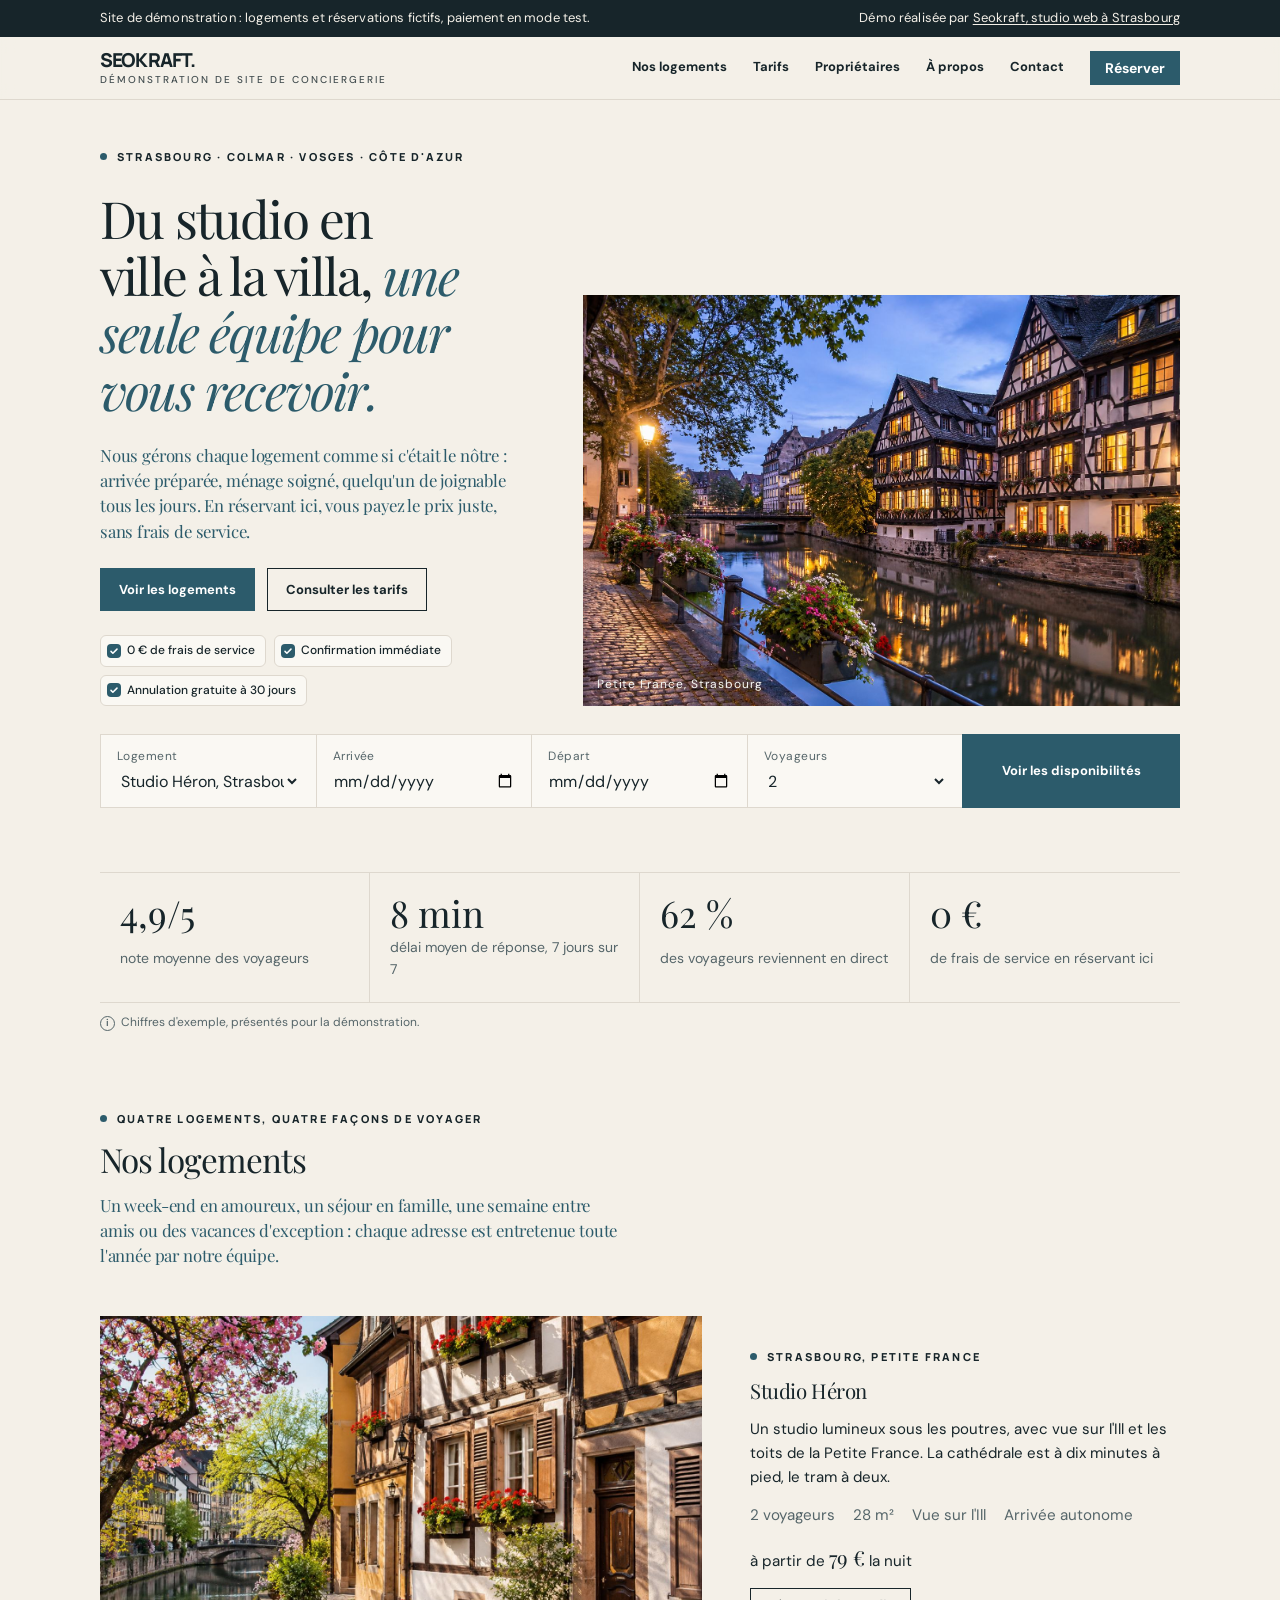
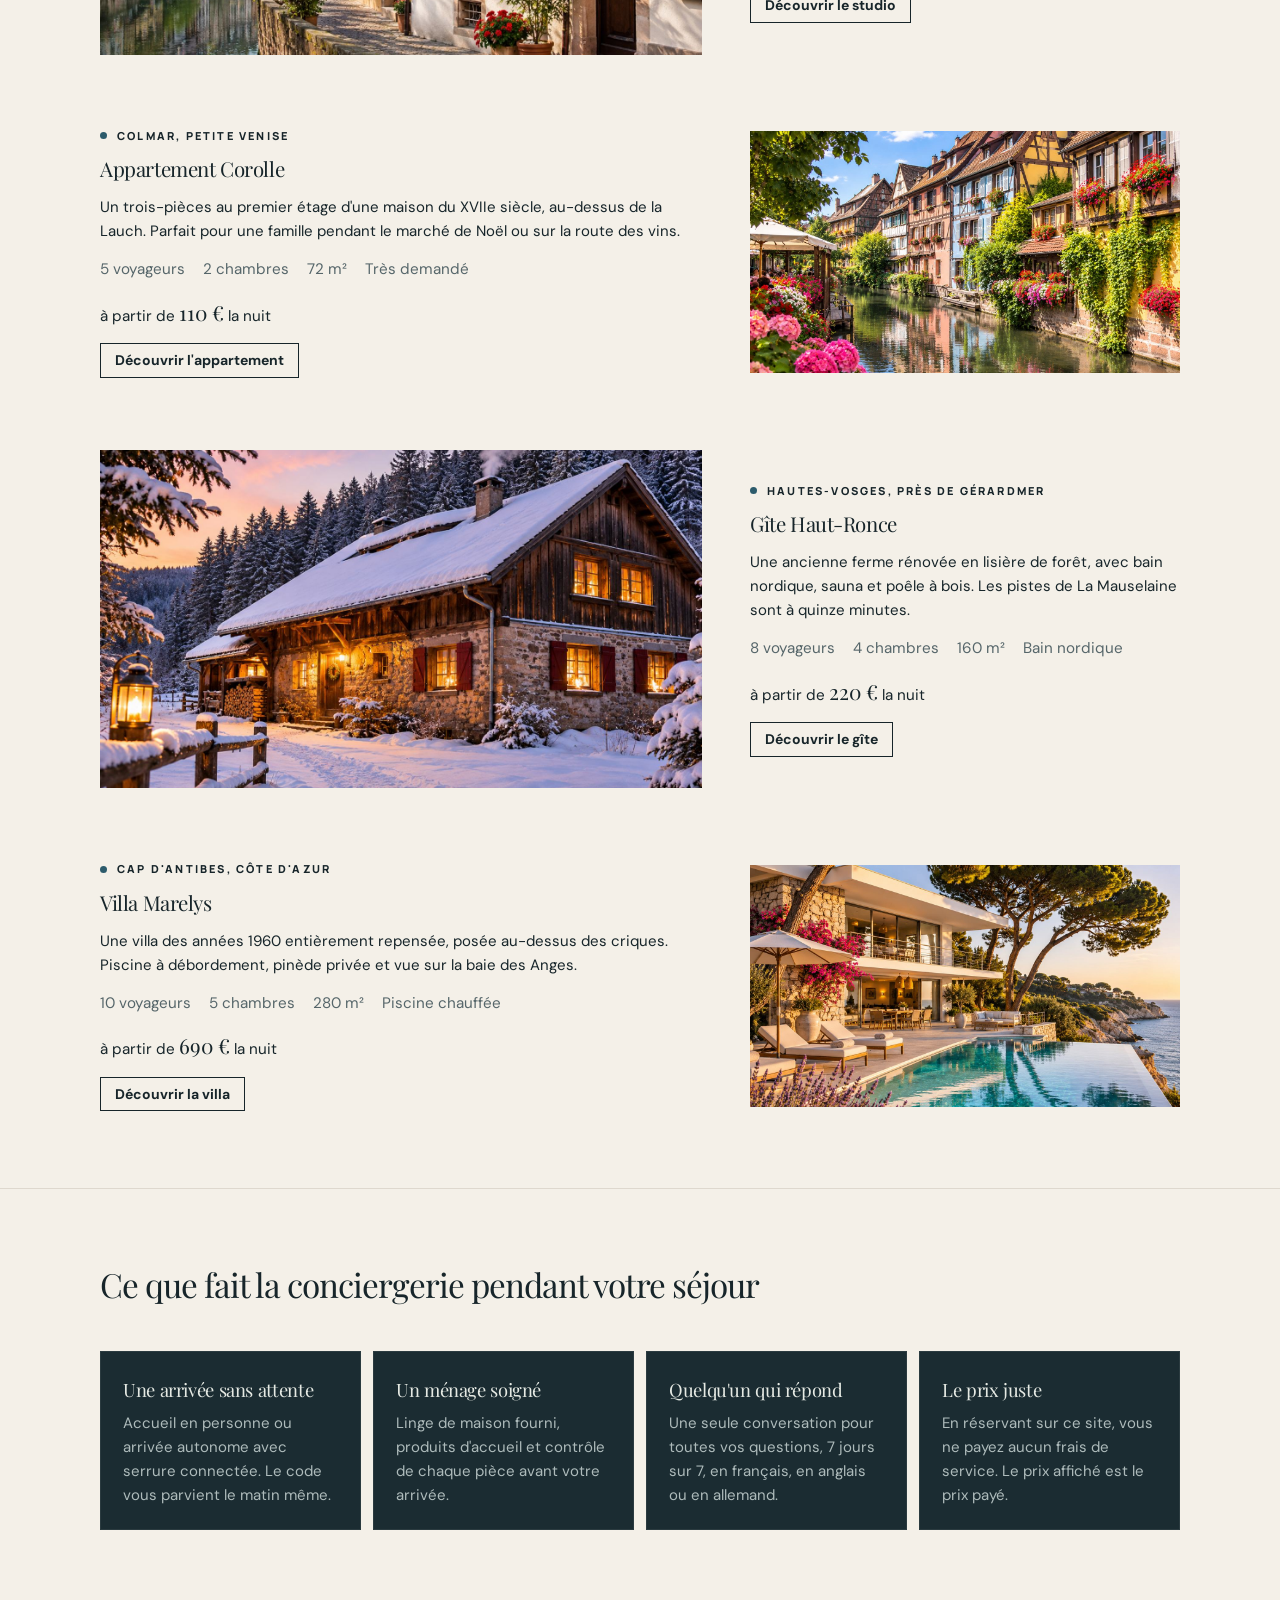
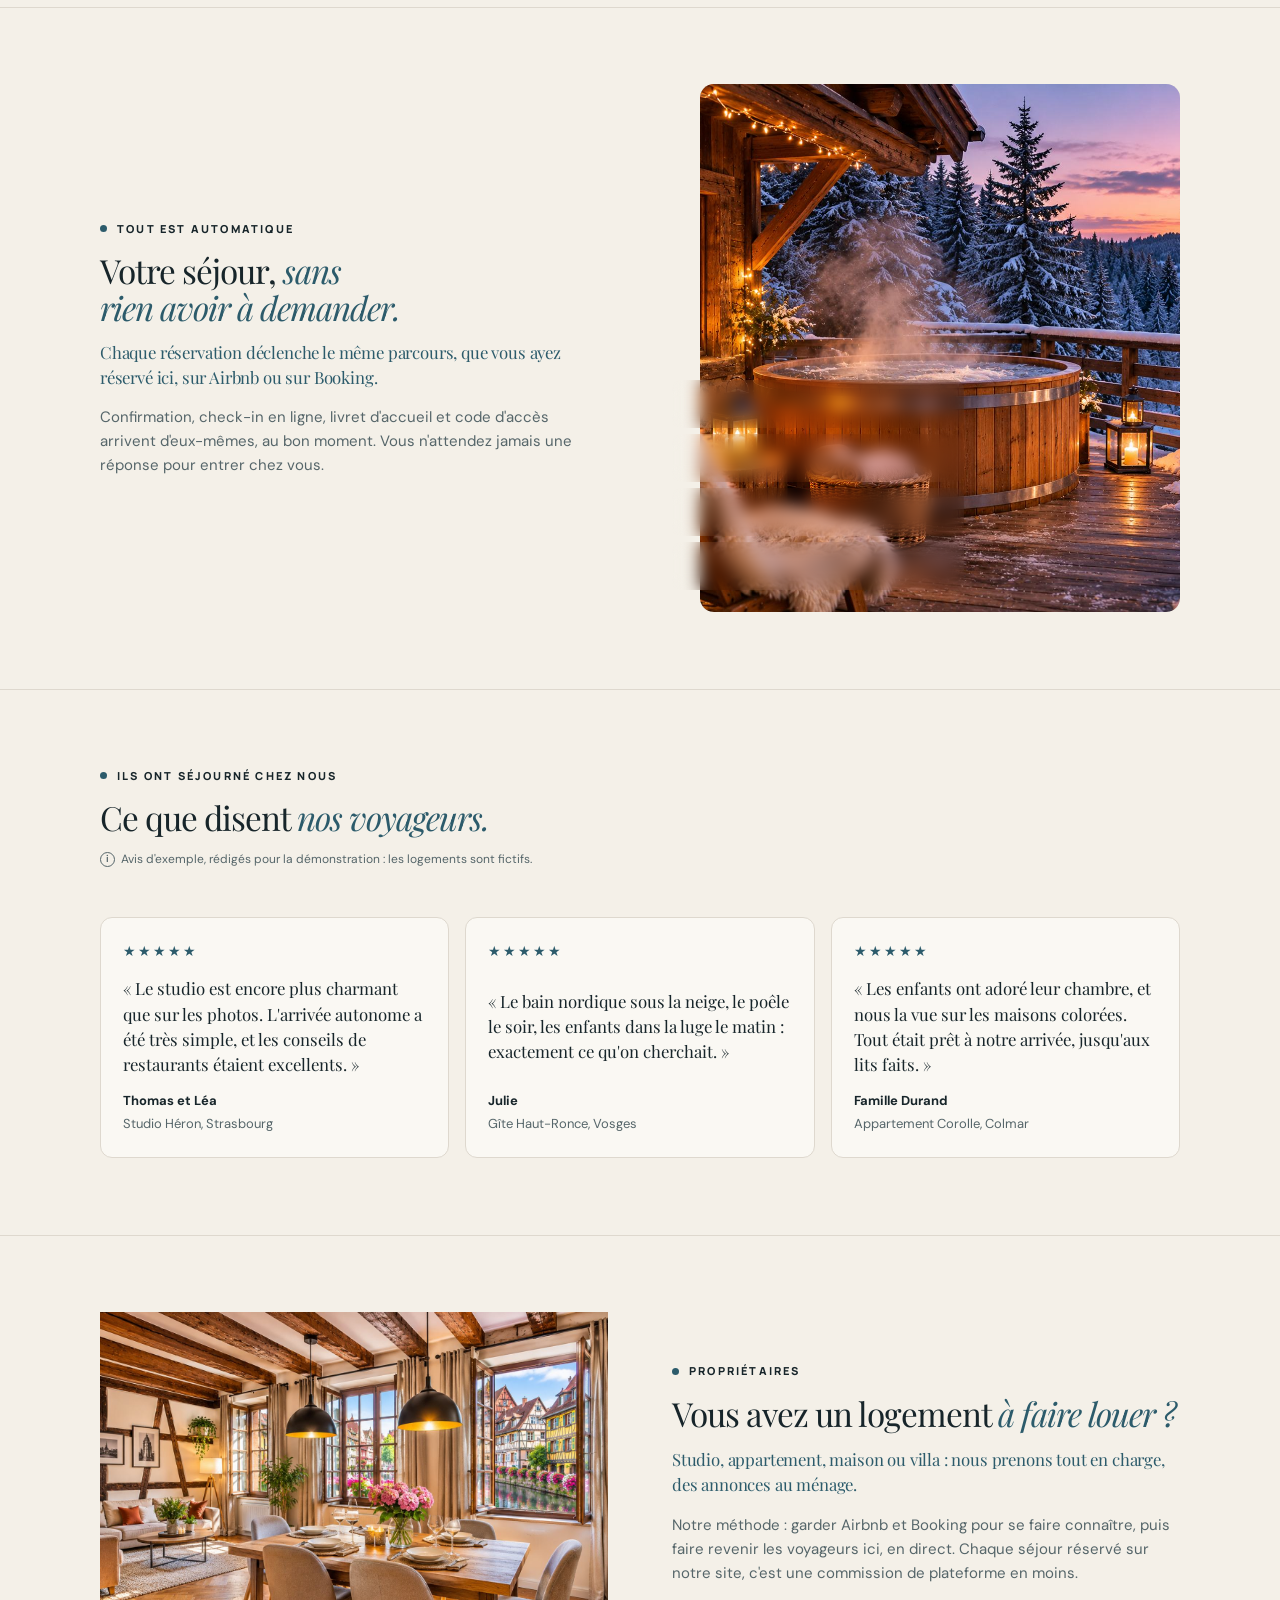
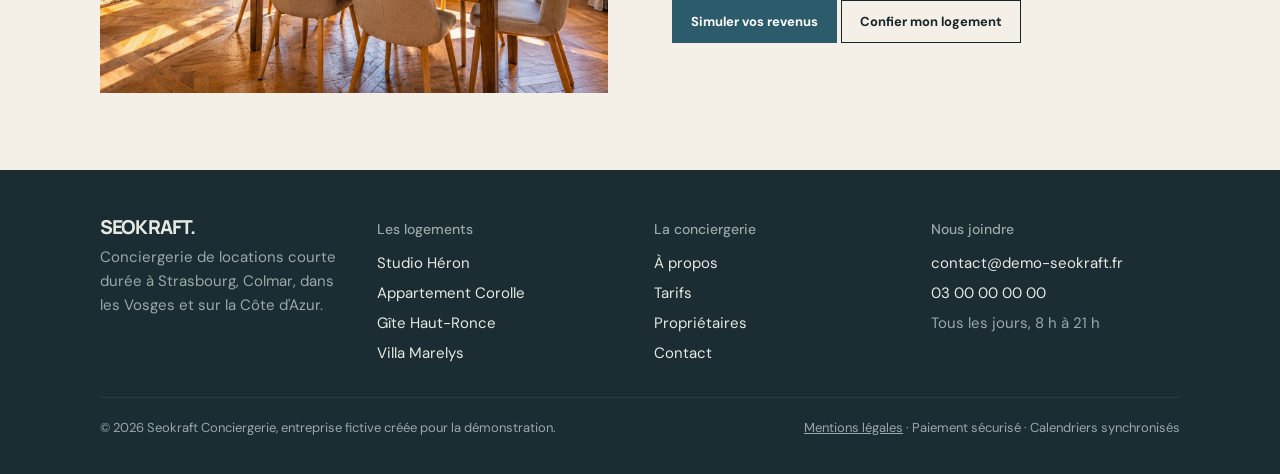
==== commit 46f9e963: "Add files via upload" ====
--- a/index.html
+++ b/index.html
@@ -18,7 +18,10 @@
 <meta property="og:image:width" content="1200">
 <meta property="og:image:height" content="630">
 <meta name="twitter:card" content="summary_large_image">
-<link rel="icon" href="/favicon.svg" type="image/svg+xml">
+<link rel="icon" href="/favicon.ico" sizes="32x32">
+<link rel="icon" href="/assets/icons/favicon-32.png" type="image/png" sizes="32x32">
+<link rel="apple-touch-icon" href="/assets/icons/apple-touch-icon.png">
+<link rel="manifest" href="/site.webmanifest">
 <link rel="preload" href="/assets/fonts/playfair-display-latin-400-normal.woff2" as="font" type="font/woff2" crossorigin>
 <link rel="preload" href="/assets/fonts/dm-sans-latin-400-normal.woff2" as="font" type="font/woff2" crossorigin>
 <link rel="preload" as="image" href="/assets/img/accueil.jpg" fetchpriority="high">
@@ -65,7 +68,7 @@
 <a class="skip" href="#main">Aller au contenu</a>
 <div class="demo-band"><div class="wrap"><span>Site de démonstration : logements et réservations fictifs, paiement en mode test.</span><span>Démo réalisée par <a href="https://www.seokraft.fr" rel="noopener">Seokraft, studio web à Strasbourg</a></span></div></div>
 <header class="site-head"><div class="wrap">
-  <a class="brand" href="/" aria-label="Seokraft Conciergerie, accueil"><span class="brand-name">Seokraft.</span><span class="brand-sub">Conciergerie</span></a>
+  <a class="brand" href="/" aria-label="Seokraft, démonstration de site de conciergerie : accueil"><span class="brand-name">Seokraft.</span><span class="brand-sub">Démonstration de site de conciergerie</span></a>
   <button class="menu-toggle" type="button" aria-expanded="false" aria-controls="nav">Menu</button>
   <nav class="nav" id="nav" aria-label="Navigation principale"><a href="/logements" data-nav-page="logements">Nos logements</a><a href="/tarifs" data-nav-page="tarifs">Tarifs</a><a href="/proprietaires" data-nav-page="proprietaires">Propriétaires</a><a href="/a-propos" data-nav-page="a-propos">À propos</a><a href="/contact" data-nav-page="contact">Contact</a><a class="btn small" href="/logements">Réserver</a></nav>
 </div></header>
@@ -240,7 +243,7 @@
   </div>
   <div class="foot-legal"><span>© <span data-year>2026</span> Seokraft Conciergerie, entreprise fictive créée pour la démonstration.</span><span><a href="/mentions-legales">Mentions légales</a> · Paiement sécurisé · Calendriers synchronisés</span></div>
 </div></footer>
-<script>window.SK_IMG={"accueil": "/assets/img/accueil.jpg", "apropos": "/assets/img/apropos.jpg", "corolle-1": "/assets/img/corolle-1.jpg", "corolle-2": "/assets/img/corolle-2.jpg", "corolle-3": "/assets/img/corolle-3.jpg", "hautronce-1": "/assets/img/hautronce-1.jpg", "hautronce-2": "/assets/img/hautronce-2.jpg", "hautronce-3": "/assets/img/hautronce-3.jpg", "heron-1": "/assets/img/heron-1.jpg", "heron-2": "/assets/img/heron-2.jpg", "heron-3": "/assets/img/heron-3.jpg", "marelys-1": "/assets/img/marelys-1.jpg", "marelys-2": "/assets/img/marelys-2.jpg", "marelys-3": "/assets/img/marelys-3.jpg", "proprietaires": "/assets/img/proprietaires.jpg", "strasbourg-soir": "/assets/img/strasbourg-soir.jpg"};</script>
+<script src="/assets/img-map.js" defer></script>
 <script src="/assets/plates.js" defer></script>
 <script src="/assets/site.js" defer></script>
 </body>
--- a/assets/site.css
+++ b/assets/site.css
@@ -595,3 +595,30 @@
 .cal-grid button.booked small { display: none; }
 
 .sr-only { position: absolute; width: 1px; height: 1px; overflow: hidden; clip: rect(0 0 0 0); white-space: nowrap; }
+
+/* Visionneuse : photo cadrée, jamais en plein écran */
+.lb { z-index: 100; background: rgba(12, 19, 22, .97); grid-template-rows: auto minmax(0, 1fr) auto; gap: 14px;
+  padding: calc(env(safe-area-inset-top, 0px) + 20px) max(24px, env(safe-area-inset-right, 0px)) calc(env(safe-area-inset-bottom, 0px) + 20px) max(24px, env(safe-area-inset-left, 0px)); }
+.lb-top { width: min(1080px, 100%); margin-inline: auto; }
+.lb-stage { width: min(1080px, 100%); margin-inline: auto; padding-inline: 64px; }
+.lb-stage img { max-height: min(72vh, 720px); width: auto; border-radius: 10px; box-shadow: 0 20px 60px rgba(0, 0, 0, .45); }
+.lb .lb-prev { left: 0; } .lb .lb-next { right: 0; }
+.lb-caption { padding-top: 0; }
+@media (max-width: 640px) {
+  .lb { padding-inline: 12px; }
+  .lb-stage { padding-inline: 0; }
+  .lb-stage img { max-height: 60vh; }
+  .lb .lb-prev, .lb .lb-next { top: auto; bottom: -58px; transform: none; }
+  .lb .lb-prev { left: 8px; } .lb .lb-next { right: 8px; }
+}
+.lb { background: #0F1719; }
+@media (max-width: 640px) {
+  .lb .lb-prev, .lb .lb-next { top: 50%; bottom: auto; transform: translateY(-50%); width: 36px; height: 36px; background: rgba(15, 23, 25, .55); }
+  .lb .lb-prev { left: 6px; } .lb .lb-next { right: 6px; }
+}
+
+/* Logo Seokraft */
+.brand { gap: 5px; }
+.brand-name { font-family: var(--label); font-weight: 800; font-size: 1.2rem; letter-spacing: -0.045em; text-transform: uppercase; line-height: 1; }
+.brand-sub { font-family: var(--body); font-weight: 500; font-size: 0.625rem; letter-spacing: 0.2em; text-transform: uppercase; color: var(--ink); opacity: .8; }
+@media (max-width: 420px) { .brand-sub { font-size: 0.5rem; letter-spacing: 0.16em; } }
